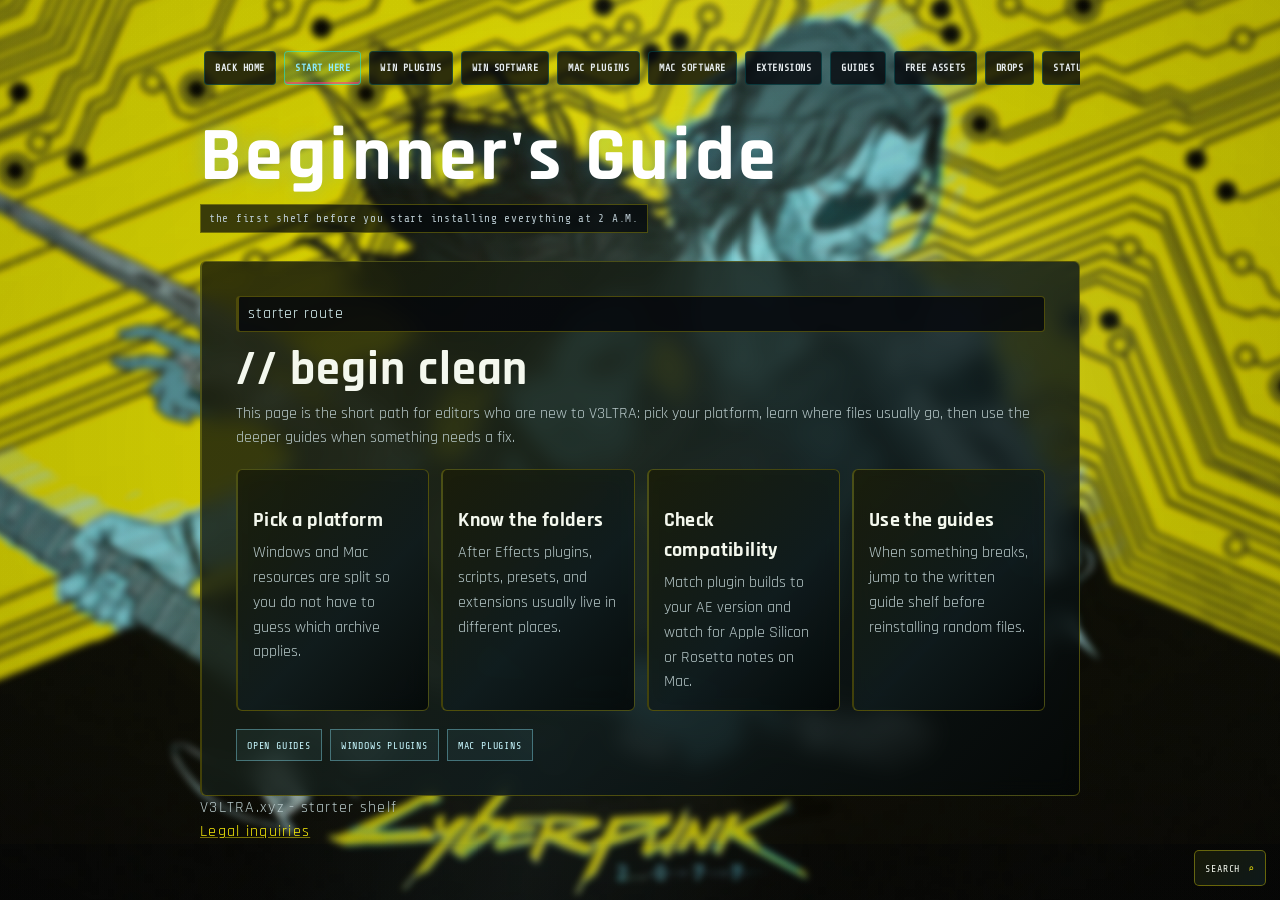
==== beginners-guide.html @ 79dad738 "Polish V3LTRA homepage" ====
<!DOCTYPE html>
<html lang="en">
<head>
<meta charset="UTF-8">
<meta name="viewport" content="width=device-width, initial-scale=1.0">
<meta name="theme-color" content="#302b2a">
<meta name="description" content="V3LTRA.xyz beginner guide for editor setup, install habits, platform choices, and common After Effects resource basics.">
<title>V3LTRA.xyz - Beginner's Guide</title>
<link rel="preload" href="bg.webp" as="image" type="image/webp">
<link href="https://fonts.googleapis.com/css2?family=Rajdhani:wght@300;400;600;700&family=Share+Tech+Mono&display=swap" rel="stylesheet">
<link rel="stylesheet" href="curated.css">
</head>
<body>
<img id="bg-image" src="bg.webp" alt="" decoding="async" fetchpriority="high">
<div class="scanlines"></div>
<div class="vignette"></div>
<main class="page building-page">
  <nav class="nav" aria-label="Main navigation">
    <a href="index.html" aria-label="V3LTRA.xyz home">BACK HOME</a>
    <a class="active" href="beginners-guide.html">START HERE</a>
    <a href="plugins.html">WIN PLUGINS</a>
    <a href="software.html">WIN SOFTWARE</a>
    <a href="plugins-mac.html">MAC PLUGINS</a>
    <a href="software-mac.html">MAC SOFTWARE</a>
    <a href="extensions.html">EXTENSIONS</a>
    <a href="guides.html">GUIDES</a>
  </nav>
  <header class="phead">
    <h1 data-text="Beginner's Guide">Beginner's Guide</h1>
    <div class="sub">the first shelf before you start installing everything at 2 A.M.</div>
  </header>
  <section class="building-panel">
    <div class="section-label">starter route</div>
    <h2>// begin clean</h2>
    <p>This page is the short path for editors who are new to V3LTRA: pick your platform, learn where files usually go, then use the deeper guides when something needs a fix.</p>
    <div class="building-grid">
      <article class="building-card"><h3>Pick a platform</h3><p>Windows and Mac resources are split so you do not have to guess which archive applies.</p></article>
      <article class="building-card"><h3>Know the folders</h3><p>After Effects plugins, scripts, presets, and extensions usually live in different places.</p></article>
      <article class="building-card"><h3>Check compatibility</h3><p>Match plugin builds to your AE version and watch for Apple Silicon or Rosetta notes on Mac.</p></article>
      <article class="building-card"><h3>Use the guides</h3><p>When something breaks, jump to the written guide shelf before reinstalling random files.</p></article>
    </div>
    <div class="tile-actions starter-actions" aria-label="Beginner guide shortcuts">
      <a href="guides.html">Open Guides</a>
      <a href="plugins.html">Windows Plugins</a>
      <a href="plugins-mac.html">Mac Plugins</a>
    </div>
  </section>
  <footer class="footer"><div>V3LTRA.xyz - starter shelf</div><div><a href="mailto:vltralegal@gmail.com">Legal inquiries</a></div></footer>
</main>
<script src="v3ltra.js" defer></script>
</body>
</html>
---- curated.css ----
:root {
  --card-bg: rgba(7, 10, 17, 0.88);
}

 
#bg-image {
  filter: blur(2px) brightness(0.48) saturate(0.82) !important;
  transform: scale(1.02);
}

#glow-canvas { opacity: 0.2 !important; }
#particle-canvas { opacity: 0.11 !important; }
#markers-canvas { opacity: 0.08 !important; }
.scanlines { opacity: 0.16; }
.vignette {
  background:
    linear-gradient(rgba(3, 5, 10, 0.28), rgba(3, 5, 10, 0.56)),
    radial-gradient(ellipse at center, transparent 30%, rgba(0, 0, 0, 0.76) 100%) !important;
}
.glitch-strip { display: none !important; }

html,
body {
  color: #e8edf2;
  line-height: 1.5;
}

.page { padding-top: 46px; }

.nav {
  gap: 7px !important;
  margin-bottom: 36px !important;
}

.nav a,
.type-tab,
.folder-cta,
.section-label,
.card-title,
.vendor-name,
.vendor-tag,
.tutorial-chooser > summary,
.tutorial-prompt,
.tutorial-plugin,
.dl-btn,
.tool-link,
.yt-btn,
.satvrn-dl {
  letter-spacing: 0.055em !important;
}

.nav a {
  background: rgba(5, 8, 13, 0.78) !important;
  border-color: rgba(0, 245, 255, 0.16) !important;
  text-shadow: none !important;
  transition: color 160ms ease, border-color 160ms ease, background 160ms ease !important;
}

.nav a:hover,
.nav a.active {
  color: var(--cyan) !important;
  border-color: rgba(0, 245, 255, 0.48) !important;
  background: rgba(0, 245, 255, 0.055) !important;
  box-shadow: none !important;
}

.phead {
  margin-bottom: 28px !important;
}

.phead h1,
.name {
  text-shadow: 0 0 12px rgba(0, 245, 255, 0.22) !important;
}

.phead h1 {
  letter-spacing: 0.045em !important;
  text-transform: none !important;
}

.phead .sub,
.tagline,
.domain-status {
  letter-spacing: 0.065em !important;
  color: #bac6ce !important;
  background: rgba(4, 7, 12, 0.72) !important;
  text-shadow: none !important;
}

.name::before,
.name::after {
  animation: none !important;
  display: none !important;
}

.avatar-ring svg,
.domain-status::before,
.lounge-banner::before,
.pulse-bar::after,
.satvrn,
.satvrn > summary::before,
.folder-cta::before,
.link-card::before,
.dl-btn::before,
.yt-btn::before,
.tutorial-chooser > summary::before,
.tool-link::before,
.master-folder::before,
.locked-files-banner::before {
  animation: none !important;
}

.link-card,
.vendor,
.tool-card,
.stat,
.notice,
.search-wrap input,
.type-tab,
.folder-cta,
.master-folder,
.locked-files-banner {
  background: rgba(7, 10, 17, 0.88) !important;
  border-color: rgba(0, 245, 255, 0.16) !important;
  box-shadow: none !important;
  backdrop-filter: blur(8px);
}

.links { gap: 14px !important; }

.link-card {
  padding: 18px 20px !important;
  border-radius: 4px;
  overflow: hidden;
  transition: border-color 160ms ease, background 160ms ease !important;
}

.link-card:hover,
.vendor:hover,
.tool-card:hover {
  border-color: rgba(0, 245, 255, 0.46) !important;
  background: rgba(9, 14, 22, 0.94) !important;
  box-shadow: none !important;
  transform: none !important;
}

.link-card::before,
.link-card::after,
.card-corner-bl,
.vendor-corner-bl,
.tutorial-card::before {
  display: none !important;
}

.card-icon {
  filter: none !important;
  opacity: 0.9;
}

.card-title {
  color: #f4f7f9 !important;
  font-size: 17px !important;
  text-transform: none !important;
  text-shadow: none !important;
}

.card-sub,
.vendor-desc,
.tutorial-note,
.tutorial-mini {
  color: #9caab3 !important;
  letter-spacing: 0.025em !important;
  text-shadow: none !important;
}

.card-arrow {
  opacity: 0.55 !important;
  transform: none !important;
  text-shadow: none !important;
}

.lounge-banner {
  background: rgba(7, 10, 17, 0.8) !important;
  border-color: rgba(0, 245, 255, 0.14) !important;
  box-shadow: none !important;
  text-align: left !important;
}

.lounge-banner::before { display: none !important; }
.lounge-banner .card-title { color: #e8edf2 !important; }
.lounge-banner .card-sub { color: #8fa1ab !important; }

.pulse-bar {
  opacity: 0.38;
  background: linear-gradient(90deg, transparent, var(--cyan), transparent) !important;
}

.notice {
  padding: 16px 18px !important;
  color: #c8d1d7 !important;
  border-left: 2px solid rgba(0, 245, 255, 0.5) !important;
}

.stats {
  gap: 10px !important;
  margin-bottom: 24px !important;
}

.stat { padding: 12px 14px !important; }

.search-wrap {
  margin-bottom: 28px !important;
}

.search-wrap input {
  min-height: 46px;
  color: #f2f5f7 !important;
  border-color: rgba(0, 245, 255, 0.22) !important;
  transition: border-color 160ms ease, background 160ms ease !important;
}

.search-wrap input:focus {
  border-color: rgba(0, 245, 255, 0.62) !important;
  background: rgba(7, 12, 19, 0.96) !important;
  box-shadow: 0 0 0 3px rgba(0, 245, 255, 0.07) !important;
}

.vendors { gap: 13px !important; }

.vendor,
.tool-card {
  border-radius: 4px;
  overflow: hidden;
  transition: border-color 160ms ease, background 160ms ease !important;
}

.vendor-head { padding: 17px 18px !important; }

.vendor-name {
  color: #eef3f6 !important;
  text-transform: none !important;
  text-shadow: none !important;
}

.vendor-tag,
.type-badge {
  color: #84dce0 !important;
  background: rgba(0, 245, 255, 0.045) !important;
  border-color: rgba(0, 245, 255, 0.24) !important;
  text-shadow: none !important;
}

.item-list {
  color: #c2cbd1;
  line-height: 1.65 !important;
}

.dl-btn,
.tool-link,
.yt-btn,
.yt-link,
.tutorial-link,
.folder-cta,
.locked-files-action {
  box-shadow: none !important;
  text-shadow: none !important;
  transition: color 160ms ease, border-color 160ms ease, background 160ms ease !important;
}

.dl-btn,
.tool-link:not(.yt),
.tutorial-link:not(.yt) {
  color: #92e8ec !important;
  border-color: rgba(0, 245, 255, 0.32) !important;
  background: rgba(0, 245, 255, 0.045) !important;
}

.dl-btn:hover,
.tool-link:hover,
.tutorial-link:hover,
.folder-cta:hover,
.locked-files-action:hover {
  box-shadow: none !important;
  transform: none !important;
}

.yt-btn,
.yt-link,
.tool-link.yt,
.tutorial-link.yt {
  color: #e8edf2 !important;
  border-color: rgba(255, 45, 149, 0.3) !important;
  background: rgba(255, 45, 149, 0.04) !important;
}

.yt-btn:hover,
.yt-link:hover,
.tool-link.yt:hover,
.tutorial-link.yt:hover {
  border-color: rgba(255, 45, 149, 0.58) !important;
  background: rgba(255, 45, 149, 0.075) !important;
  box-shadow: none !important;
}

 
.tutorial-chooser {
  margin-top: -5px !important;
  background: rgba(8, 11, 18, 0.76) !important;
  border-color: rgba(0, 245, 255, 0.14) !important;
  box-shadow: none !important;
}

.tutorial-chooser[open] {
  border-color: rgba(0, 245, 255, 0.3) !important;
  box-shadow: none !important;
}

.tutorial-chooser > summary {
  justify-content: flex-start !important;
  color: #d8e1e6 !important;
  text-transform: none !important;
  text-shadow: none !important;
}

.tutorial-chooser > summary::before { display: none !important; }
.tutorial-content { background: rgba(2, 5, 9, 0.28) !important; }
.tutorial-card {
  background: rgba(6, 9, 15, 0.7) !important;
  border-color: rgba(0, 245, 255, 0.11) !important;
}
.tutorial-plugin {
  color: #e6ecef !important;
  text-transform: none !important;
}
.tutorial-prompt {
  color: #8ad9dd !important;
  text-shadow: none !important;
}

 
.satvrn {
  margin: -4px 0 28px !important;
  border: 1px solid rgba(0, 245, 255, 0.18) !important;
  border-left: 2px solid rgba(0, 245, 255, 0.54) !important;
  background: rgba(7, 10, 17, 0.84) !important;
  box-shadow: none !important;
}

.satvrn > summary {
  color: #dce5e9 !important;
  text-shadow: none !important;
}

.satvrn > summary::before { display: none !important; }

.satvrn > summary .s-dot {
  width: 7px !important;
  height: 7px !important;
  background: var(--cyan) !important;
  box-shadow: none !important;
}

.satvrn > summary .s-chev { color: #84dce0 !important; }

.satvrn-body {
  color: #b8c3ca !important;
  border-color: rgba(0, 245, 255, 0.1) !important;
}

.satvrn-dl {
  color: #a6e8eb !important;
  border-color: rgba(0, 245, 255, 0.28) !important;
  background: rgba(0, 245, 255, 0.04) !important;
  text-shadow: none !important;
}

.satvrn-dl:hover {
  background: rgba(0, 245, 255, 0.075) !important;
  box-shadow: none !important;
}

.satvrn-list li {
  color: #aebac1 !important;
  border-color: rgba(255, 255, 255, 0.055) !important;
}

.satvrn-list li::before { color: var(--cyan) !important; }

.type-tabs { gap: 8px !important; }

.type-tab {
  text-shadow: none !important;
  transition: border-color 160ms ease, background 160ms ease !important;
}

.type-tab:hover,
.type-tab.active {
  border-color: rgba(0, 245, 255, 0.48) !important;
  background: rgba(0, 245, 255, 0.055) !important;
  box-shadow: none !important;
}

.locked-files-banner,
.master-folder {
  border-left: 2px solid rgba(0, 245, 255, 0.5) !important;
  color: #dce4e8 !important;
}

.footer {
  color: rgba(180, 205, 211, 0.48) !important;
  letter-spacing: 0.08em !important;
}

@media (max-width: 600px) {
  .page {
    padding: 32px 16px 58px !important;
  }

  .nav a {
    padding: 8px 10px !important;
    font-size: 10px !important;
  }

  .link-card {
    padding: 16px !important;
  }

  .card-header {
    gap: 11px !important;
  }

  .card-title {
    font-size: 16px !important;
  }

  .vendor-head {
    padding: 15px !important;
  }

  .stats {
    display: grid !important;
    grid-template-columns: repeat(2, minmax(0, 1fr));
  }
}

@media (prefers-reduced-motion: reduce) {
  *,
  *::before,
  *::after {
    scroll-behavior: auto !important;
  }
}


.archive-help {
  margin-top: 12px;
  padding-top: 12px;
  border-top: 1px solid rgba(0, 245, 255, 0.12);
  color: #b8c3ca;
  line-height: 1.6;
}

.archive-help a {
  color: #92e8ec;
  text-decoration: underline;
  text-decoration-color: rgba(0, 245, 255, 0.38);
  text-underline-offset: 3px;
}

.archive-help a:hover {
  color: #d9fbfd;
  text-decoration-color: var(--cyan);
}


:root {
  --ui-red: #f04455;
  --ui-red-deep: #8f2230;
  --ui-red-wash: rgba(240, 68, 85, 0.08);
  --ui-panel: rgba(6, 8, 11, 0.9);
}

.phead h1 {
  display: inline-block;
  color: #08090b !important;
  background: var(--ui-red);
  padding: 6px 14px 5px;
  text-shadow: none !important;
  clip-path: polygon(0 0, 100% 0, 100% calc(100% - 7px), calc(100% - 7px) 100%, 0 100%);
}

.section-label {
  color: #f6dce0 !important;
  background: var(--ui-panel) !important;
  border: 1px solid rgba(240, 68, 85, 0.64);
  border-left: 3px solid var(--ui-red);
  padding: 5px 9px !important;
  text-shadow: none !important;
  clip-path: polygon(0 0, 100% 0, 100% calc(100% - 5px), calc(100% - 5px) 100%, 0 100%);
}

.nav a:hover,
.nav a.active,
.type-tab:hover,
.type-tab.active {
  color: #fff !important;
  border-color: rgba(240, 68, 85, 0.66) !important;
  background: var(--ui-red-wash) !important;
  box-shadow: inset 3px 0 0 var(--ui-red) !important;
}

.link-card,
.vendor,
.tool-card,
.stat,
.notice,
.master-folder,
.locked-files-banner {
  border-color: rgba(240, 68, 85, 0.2) !important;
  border-left: 2px solid rgba(240, 68, 85, 0.68) !important;
}

.link-card:hover,
.vendor:hover,
.tool-card:hover {
  border-color: rgba(240, 68, 85, 0.55) !important;
  background: rgba(15, 9, 13, 0.94) !important;
}

.card-icon,
.card-arrow,
.s-icon,
.vendor-chevron,
.tutorial-chevron {
  color: var(--ui-red) !important;
}

.pulse-bar {
  background: linear-gradient(90deg, transparent, var(--ui-red), transparent) !important;
}

.search-wrap input:focus {
  border-color: rgba(240, 68, 85, 0.7) !important;
  box-shadow: 0 0 0 3px rgba(240, 68, 85, 0.08) !important;
}

.satvrn,
.tutorial-chooser {
  border-color: rgba(240, 68, 85, 0.24) !important;
  border-left-color: var(--ui-red) !important;
}

.satvrn > summary .s-dot {
  background: var(--ui-red) !important;
}

.satvrn > summary .s-chev,
.tutorial-chooser > summary,
.tutorial-prompt {
  color: #e9a8b0 !important;
}

.type-badge.extension,
.yt-btn,
.yt-link,
.tool-link.yt,
.tutorial-link.yt {
  border-color: rgba(240, 68, 85, 0.42) !important;
  background: rgba(240, 68, 85, 0.055) !important;
}

.locked-files-banner,
.master-folder,
.notice {
  border-left-color: var(--ui-red) !important;
}

.help-card {
  border-color: rgba(240, 68, 85, 0.48) !important;
  background: linear-gradient(110deg, rgba(240, 68, 85, 0.1), rgba(7, 10, 17, 0.92) 58%) !important;
}

.help-card .card-title {
  color: #fff !important;
}

.help-card .card-sub {
  color: #d9a0a7 !important;
}

/* Final polish pass: restore the V3LTRA cyan/pink identity and clean up the repo pages. */
:root {
  --v3-bg: #05030a;
  --v3-panel: rgba(6, 9, 15, 0.9);
  --v3-panel-strong: rgba(9, 13, 21, 0.96);
  --v3-cyan: #00f5ff;
  --v3-pink: #ff2d95;
  --v3-gold: #fff0a0;
  --v3-green: #75ffb0;
  --v3-text: #eef6f8;
  --v3-muted: #9fb0ba;
  --v3-border: rgba(0, 245, 255, 0.18);
  --v3-hot-border: rgba(255, 45, 149, 0.28);
  --v3-radius: 6px;
  --v3-fast: 170ms ease;
}

html {
  scroll-behavior: smooth;
  scroll-padding-top: 88px;
}

body {
  min-height: 100%;
  font-family: "Rajdhani", sans-serif;
  color: var(--v3-text) !important;
  background:
    radial-gradient(circle at 15% 6%, rgba(0, 245, 255, 0.08), transparent 28%),
    radial-gradient(circle at 82% 18%, rgba(255, 45, 149, 0.08), transparent 30%),
    var(--v3-bg) !important;
}

#bg-image {
  filter: blur(1.2px) brightness(0.42) saturate(0.95) !important;
  transform: scale(1.012);
}

#glow-canvas { opacity: 0.16 !important; }
#particle-canvas { opacity: 0.1 !important; }
#markers-canvas { opacity: 0.08 !important; }

:focus-visible {
  outline: 2px solid var(--v3-cyan) !important;
  outline-offset: 3px;
}

.page {
  width: min(100% - 24px, 900px);
  max-width: 900px !important;
}

.home-groups {
  width: 100%;
  display: grid;
  gap: 22px;
  margin-bottom: 32px;
}

.home-group {
  min-width: 0;
}

.home-group .links {
  margin-bottom: 0 !important;
}

.compact-links {
  gap: 10px !important;
}

.legacy-home-label,
.legacy-home-links {
  display: none !important;
}

.nav {
  position: sticky;
  top: 8px;
  z-index: 30;
  display: flex !important;
  align-items: center;
  gap: 8px !important;
  overflow-x: auto;
  padding: 5px 4px 7px;
  margin: 0 -4px 30px !important;
  scrollbar-width: thin;
  -webkit-overflow-scrolling: touch;
}

.nav a {
  flex: 0 0 auto;
  min-height: 34px;
  display: inline-flex;
  align-items: center;
  border-radius: 4px;
  white-space: nowrap;
  color: #e7edf0 !important;
  background: rgba(5, 8, 13, 0.8) !important;
  border-color: rgba(0, 245, 255, 0.16) !important;
  box-shadow: none !important;
}

.nav a:hover,
.nav a.active {
  color: var(--v3-cyan) !important;
  border-color: rgba(0, 245, 255, 0.48) !important;
  background: rgba(0, 245, 255, 0.07) !important;
  box-shadow: inset 0 -2px 0 rgba(255, 45, 149, 0.55) !important;
}

.phead h1 {
  color: var(--v3-text) !important;
  background: none !important;
  padding: 0 !important;
  clip-path: none !important;
  text-shadow: 0 0 18px rgba(0, 245, 255, 0.22), 0 0 30px rgba(255, 45, 149, 0.14) !important;
}

.phead .sub,
.tagline,
.domain-status {
  border: 1px solid rgba(0, 245, 255, 0.12);
  color: #b8c8cf !important;
}

.section-label {
  color: #dff9fb !important;
  background: rgba(5, 8, 13, 0.84) !important;
  border: 1px solid rgba(0, 245, 255, 0.18) !important;
  border-left: 3px solid var(--v3-pink) !important;
  border-radius: 4px;
  clip-path: none !important;
}

.link-card,
.vendor,
.tool-card,
.stat,
.notice,
.master-folder,
.locked-files-banner,
.folder-cta,
.guide-panel,
.jump-card,
.guide-link,
.fix-panel,
.building-panel,
.building-card {
  border: 1px solid var(--v3-border) !important;
  border-left: 2px solid rgba(255, 45, 149, 0.52) !important;
  border-radius: var(--v3-radius) !important;
  background:
    linear-gradient(135deg, rgba(255, 45, 149, 0.035), rgba(0, 245, 255, 0.03)),
    var(--v3-panel) !important;
  box-shadow: none !important;
  backdrop-filter: blur(10px);
}

.link-card:hover,
.vendor:hover,
.tool-card:hover,
.guide-link:hover,
.jump-card:hover,
.building-cta:hover {
  border-color: rgba(0, 245, 255, 0.46) !important;
  background:
    linear-gradient(135deg, rgba(0, 245, 255, 0.055), rgba(255, 45, 149, 0.055)),
    var(--v3-panel-strong) !important;
  transform: translateY(-1px) !important;
}

.card-icon,
.card-arrow,
.s-icon,
.vendor-chevron,
.tutorial-chevron {
  color: var(--v3-cyan) !important;
}

.card-title,
.vendor-name,
.guide-panel h2,
.building-panel h2,
.building-card h3 {
  color: var(--v3-text) !important;
  letter-spacing: 0.02em !important;
}

.card-sub,
.vendor-desc,
.tutorial-note,
.tutorial-mini,
.guide-panel p,
.building-panel p,
.building-card p {
  color: var(--v3-muted) !important;
}

.help-card {
  border-color: rgba(255, 45, 149, 0.4) !important;
  border-left-color: var(--v3-pink) !important;
  background:
    linear-gradient(110deg, rgba(255, 45, 149, 0.1), rgba(0, 245, 255, 0.045)),
    rgba(7, 10, 17, 0.92) !important;
}

.notice,
.master-folder,
.locked-files-banner {
  border-left-color: var(--v3-cyan) !important;
}

.vendor-tag,
.type-badge,
.compat-badge {
  color: #9beff2 !important;
  border-color: rgba(0, 245, 255, 0.24) !important;
  background: rgba(0, 245, 255, 0.05) !important;
}

.yt-btn,
.yt-link,
.tool-link.yt,
.tutorial-link.yt {
  border-color: rgba(255, 45, 149, 0.36) !important;
  background: rgba(255, 45, 149, 0.055) !important;
}

.search-wrap input {
  border-radius: 5px;
}

.search-wrap input:focus {
  border-color: rgba(0, 245, 255, 0.68) !important;
  box-shadow: 0 0 0 3px rgba(0, 245, 255, 0.08) !important;
}

.no-results {
  padding: 24px 18px !important;
  border: 1px solid rgba(255, 45, 149, 0.22);
  border-left: 2px solid rgba(255, 45, 149, 0.6);
  border-radius: 6px;
  background: rgba(255, 45, 149, 0.045);
  color: var(--v3-muted) !important;
  text-align: left !important;
}

.no-results strong,
.no-results span {
  display: block;
}

.no-results strong {
  color: var(--v3-text);
  margin-bottom: 4px;
}

.building-page {
  max-width: 880px !important;
}

.building-panel {
  width: 100%;
  padding: clamp(18px, 5vw, 34px);
  margin-top: 18px;
  overflow: hidden;
  position: relative;
}

.building-panel::after {
  content: "";
  position: absolute;
  inset: 0;
  background: linear-gradient(90deg, transparent, rgba(0, 245, 255, 0.11), transparent);
  transform: translateX(-110%);
  animation: building-sweep 5s ease-in-out infinite;
  pointer-events: none;
}

@keyframes building-sweep {
  0%, 48% { transform: translateX(-110%); }
  80%, 100% { transform: translateX(110%); }
}

.building-panel h2 {
  margin: 16px 0 8px;
  font-size: clamp(28px, 7vw, 48px);
  line-height: 0.95;
}

.building-grid {
  display: grid;
  grid-template-columns: repeat(auto-fit, minmax(190px, 1fr));
  gap: 12px;
  margin-top: 18px;
}

.building-card {
  padding: 15px;
}

.building-card h3 {
  margin-bottom: 6px;
  font-size: 20px;
}

.building-cta {
  display: inline-flex;
  align-items: center;
  justify-content: center;
  min-height: 38px;
  margin-top: 18px;
  padding: 9px 13px;
  border: 1px solid rgba(0, 245, 255, 0.32);
  border-radius: 5px;
  background: rgba(0, 245, 255, 0.055);
  color: var(--v3-cyan);
  text-decoration: none;
  font: 10px "Share Tech Mono", monospace;
  letter-spacing: 0.1em;
  text-transform: uppercase;
  transition: border-color var(--v3-fast), background var(--v3-fast), transform var(--v3-fast);
}

.pw {
  cursor: pointer;
  border-radius: 3px;
}

.pw:hover {
  border-color: rgba(117, 255, 176, 0.5) !important;
  color: #c7ffe0 !important;
}

.toast-hub {
  position: fixed;
  right: 14px;
  bottom: 14px;
  z-index: 90;
  display: grid;
  gap: 8px;
  pointer-events: none;
}

.toast {
  opacity: 0;
  transform: translateY(8px);
  padding: 10px 12px;
  border: 1px solid rgba(117, 255, 176, 0.36);
  border-radius: 5px;
  background: rgba(5, 12, 16, 0.94);
  color: #c7ffe0;
  font: 10px "Share Tech Mono", monospace;
  letter-spacing: 0.08em;
  text-transform: uppercase;
  transition: opacity 180ms ease, transform 180ms ease;
}

.toast.show {
  opacity: 1;
  transform: translateY(0);
}

.cmd-trigger {
  position: fixed;
  right: 14px;
  bottom: 14px;
  z-index: 70;
  display: inline-flex;
  align-items: center;
  gap: 8px;
  min-height: 36px;
  padding: 8px 10px;
  border: 1px solid rgba(0, 245, 255, 0.28);
  border-radius: 5px;
  background: rgba(5, 8, 13, 0.92);
  color: var(--v3-text);
  font: 10px "Share Tech Mono", monospace;
  letter-spacing: 0.08em;
  text-transform: uppercase;
  cursor: pointer;
}

.cmd-trigger kbd {
  padding: 2px 5px;
  border: 1px solid rgba(255, 255, 255, 0.14);
  border-radius: 3px;
  color: var(--v3-cyan);
  font: inherit;
}

.command-shell {
  position: fixed;
  inset: 0;
  z-index: 100;
  display: none;
}

.command-shell[aria-hidden="false"] {
  display: block;
}

.cmd-backdrop {
  position: absolute;
  inset: 0;
  background: rgba(1, 2, 6, 0.72);
  backdrop-filter: blur(8px);
}

.cmd-box {
  position: relative;
  width: min(720px, calc(100vw - 22px));
  max-height: min(720px, calc(100vh - 28px));
  margin: 14px auto;
  overflow: hidden;
  border: 1px solid rgba(0, 245, 255, 0.24);
  border-radius: 8px;
  background: rgba(5, 8, 14, 0.97);
}

.cmd-line {
  display: grid;
  grid-template-columns: auto 1fr auto;
  gap: 10px;
  align-items: center;
  padding: 12px;
  border-bottom: 1px solid rgba(0, 245, 255, 0.14);
}

.cmd-line span {
  color: var(--v3-pink);
  font: 700 12px "Share Tech Mono", monospace;
}

.cmd-line input {
  min-width: 0;
  border: 0;
  outline: 0;
  background: transparent;
  color: var(--v3-text);
  font: 600 16px "Rajdhani", sans-serif;
}

.cmd-line button {
  width: 32px;
  height: 32px;
  border: 1px solid rgba(0, 245, 255, 0.18);
  border-radius: 4px;
  background: rgba(0, 245, 255, 0.045);
  color: var(--v3-text);
}

.cmd-results {
  max-height: min(610px, calc(100vh - 112px));
  overflow: auto;
  padding: 8px;
}

.cmd-group {
  padding: 12px 8px 6px;
  color: var(--v3-cyan);
  font: 10px "Share Tech Mono", monospace;
  letter-spacing: 0.16em;
  text-transform: uppercase;
}

.cmd-result {
  width: 100%;
  display: grid;
  grid-template-columns: minmax(0, 1fr) auto;
  gap: 12px;
  align-items: center;
  padding: 11px 10px;
  border: 1px solid transparent;
  border-radius: 4px;
  background: transparent;
  color: var(--v3-text);
  text-align: left;
  cursor: pointer;
}

.cmd-result strong,
.cmd-result small {
  display: block;
}

.cmd-result small {
  margin-top: 3px;
  color: var(--v3-muted);
  font-size: 12px;
}

.cmd-result em {
  color: #667981;
  font: 10px "Share Tech Mono", monospace;
  font-style: normal;
  text-transform: uppercase;
}

.cmd-result.active,
.cmd-result:hover {
  border-color: rgba(0, 245, 255, 0.32);
  background: rgba(0, 245, 255, 0.06);
}

.cmd-empty {
  padding: 28px 12px;
  color: var(--v3-muted);
  font: 12px "Share Tech Mono", monospace;
}

.reveal {
  opacity: 0;
  transform: translateY(10px);
  transition: opacity 220ms ease, transform 220ms ease, border-color var(--v3-fast), background var(--v3-fast);
}

.reveal.visible {
  opacity: 1;
  transform: translateY(0);
}

@media (min-width: 760px) {
  .home-groups {
    grid-template-columns: repeat(2, minmax(0, 1fr));
    align-items: start;
  }

  .cmd-box {
    margin-top: 7vh;
  }
}

@media (max-width: 600px) {
  .page {
    width: min(100% - 22px, 900px);
    padding-top: 30px !important;
  }

  .nav {
    margin-bottom: 24px !important;
  }

  .cmd-trigger {
    right: 10px;
    bottom: 10px;
    padding: 8px;
  }

  .cmd-trigger span {
    display: none;
  }

  .cmd-result {
    grid-template-columns: minmax(0, 1fr);
  }
}

@media (prefers-reduced-motion: reduce) {
  .reveal,
  .toast,
  .building-panel::after {
    opacity: 1 !important;
    transform: none !important;
    animation: none !important;
    transition: none !important;
  }
}

/* Shared page safety rails for the newer static shells. */
*,
*::before,
*::after {
  box-sizing: border-box;
}

html,
body {
  width: 100%;
  margin: 0;
  overflow-x: hidden;
}

#bg-image {
  position: fixed !important;
  inset: 0 !important;
  width: 100vw !important;
  height: 100vh !important;
  object-fit: cover !important;
  z-index: 0 !important;
  pointer-events: none;
}

.scanlines,
.vignette {
  position: fixed;
  inset: 0;
  pointer-events: none;
}

.scanlines {
  z-index: 4;
}

.vignette {
  z-index: 5;
}

.page {
  position: relative;
  z-index: 10;
  margin-left: auto;
  margin-right: auto;
}

.nav {
  width: 100%;
  max-width: 100%;
  margin-left: 0 !important;
  margin-right: 0 !important;
  overscroll-behavior-x: contain;
  scrollbar-width: none;
}

.nav::-webkit-scrollbar {
  display: none;
}

.nav a {
  padding: 9px 10px;
  border: 1px solid rgba(0, 245, 255, 0.18);
  text-decoration: none !important;
  font: 700 10px "Share Tech Mono", monospace;
  line-height: 1;
}

.phead {
  width: 100%;
}

.phead h1 {
  margin: 0 0 12px;
  color: #fff !important;
  font-family: "Rajdhani", sans-serif !important;
  font-size: clamp(42px, 10vw, 76px);
  font-weight: 700;
  line-height: 0.92;
}

.phead .sub {
  display: inline-flex;
  max-width: 100%;
  padding: 5px 8px;
  background: rgba(5, 8, 13, 0.72);
  font-family: "Share Tech Mono", monospace;
  font-size: 11px;
  line-height: 1.55;
}

.building-panel h2,
.building-card h3 {
  font-family: "Rajdhani", sans-serif;
  font-weight: 700;
}

.building-panel p,
.building-card p {
  margin: 0;
  font-family: "Rajdhani", sans-serif;
  font-size: 16px;
  line-height: 1.55;
}

.building-page .reveal {
  opacity: 1;
  transform: none;
}

/* Bright cyberpunk landing pass. */
:root {
  --v3-bg: #302b2a;
  --v3-panel: rgba(57, 49, 49, 0.82);
  --v3-panel-strong: rgba(72, 58, 62, 0.92);
  --v3-line: rgba(255, 154, 195, 0.22);
  --v3-line-cyan: rgba(0, 245, 255, 0.2);
}

body {
  background:
    radial-gradient(circle at 16% 0%, rgba(255, 154, 195, 0.16), transparent 28%),
    radial-gradient(circle at 82% 14%, rgba(0, 245, 255, 0.11), transparent 31%),
    linear-gradient(135deg, #352f2e, #241f20 58%, #30272d) !important;
}

#bg-image {
  opacity: 0.58;
  filter: blur(10px) brightness(0.72) saturate(0.78) !important;
  transform: scale(1.08) !important;
}

.vignette {
  background:
    linear-gradient(180deg, rgba(48, 43, 42, 0.18), rgba(20, 17, 19, 0.48)),
    radial-gradient(ellipse at center, transparent 38%, rgba(17, 14, 16, 0.62) 100%) !important;
}

.home-page {
  width: min(100% - 48px, 1120px);
  max-width: 1120px !important;
  align-items: stretch !important;
  padding: 26px 24px 86px !important;
}

.home-page .header {
  width: min(780px, 100%);
  margin: 0 0 24px !important;
  text-align: left;
}

.home-page .avatar-ring {
  display: none;
}

.home-page .name {
  font-size: clamp(58px, 10vw, 126px) !important;
  font-weight: 700 !important;
  letter-spacing: 0 !important;
  line-height: 0.84 !important;
  text-transform: none !important;
  text-shadow: 0 0 26px rgba(255, 154, 195, 0.22), 0 0 36px rgba(0, 245, 255, 0.12) !important;
}

.home-page .name .core {
  background: linear-gradient(96deg, #ff9fc8 0%, #ffd6e7 48%, #d8fbff 100%) !important;
  -webkit-background-clip: text !important;
  background-clip: text !important;
  color: transparent !important;
  filter: drop-shadow(0 0 15px rgba(255, 154, 195, 0.2)) !important;
}

.home-page .name .ext {
  color: #9df6ff !important;
  font-weight: 300 !important;
  letter-spacing: 0 !important;
  text-shadow: 0 0 18px rgba(0, 245, 255, 0.52) !important;
}

.home-page .tagline {
  display: block !important;
  max-width: 760px;
  margin-top: 16px !important;
  padding: 0 !important;
  border: 0 !important;
  background: transparent !important;
  color: #decfd0 !important;
  font: 500 clamp(18px, 2vw, 22px) "Rajdhani", sans-serif !important;
  letter-spacing: 0 !important;
  line-height: 1.35;
  text-shadow: none !important;
}

.home-page .domain-status {
  justify-content: flex-start !important;
  margin: 12px 0 0 !important;
  color: #f4a9c6 !important;
  font-size: 10px !important;
  letter-spacing: 0.08em !important;
  text-shadow: none !important;
}

.home-page > .divider,
.home-page > .home-groups {
  display: none !important;
}

.home-control-panel {
  width: min(780px, 100%);
  margin: 0 0 34px;
}

.home-search {
  width: 100%;
  min-height: 64px;
  display: grid;
  grid-template-columns: auto minmax(0, 1fr) auto;
  align-items: center;
  gap: 14px;
  padding: 14px 18px;
  border: 1px solid rgba(255, 154, 195, 0.34);
  border-radius: 0;
  background: rgba(58, 50, 50, 0.72);
  color: #f8eff1;
  text-align: left;
  cursor: pointer;
  box-shadow: inset 0 1px 0 rgba(255, 255, 255, 0.05);
  transition: border-color 180ms ease, background 180ms ease, transform 180ms ease;
}

.home-search:hover,
.home-search:focus-visible {
  border-color: rgba(0, 245, 255, 0.54);
  background: rgba(67, 55, 59, 0.86);
  transform: translateY(-1px);
}

.home-search-icon {
  width: 20px;
  color: #f4a9c6;
  font-size: 22px;
  line-height: 1;
}

.home-search-copy strong,
.home-search-copy small {
  display: block;
}

.home-search-copy strong {
  color: #fff7f9;
  font-size: 18px;
  line-height: 1.1;
}

.home-search-copy small {
  margin-top: 3px;
  color: #bfaeb0;
  font: 12px "Share Tech Mono", monospace;
  letter-spacing: 0.03em;
}

.home-search-open {
  min-width: 54px;
  padding: 7px 10px;
  border: 1px solid rgba(255, 154, 195, 0.28);
  color: #ffd5e5;
  font: 10px "Share Tech Mono", monospace;
  letter-spacing: 0.08em;
  text-align: center;
  text-transform: uppercase;
}

.platform-tabs {
  display: inline-flex;
  margin-top: 8px;
  border: 1px solid rgba(255, 154, 195, 0.22);
  background: rgba(50, 43, 43, 0.68);
}

.platform-tab {
  min-height: 38px;
  display: inline-flex;
  align-items: center;
  gap: 8px;
  padding: 0 18px;
  border: 0;
  border-right: 1px solid rgba(255, 154, 195, 0.18);
  background: transparent;
  color: #cabbbd;
  font: 700 15px "Rajdhani", sans-serif;
  cursor: pointer;
}

.platform-tab:last-child {
  border-right: 0;
}

.platform-tab.active {
  background: #ff9fc8;
  color: #171113;
}

.platform-tab em {
  display: none;
  padding: 2px 7px;
  border: 1px solid rgba(23, 17, 19, 0.18);
  font: 9px "Share Tech Mono", monospace;
  font-style: normal;
  letter-spacing: 0.08em;
  text-transform: uppercase;
}

.platform-tab.active em:not(:empty) {
  display: inline-flex;
}

.home-browse {
  width: 100%;
}

.home-section-label {
  margin-bottom: 16px;
  color: #f4a9c6;
  font: 700 12px "Share Tech Mono", monospace;
  letter-spacing: 0.16em;
  text-transform: uppercase;
}

.home-browse-grid {
  display: grid;
  grid-template-columns: repeat(3, minmax(0, 1fr));
  border-top: 1px solid var(--v3-line);
  border-left: 1px solid var(--v3-line);
  background: rgba(48, 40, 41, 0.52);
}

.browse-tile {
  min-height: 174px;
  position: relative;
  display: flex;
  flex-direction: column;
  gap: 16px;
  padding: 32px;
  border-right: 1px solid var(--v3-line);
  border-bottom: 1px solid var(--v3-line);
  background: rgba(47, 41, 40, 0.64);
  color: #f7f0ee;
  text-decoration: none;
  overflow: hidden;
  transition: background 190ms ease, transform 190ms ease, border-color 190ms ease;
}

.browse-tile::before {
  content: "";
  position: absolute;
  inset: 0;
  background: linear-gradient(125deg, rgba(255, 154, 195, 0.16), rgba(0, 245, 255, 0.06));
  opacity: 0;
  transition: opacity 190ms ease;
  pointer-events: none;
}

.browse-tile:hover,
.browse-tile:focus-visible,
.browse-tile.is-active-platform {
  background: rgba(73, 57, 62, 0.84);
}

.browse-tile:hover::before,
.browse-tile:focus-visible::before,
.browse-tile.is-active-platform::before {
  opacity: 1;
}

.browse-tile.is-active-platform {
  border-top: 3px solid #ff9fc8;
  padding-top: 30px;
}

.tile-top {
  position: relative;
  z-index: 1;
  display: flex;
  align-items: center;
  gap: 10px;
  justify-content: space-between;
}

.browse-tile h2 {
  position: relative;
  z-index: 1;
  margin: 0;
  color: #fff7f6;
  font: 700 21px "Rajdhani", sans-serif;
  line-height: 1.1;
}

.tile-copy {
  position: relative;
  z-index: 1;
  max-width: 30ch;
  margin: 0;
  color: #cbbdc0;
  font-size: 16px;
  line-height: 1.45;
}

.tile-arrow {
  position: absolute;
  top: 34px;
  right: 32px;
  z-index: 1;
  color: #ffb3d0;
  transition: transform 180ms ease, color 180ms ease;
}

.browse-tile:hover .tile-arrow,
.browse-tile:focus-visible .tile-arrow {
  color: #9df6ff;
  transform: translateX(4px);
}

.tile-badge {
  position: relative;
  z-index: 1;
  display: inline-flex;
  min-height: 22px;
  align-items: center;
  padding: 2px 8px;
  border: 1px solid rgba(255, 154, 195, 0.42);
  color: #ffb3d0;
  font: 10px "Share Tech Mono", monospace;
  letter-spacing: 0.08em;
  text-transform: uppercase;
}

.is-active-platform .tile-badge {
  background: rgba(255, 154, 195, 0.14);
  color: #ffe5ef;
}

.tile-actions {
  position: relative;
  z-index: 1;
  display: flex;
  flex-wrap: wrap;
  gap: 8px;
  margin-top: auto;
}

.tile-actions a {
  min-height: 32px;
  display: inline-flex;
  align-items: center;
  padding: 7px 10px;
  border: 1px solid rgba(0, 245, 255, 0.24);
  color: #bffaff;
  background: rgba(0, 245, 255, 0.055);
  font: 10px "Share Tech Mono", monospace;
  letter-spacing: 0.08em;
  text-decoration: none;
  text-transform: uppercase;
}

.tile-actions a:hover,
.tile-actions a:focus-visible {
  border-color: rgba(0, 245, 255, 0.58);
  color: #fff;
}

.starter-actions {
  margin-top: 18px;
}

.tile-live-dot {
  position: absolute;
  top: 39px;
  left: 32px;
  z-index: 1;
  width: 7px;
  height: 7px;
  border-radius: 50%;
  background: #ff9fc8;
  box-shadow: 0 0 16px rgba(255, 154, 195, 0.72);
}

.browse-tile-live h2 {
  padding-left: 13px;
}

.cmd-trigger kbd {
  display: none;
}

@media (min-width: 1000px) {
  .browse-tile-live {
    grid-column: span 3;
    min-height: 132px;
  }
}

@media (max-width: 780px) {
  .home-page {
    width: min(100% - 22px, 720px);
    padding: 24px 11px 72px !important;
  }

  .home-page .header {
    width: 100%;
  }

  .home-page .name {
    font-size: clamp(52px, 16vw, 74px) !important;
  }

  .home-control-panel {
    margin-bottom: 26px;
  }

  .home-search {
    min-height: 58px;
    grid-template-columns: auto minmax(0, 1fr);
  }

  .home-search-open {
    display: none;
  }

  .platform-tabs {
    width: 100%;
    display: grid;
    grid-template-columns: repeat(2, minmax(0, 1fr));
  }

  .platform-tab {
    justify-content: center;
    padding: 0 10px;
  }

  .home-browse-grid {
    grid-template-columns: minmax(0, 1fr);
  }

  .browse-tile,
  .browse-tile.is-active-platform {
    min-height: 150px;
    padding: 24px;
  }

  .tile-arrow {
    top: 26px;
    right: 24px;
  }

  .tile-live-dot {
    top: 31px;
    left: 24px;
  }
}

/* City-neon palette from the V3LTRA cyberpunk background. */
:root {
  --v3-bg: #07110f;
  --v3-panel: rgba(5, 15, 17, 0.76);
  --v3-panel-strong: rgba(8, 28, 28, 0.9);
  --v3-line: rgba(252, 238, 9, 0.25);
  --v3-hot-border: rgba(252, 238, 9, 0.3);
  --v3-pink: #fcee09;
  --v3-gold: #fcee09;
  --v3-green: #31ff98;
  --magenta: #fcee09;
  --amber: #ff9f1c;
  --gold: #fcee09;
}

body {
  background:
    radial-gradient(circle at 14% 10%, rgba(252, 238, 9, 0.18), transparent 25%),
    radial-gradient(circle at 82% 10%, rgba(0, 245, 255, 0.16), transparent 34%),
    radial-gradient(circle at 78% 80%, rgba(49, 255, 152, 0.13), transparent 28%),
    linear-gradient(135deg, #07110f, #10100a 48%, #031817) !important;
}

#bg-image {
  opacity: 0.7;
  object-position: center center;
  filter: blur(8px) brightness(0.56) saturate(1.22) contrast(1.08) !important;
  transform: scale(1.06) !important;
}

.vignette {
  background:
    linear-gradient(90deg, rgba(4, 9, 8, 0.46), rgba(4, 13, 13, 0.3) 52%, rgba(2, 18, 16, 0.58)),
    radial-gradient(ellipse at center, transparent 36%, rgba(1, 5, 5, 0.72) 100%) !important;
}

.home-page .name {
  text-shadow: 0 0 28px rgba(0, 245, 255, 0.22), 0 0 36px rgba(252, 238, 9, 0.13) !important;
}

.home-page .name .core {
  background: linear-gradient(92deg, #fcee09 0%, #fff7a8 28%, #a8fff4 56%, #00f5ff 100%) !important;
  -webkit-background-clip: text !important;
  background-clip: text !important;
  color: transparent !important;
  filter: drop-shadow(0 0 14px rgba(252, 238, 9, 0.18)) !important;
}

.home-page .name .ext {
  color: #38f8ff !important;
  text-shadow: 0 0 18px rgba(0, 245, 255, 0.7), 0 0 32px rgba(49, 255, 152, 0.24) !important;
}

.home-page .tagline {
  color: #defbf1 !important;
}

.home-page .domain-status {
  color: #fcee09 !important;
}

.home-page .domain-status::before {
  background: #31ff98 !important;
  box-shadow: 0 0 12px rgba(49, 255, 152, 0.85) !important;
}

.home-search {
  border-color: rgba(252, 238, 9, 0.38) !important;
  background:
    linear-gradient(110deg, rgba(252, 238, 9, 0.08), rgba(0, 245, 255, 0.08) 56%, rgba(49, 255, 152, 0.05)),
    rgba(3, 15, 17, 0.74) !important;
}

.home-search:hover,
.home-search:focus-visible {
  border-color: rgba(0, 245, 255, 0.66) !important;
  background:
    linear-gradient(110deg, rgba(252, 238, 9, 0.12), rgba(0, 245, 255, 0.12) 56%, rgba(49, 255, 152, 0.08)),
    rgba(4, 24, 25, 0.88) !important;
}

.home-search-icon,
.home-search-open,
.home-section-label,
.tile-arrow,
.tile-badge {
  color: #fcee09 !important;
}

.home-search-open,
.platform-tabs,
.tile-badge {
  border-color: rgba(252, 238, 9, 0.36) !important;
}

.home-search-copy strong {
  color: #f8fff2 !important;
}

.home-search-copy small,
.tile-copy {
  color: #b9d7cf !important;
}

.platform-tabs {
  background: rgba(4, 17, 18, 0.74) !important;
}

.platform-tab {
  color: #cae7dd !important;
  border-right-color: rgba(252, 238, 9, 0.2) !important;
}

.platform-tab.active {
  background: linear-gradient(100deg, #fcee09, #c8ff3d 48%, #31ff98 100%) !important;
  color: #07110f !important;
}

.home-browse-grid {
  border-top-color: rgba(252, 238, 9, 0.42) !important;
  border-left-color: rgba(252, 238, 9, 0.24) !important;
  background: rgba(3, 14, 14, 0.5) !important;
}

.browse-tile {
  border-right-color: rgba(252, 238, 9, 0.2) !important;
  border-bottom-color: rgba(252, 238, 9, 0.18) !important;
  background:
    linear-gradient(135deg, rgba(4, 20, 22, 0.82), rgba(20, 17, 9, 0.72)),
    rgba(5, 12, 14, 0.78) !important;
}

.browse-tile::before {
  background: linear-gradient(125deg, rgba(252, 238, 9, 0.16), rgba(0, 245, 255, 0.12), rgba(49, 255, 152, 0.08)) !important;
}

.browse-tile:hover,
.browse-tile:focus-visible,
.browse-tile.is-active-platform {
  background:
    linear-gradient(135deg, rgba(21, 29, 12, 0.9), rgba(3, 31, 34, 0.86)),
    rgba(7, 28, 28, 0.9) !important;
}

.browse-tile.is-active-platform {
  border-top-color: #fcee09 !important;
}

.browse-tile h2 {
  color: #f8fff2 !important;
}

.is-active-platform .tile-badge {
  background: rgba(252, 238, 9, 0.14) !important;
  color: #fcee09 !important;
}

.tile-actions a {
  border-color: rgba(0, 245, 255, 0.38) !important;
  background: rgba(0, 245, 255, 0.07) !important;
  color: #bffaff !important;
}

.tile-actions a:hover,
.tile-actions a:focus-visible {
  border-color: rgba(252, 238, 9, 0.7) !important;
  color: #fcee09 !important;
}

.tile-live-dot {
  background: #31ff98 !important;
  box-shadow: 0 0 16px rgba(49, 255, 152, 0.78) !important;
}

.link-card,
.vendor,
.tool-card,
.stat,
.notice,
.master-folder,
.locked-files-banner,
.folder-cta,
.guide-panel,
.jump-card,
.guide-link,
.fix-panel,
.building-panel,
.building-card {
  border-color: rgba(252, 238, 9, 0.18) !important;
  border-left-color: rgba(0, 245, 255, 0.56) !important;
  background:
    linear-gradient(135deg, rgba(252, 238, 9, 0.035), rgba(0, 245, 255, 0.055), rgba(49, 255, 152, 0.025)),
    rgba(5, 15, 17, 0.78) !important;
}

.section-label,
.phead .sub,
.tagline,
.domain-status {
  border-color: rgba(252, 238, 9, 0.2) !important;
}

.cmd-line span,
.cmd-group,
.cmd-trigger span:last-child {
  color: #fcee09 !important;
}

/* Brighter key-art pass: keep the blur, let the yellow background breathe. */
body {
  background:
    radial-gradient(circle at 17% 5%, rgba(252, 238, 9, 0.28), transparent 30%),
    radial-gradient(circle at 68% 14%, rgba(140, 236, 255, 0.18), transparent 34%),
    linear-gradient(180deg, rgba(252, 238, 9, 0.14), rgba(140, 236, 255, 0.04) 46%, rgba(5, 6, 4, 0.18)),
    #171805 !important;
}

#bg-image {
  opacity: 0.94;
  filter: blur(4px) brightness(0.92) saturate(1.08) contrast(1.02) !important;
  transform: scale(1.035) !important;
}

.vignette {
  background:
    linear-gradient(180deg, rgba(5, 6, 4, 0.1), rgba(5, 6, 4, 0.16) 70%, rgba(5, 6, 4, 0.3)),
    linear-gradient(90deg, rgba(5, 6, 4, 0.18), rgba(5, 6, 4, 0.04) 48%, rgba(5, 6, 4, 0.22)),
    radial-gradient(ellipse at center, transparent 48%, rgba(5, 6, 4, 0.34) 100%) !important;
}

.cmd-box,
.cmd-trigger {
  border-color: rgba(252, 238, 9, 0.3) !important;
  background:
    linear-gradient(135deg, rgba(252, 238, 9, 0.06), rgba(0, 245, 255, 0.06)),
    rgba(3, 15, 17, 0.96) !important;
}

.cmd-result.active,
.cmd-result:hover {
  border-color: rgba(0, 245, 255, 0.46) !important;
  background: rgba(0, 245, 255, 0.08) !important;
}

/* Yellow key-art palette from the Cyberpunk 2077 background. */
:root {
  --v3-bg: #050604;
  --v3-panel: rgba(4, 8, 8, 0.78);
  --v3-panel-strong: rgba(6, 14, 15, 0.92);
  --v3-line: rgba(252, 238, 9, 0.28);
  --v3-hot-border: rgba(140, 236, 255, 0.34);
  --v3-cyan: #8cecff;
  --v3-pink: #fcee09;
  --v3-gold: #fcee09;
  --v3-green: #8cecff;
  --v3-text: #f4f8ee;
  --v3-muted: #b7c8c9;
  --cyan: #8cecff;
  --magenta: #fcee09;
  --amber: #ffb000;
  --gold: #fcee09;
}

html {
  background: #050604 !important;
}

html,
body {
  min-height: 100%;
}

body {
  background:
    radial-gradient(circle at 17% 5%, rgba(252, 238, 9, 0.2), transparent 27%),
    radial-gradient(circle at 68% 14%, rgba(140, 236, 255, 0.15), transparent 32%),
    linear-gradient(180deg, rgba(252, 238, 9, 0.1), transparent 32%),
    linear-gradient(135deg, #0b0c05 0%, #061012 45%, #040606 100%) fixed !important;
}

#bg-image {
  opacity: 0.66;
  object-position: center center;
  filter: blur(5px) brightness(0.5) saturate(1.1) contrast(1.12) !important;
  transform: scale(1.045) !important;
}

.vignette {
  background:
    linear-gradient(180deg, rgba(5, 6, 4, 0.32), rgba(5, 6, 4, 0.48) 68%, rgba(5, 6, 4, 0.86)),
    linear-gradient(90deg, rgba(5, 6, 4, 0.4), rgba(5, 6, 4, 0.16) 48%, rgba(5, 6, 4, 0.54)),
    radial-gradient(ellipse at center, transparent 34%, rgba(5, 6, 4, 0.68) 100%) !important;
}

.home-page .name {
  text-shadow: 0 0 24px rgba(140, 236, 255, 0.24), 0 0 34px rgba(252, 238, 9, 0.14) !important;
}

.home-page .name .core {
  background: linear-gradient(94deg, #fcee09 0%, #fff9a6 34%, #d5fbff 62%, #8cecff 100%) !important;
  -webkit-background-clip: text !important;
  background-clip: text !important;
  color: transparent !important;
}

.home-page .name .ext {
  color: #8cecff !important;
  text-shadow: 0 0 18px rgba(140, 236, 255, 0.7), 0 0 28px rgba(252, 238, 9, 0.18) !important;
}

.home-page .tagline {
  color: #edf8f3 !important;
}

.home-page .domain-status,
.home-section-label {
  color: #fcee09 !important;
}

.home-page .domain-status::before {
  background: #8cecff !important;
  box-shadow: 0 0 14px rgba(140, 236, 255, 0.9) !important;
}

.home-search,
.browse-tile,
.link-card,
.vendor,
.tool-card,
.notice,
.stat,
.guide-panel,
.jump-card,
.guide-link,
.fix-panel,
.building-panel,
.building-card,
.lounge-banner {
  border-color: rgba(252, 238, 9, 0.24) !important;
  background:
    linear-gradient(135deg, rgba(252, 238, 9, 0.08), rgba(140, 236, 255, 0.075) 58%, rgba(0, 0, 0, 0.08)),
    rgba(4, 8, 8, 0.82) !important;
}

.home-search:hover,
.home-search:focus-visible,
.browse-tile:hover,
.browse-tile:focus-visible,
.browse-tile.is-active-platform {
  border-color: rgba(140, 236, 255, 0.52) !important;
  background:
    linear-gradient(135deg, rgba(252, 238, 9, 0.13), rgba(140, 236, 255, 0.11) 58%, rgba(0, 0, 0, 0.04)),
    rgba(6, 14, 15, 0.92) !important;
}

.home-search-open,
.platform-tabs,
.tile-badge,
.section-label,
.phead .sub,
.tagline,
.domain-status {
  border-color: rgba(252, 238, 9, 0.28) !important;
}

.home-search-icon,
.home-search-open,
.tile-arrow,
.tile-badge,
.card-arrow {
  color: #fcee09 !important;
}

.home-search-copy strong,
.browse-tile h2,
.card-title,
.lounge-banner .card-title {
  color: #f7fbef !important;
}

.home-search-copy small,
.tile-copy,
.card-sub,
.lounge-banner .card-sub,
.footer {
  color: #b7c8c9 !important;
}

.platform-tabs {
  background: rgba(4, 8, 8, 0.78) !important;
}

.platform-tab {
  color: #d5edf0 !important;
  border-right-color: rgba(252, 238, 9, 0.24) !important;
}

.platform-tab.active {
  background: linear-gradient(100deg, #fcee09 0%, #f8ff4b 46%, #8cecff 100%) !important;
  color: #050604 !important;
}

.home-browse-grid {
  border-top-color: rgba(252, 238, 9, 0.46) !important;
  border-left-color: rgba(252, 238, 9, 0.24) !important;
  background:
    linear-gradient(180deg, rgba(252, 238, 9, 0.04), rgba(140, 236, 255, 0.035)),
    rgba(4, 8, 8, 0.5) !important;
}

.browse-tile {
  border-right-color: rgba(252, 238, 9, 0.22) !important;
  border-bottom-color: rgba(252, 238, 9, 0.2) !important;
}

.browse-tile::before {
  background: linear-gradient(125deg, rgba(252, 238, 9, 0.14), rgba(140, 236, 255, 0.14), transparent) !important;
}

.browse-tile.is-active-platform {
  border-top-color: #fcee09 !important;
}

.is-active-platform .tile-badge {
  color: #050604 !important;
  background: linear-gradient(100deg, #fcee09, #8cecff) !important;
}

.tile-actions a {
  border-color: rgba(140, 236, 255, 0.38) !important;
  background: rgba(140, 236, 255, 0.06) !important;
  color: #c8f8ff !important;
}

.tile-actions a:hover,
.tile-actions a:focus-visible {
  border-color: rgba(252, 238, 9, 0.72) !important;
  color: #fcee09 !important;
}

.tile-live-dot {
  background: #fcee09 !important;
  box-shadow: 0 0 16px rgba(252, 238, 9, 0.78) !important;
}

.lounge-banner {
  margin-top: 28px !important;
  box-shadow: 0 0 24px rgba(252, 238, 9, 0.1), inset 0 0 18px rgba(140, 236, 255, 0.08) !important;
}

.lounge-banner .card-title {
  text-shadow: 0 0 14px rgba(252, 238, 9, 0.32), 0 0 22px rgba(140, 236, 255, 0.18) !important;
}

.lounge-banner .card-sub {
  text-shadow: none !important;
}

.pulse-bar {
  background: linear-gradient(90deg, transparent, #fcee09, #8cecff, transparent) !important;
}

.footer a {
  color: #fcee09 !important;
  text-decoration-color: rgba(252, 238, 9, 0.46) !important;
}

.footer a:hover {
  color: #8cecff !important;
  text-decoration-color: rgba(140, 236, 255, 0.72) !important;
}

.cmd-box,
.cmd-trigger {
  border-color: rgba(252, 238, 9, 0.36) !important;
  background:
    linear-gradient(135deg, rgba(252, 238, 9, 0.08), rgba(140, 236, 255, 0.08)),
    rgba(4, 8, 8, 0.96) !important;
}

.cmd-line span,
.cmd-group,
.cmd-trigger span:last-child {
  color: #fcee09 !important;
}

/* Final brightness/performance override. Keep this at the end so the key art stays bright and static. */
body {
  background:
    radial-gradient(circle at 18% 8%, rgba(252, 238, 9, 0.34), transparent 32%),
    radial-gradient(circle at 67% 20%, rgba(140, 236, 255, 0.22), transparent 34%),
    linear-gradient(180deg, rgba(252, 238, 9, 0.2), rgba(140, 236, 255, 0.06) 50%, rgba(5, 6, 4, 0.12)),
    #fcee09 !important;
}

body::before {
  content: "";
  position: fixed;
  inset: -8%;
  z-index: 2;
  pointer-events: none;
  background:
    radial-gradient(ellipse at 62% 42%, rgba(140, 236, 255, 0.18), transparent 30%),
    radial-gradient(ellipse at 38% 58%, rgba(252, 238, 9, 0.16), transparent 28%),
    linear-gradient(105deg, transparent 34%, rgba(140, 236, 255, 0.08) 50%, transparent 66%);
  mix-blend-mode: screen;
}

#bg-image {
  opacity: 0.98 !important;
  object-position: center center;
  filter: blur(3.5px) brightness(1.03) saturate(1.08) contrast(0.98) !important;
  transform: scale(1.03) !important;
  will-change: auto;
}

#glow-canvas,
#particle-canvas,
#markers-canvas,
.scanlines,
.glitch-strip {
  display: none !important;
  animation: none !important;
}

.vignette {
  background:
    linear-gradient(180deg, rgba(5, 6, 4, 0.04), rgba(5, 6, 4, 0.08) 68%, rgba(5, 6, 4, 0.2)),
    linear-gradient(90deg, rgba(5, 6, 4, 0.08), transparent 48%, rgba(5, 6, 4, 0.12)),
    radial-gradient(ellipse at center, rgba(252, 238, 9, 0.04), rgba(5, 6, 4, 0.18) 100%) !important;
}

/* Homepage intelligence panel: real archive highlights, detected OS, empty guide shelf. */
#bg-image {
  object-position: 72% top !important;
}

.platform-control-row {
  display: flex;
  flex-wrap: wrap;
  align-items: center;
  gap: 10px;
  margin-top: 10px;
}

.platform-label,
.os-detect-chip {
  font: 10px "Share Tech Mono", monospace;
  letter-spacing: 0.08em;
  text-transform: uppercase;
}

.platform-label {
  color: rgba(244, 248, 238, 0.72);
}

.os-detect-chip {
  min-height: 38px;
  display: inline-flex;
  align-items: center;
  padding: 0 14px;
  border: 1px solid rgba(252, 238, 9, 0.46);
  background: rgba(252, 238, 9, 0.08);
  color: #fcee09;
  box-shadow: inset 0 0 18px rgba(252, 238, 9, 0.07);
}

.platform-control-row .platform-tabs {
  margin-top: 0 !important;
}

.home-intel-grid {
  width: 100%;
  display: grid;
  grid-template-columns: minmax(0, 1.08fr) minmax(320px, 0.92fr);
  gap: 16px;
  margin: 28px 0 34px;
}

.home-panel {
  min-width: 0;
  border: 1px solid rgba(252, 238, 9, 0.28);
  background:
    linear-gradient(135deg, rgba(252, 238, 9, 0.055), rgba(140, 236, 255, 0.06)),
    rgba(4, 8, 8, 0.82);
  box-shadow: 0 0 22px rgba(252, 238, 9, 0.08), inset 0 0 22px rgba(140, 236, 255, 0.05);
  padding: 18px;
}

.home-panel-head {
  display: flex;
  align-items: center;
  justify-content: space-between;
  gap: 14px;
  padding-bottom: 12px;
  border-bottom: 1px solid rgba(252, 238, 9, 0.16);
}

.home-panel-head span,
.home-panel-head a {
  font: 10px "Share Tech Mono", monospace;
  letter-spacing: 0.1em;
  text-transform: uppercase;
}

.home-panel-head span {
  color: #fcee09;
}

.home-panel-head a {
  color: #fcee09;
  text-decoration: none;
}

.home-panel h2 {
  margin: 16px 0 8px;
  color: #f7fbef;
  font-size: clamp(24px, 3vw, 32px);
  line-height: 1;
}

.popular-list {
  display: grid;
}

.popular-row {
  display: grid;
  grid-template-columns: 52px minmax(0, 1fr) auto;
  align-items: center;
  gap: 14px;
  padding: 13px 0;
  border-top: 1px solid rgba(252, 238, 9, 0.12);
}

.popular-row:first-child {
  border-top: 0;
}

.tool-mark {
  width: 46px;
  height: 46px;
  display: grid;
  place-items: center;
  border: 1px solid rgba(140, 236, 255, 0.34);
  background:
    radial-gradient(circle at 30% 20%, rgba(252, 238, 9, 0.18), transparent 55%),
    rgba(8, 14, 15, 0.82);
  color: #8cecff;
  font: 700 12px "Share Tech Mono", monospace;
  letter-spacing: 0.02em;
  box-shadow: inset 0 0 16px rgba(140, 236, 255, 0.08);
}

.tool-mark-ae {
  color: #d7d0ff;
  border-color: rgba(160, 145, 255, 0.42);
  background:
    radial-gradient(circle at 30% 20%, rgba(160, 145, 255, 0.18), transparent 55%),
    rgba(22, 14, 42, 0.82);
}

.popular-copy {
  min-width: 0;
}

.popular-copy h3 {
  margin: 0 0 3px;
  color: #f7fbef;
  font-size: 18px;
  line-height: 1.15;
}

.popular-copy p {
  margin: 0;
  color: #b7c8c9;
  font-size: 14px;
  line-height: 1.35;
}

.platform-pills {
  display: flex;
  flex-wrap: wrap;
  justify-content: flex-end;
  gap: 6px;
}

.platform-pills a {
  min-height: 26px;
  display: inline-flex;
  align-items: center;
  justify-content: center;
  padding: 0 9px;
  border: 1px solid rgba(140, 236, 255, 0.28);
  background: rgba(140, 236, 255, 0.055);
  color: #c8f8ff;
  font: 10px "Share Tech Mono", monospace;
  letter-spacing: 0.08em;
  text-decoration: none;
  text-transform: uppercase;
}

.platform-pills a:hover,
.platform-pills a:focus-visible,
.home-panel-head a:hover,
.home-panel-head a:focus-visible {
  border-color: rgba(252, 238, 9, 0.68);
  color: #fcee09;
}

.guide-empty-state {
  min-height: 304px;
  display: grid;
  align-content: center;
  justify-items: start;
  gap: 10px;
  border-top: 1px solid rgba(252, 238, 9, 0.12);
  color: #b7c8c9;
}

.guide-empty-icon {
  color: #fcee09;
  font: 700 42px "Share Tech Mono", monospace;
  line-height: 0.9;
  text-shadow: 0 0 18px rgba(252, 238, 9, 0.26);
}

.guide-empty-state h3 {
  margin: 0;
  color: #f7fbef;
  font-size: 22px;
}

.guide-empty-state p {
  max-width: 34ch;
  margin: 0;
  color: #b7c8c9;
  font-size: 15px;
  line-height: 1.45;
}

@media (max-width: 860px) {
  .home-intel-grid {
    grid-template-columns: 1fr;
  }

  .guide-empty-state {
    min-height: 190px;
  }
}

@media (max-width: 560px) {
  #bg-image {
    object-position: 64% top !important;
  }

  .platform-control-row {
    align-items: stretch;
  }

  .platform-label {
    width: 100%;
  }

  .os-detect-chip,
  .platform-control-row .platform-tabs {
    width: 100%;
  }

  .platform-control-row .platform-tabs {
    display: grid;
    grid-template-columns: 1fr 1fr;
  }

  .platform-tab {
    justify-content: center;
  }

  .home-panel {
    padding: 16px;
  }

  .popular-row {
    grid-template-columns: 46px minmax(0, 1fr);
  }

  .tool-mark {
    width: 42px;
    height: 42px;
    font-size: 10px;
  }

  .platform-pills {
    grid-column: 2;
    justify-content: flex-start;
  }
}
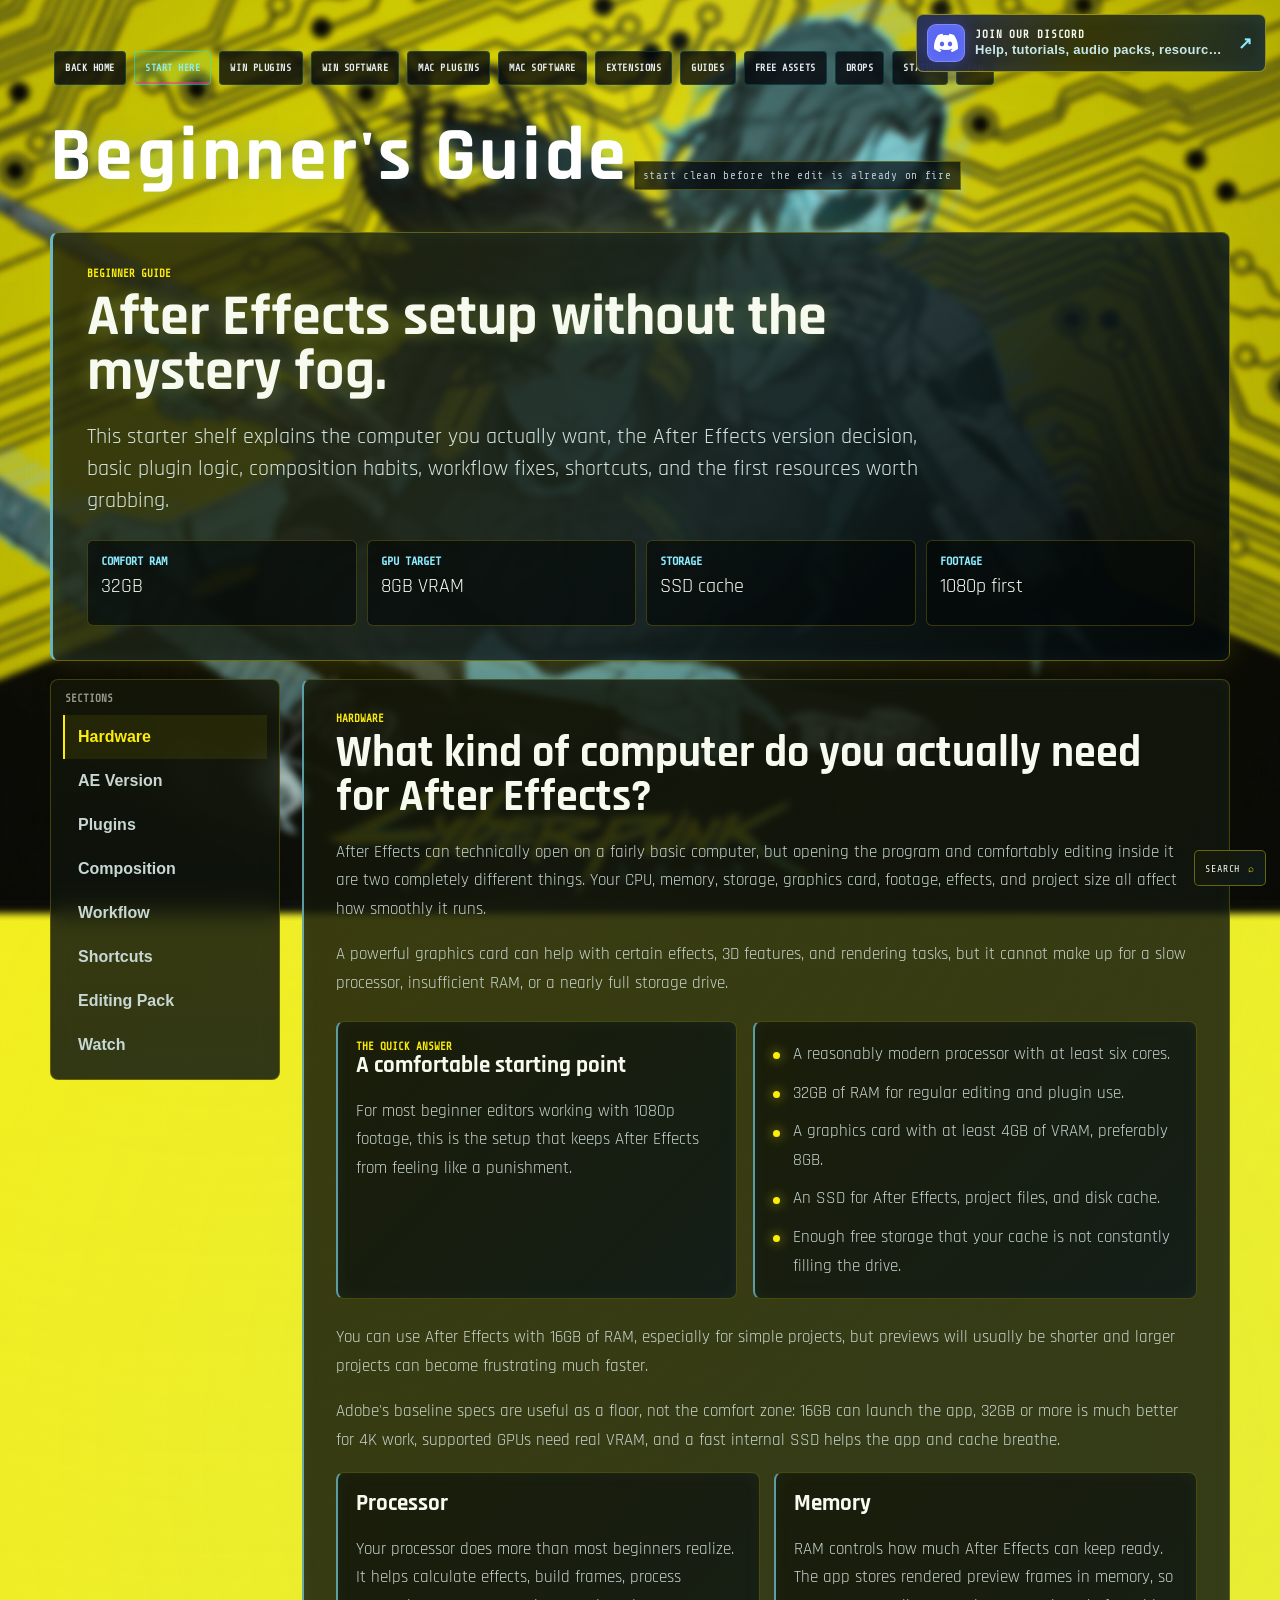
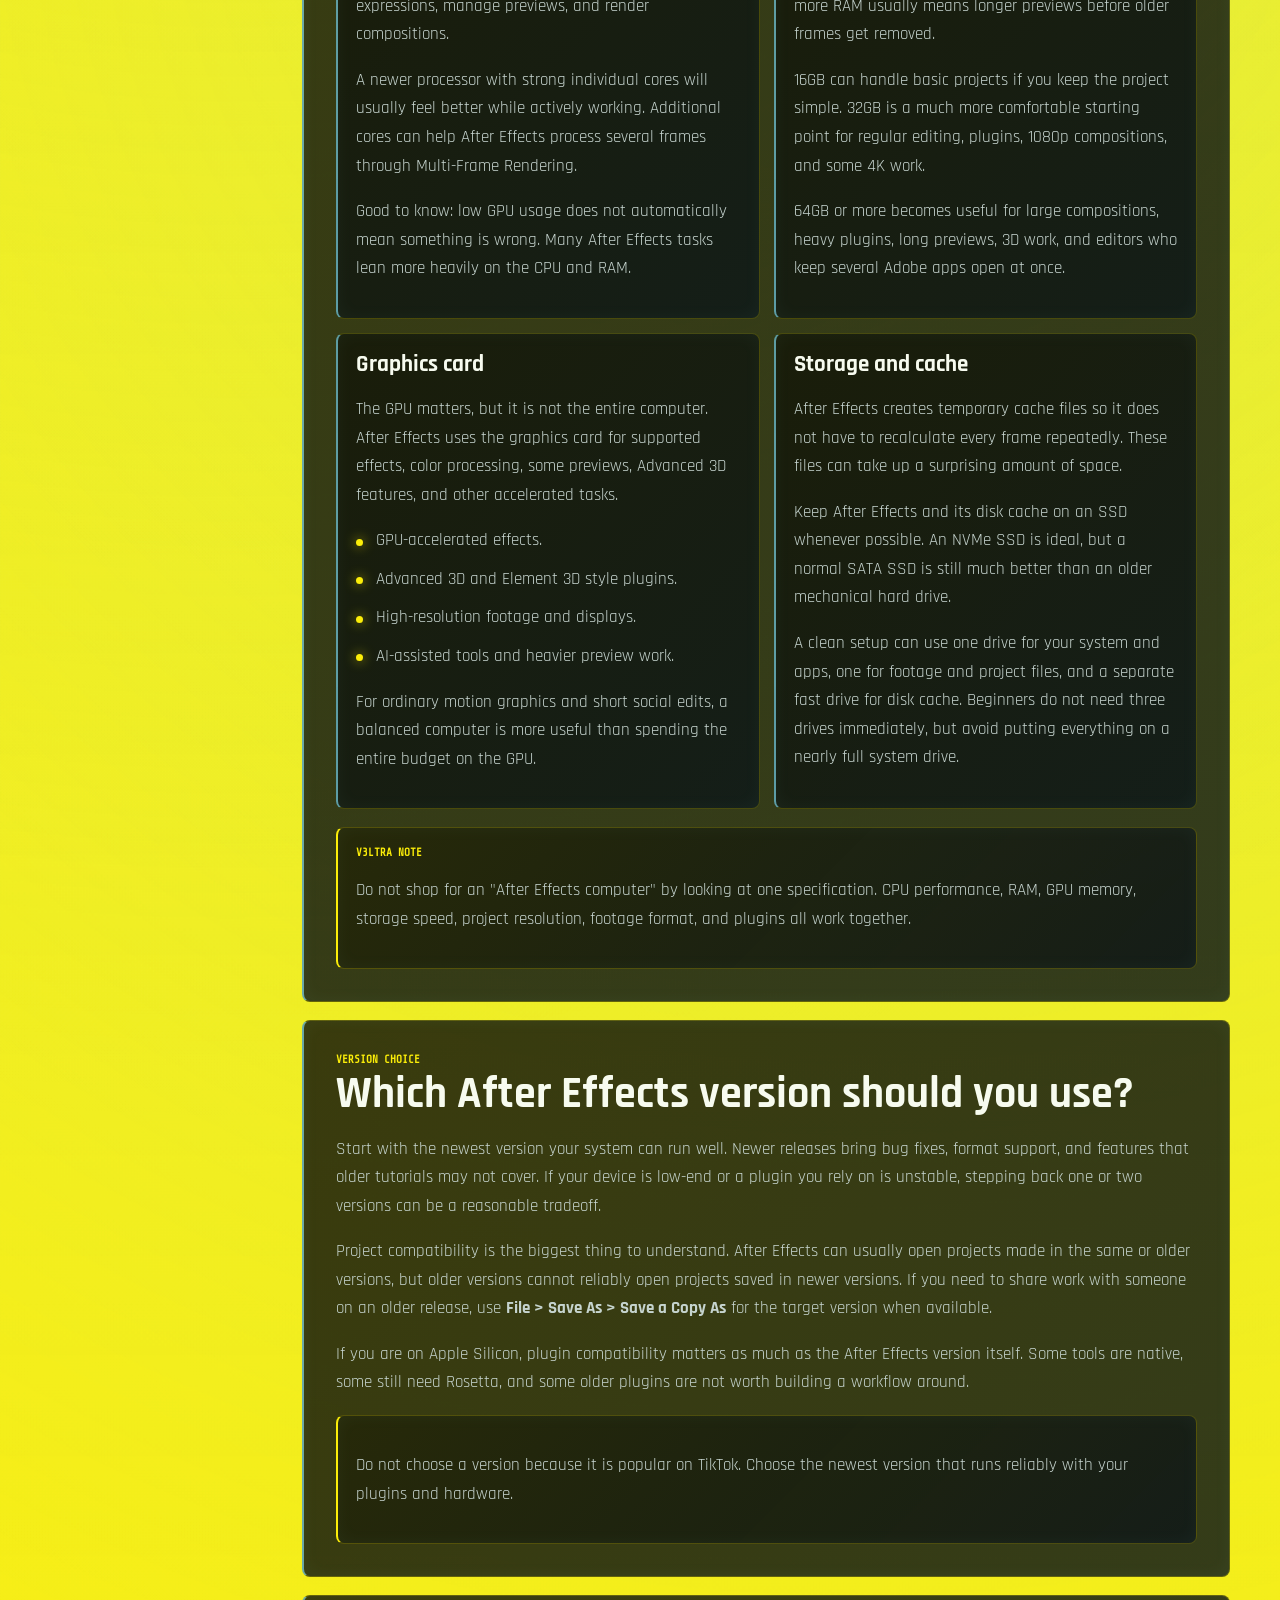
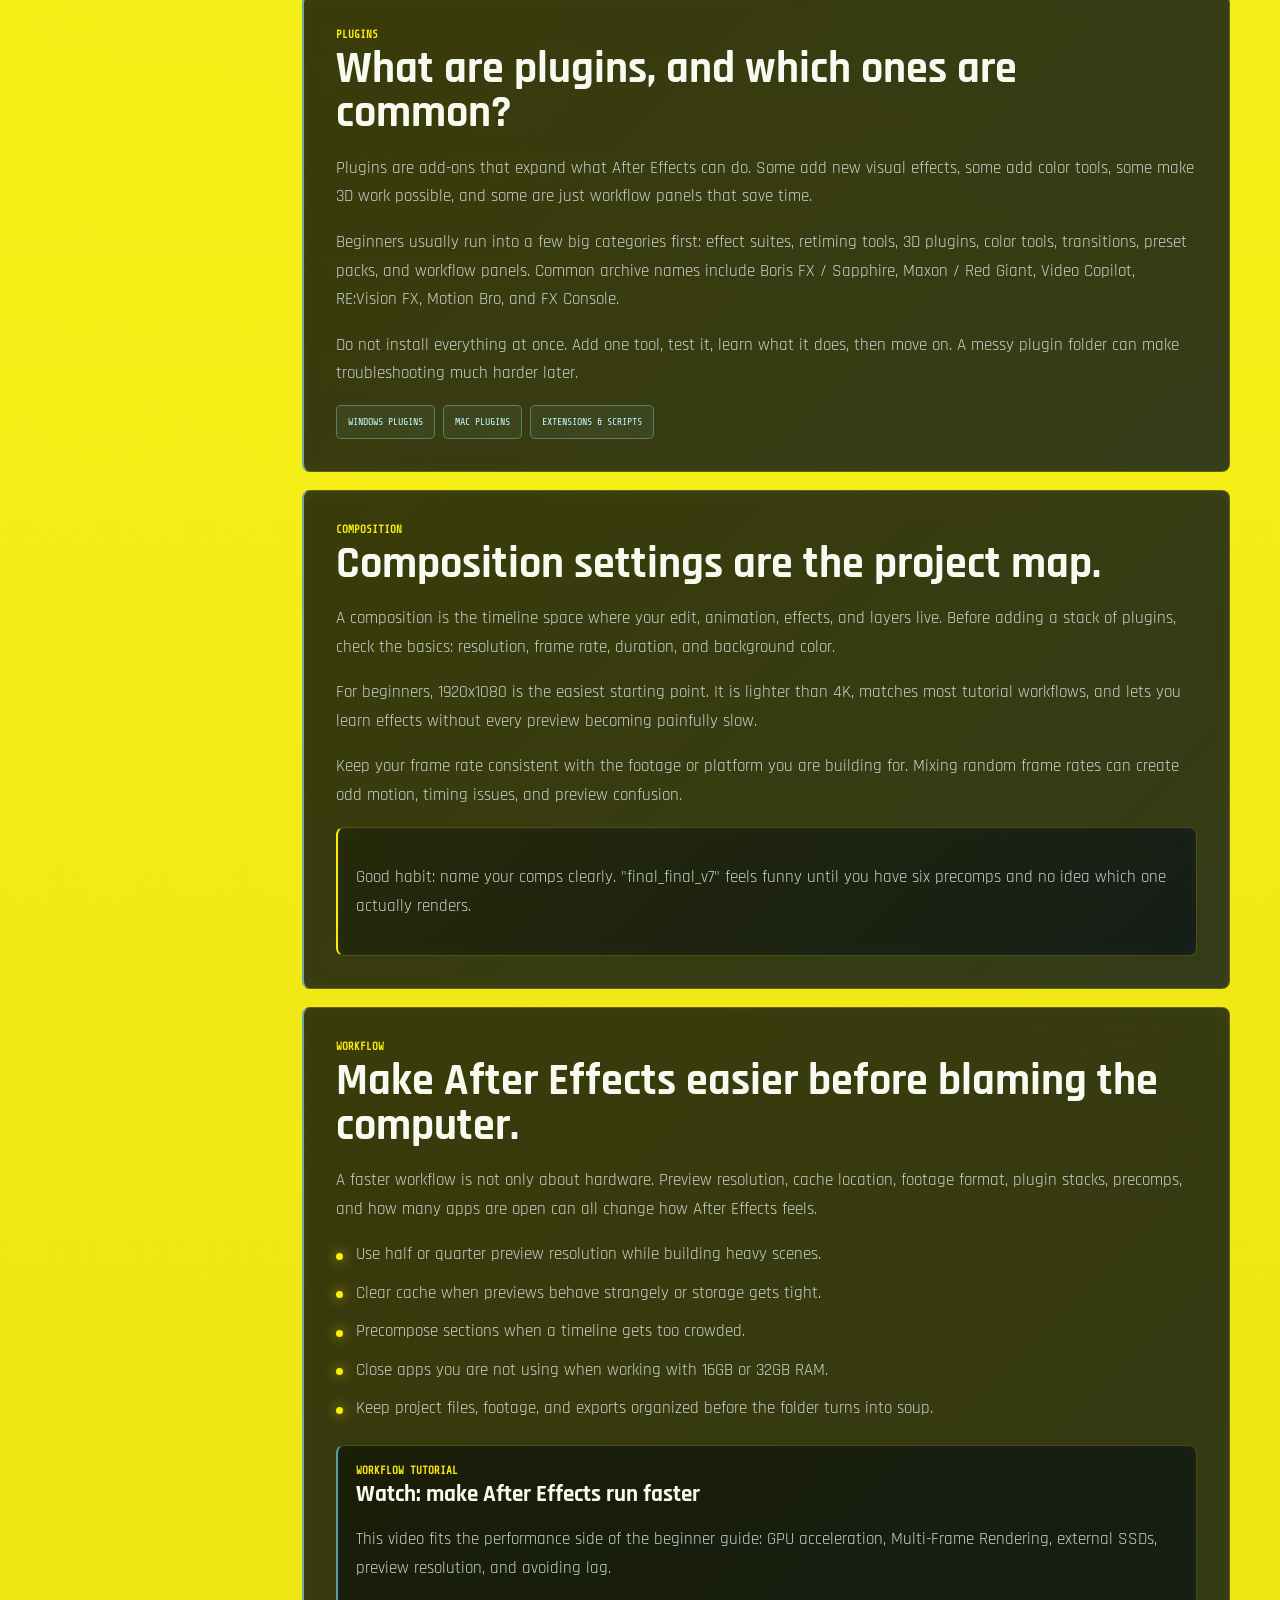
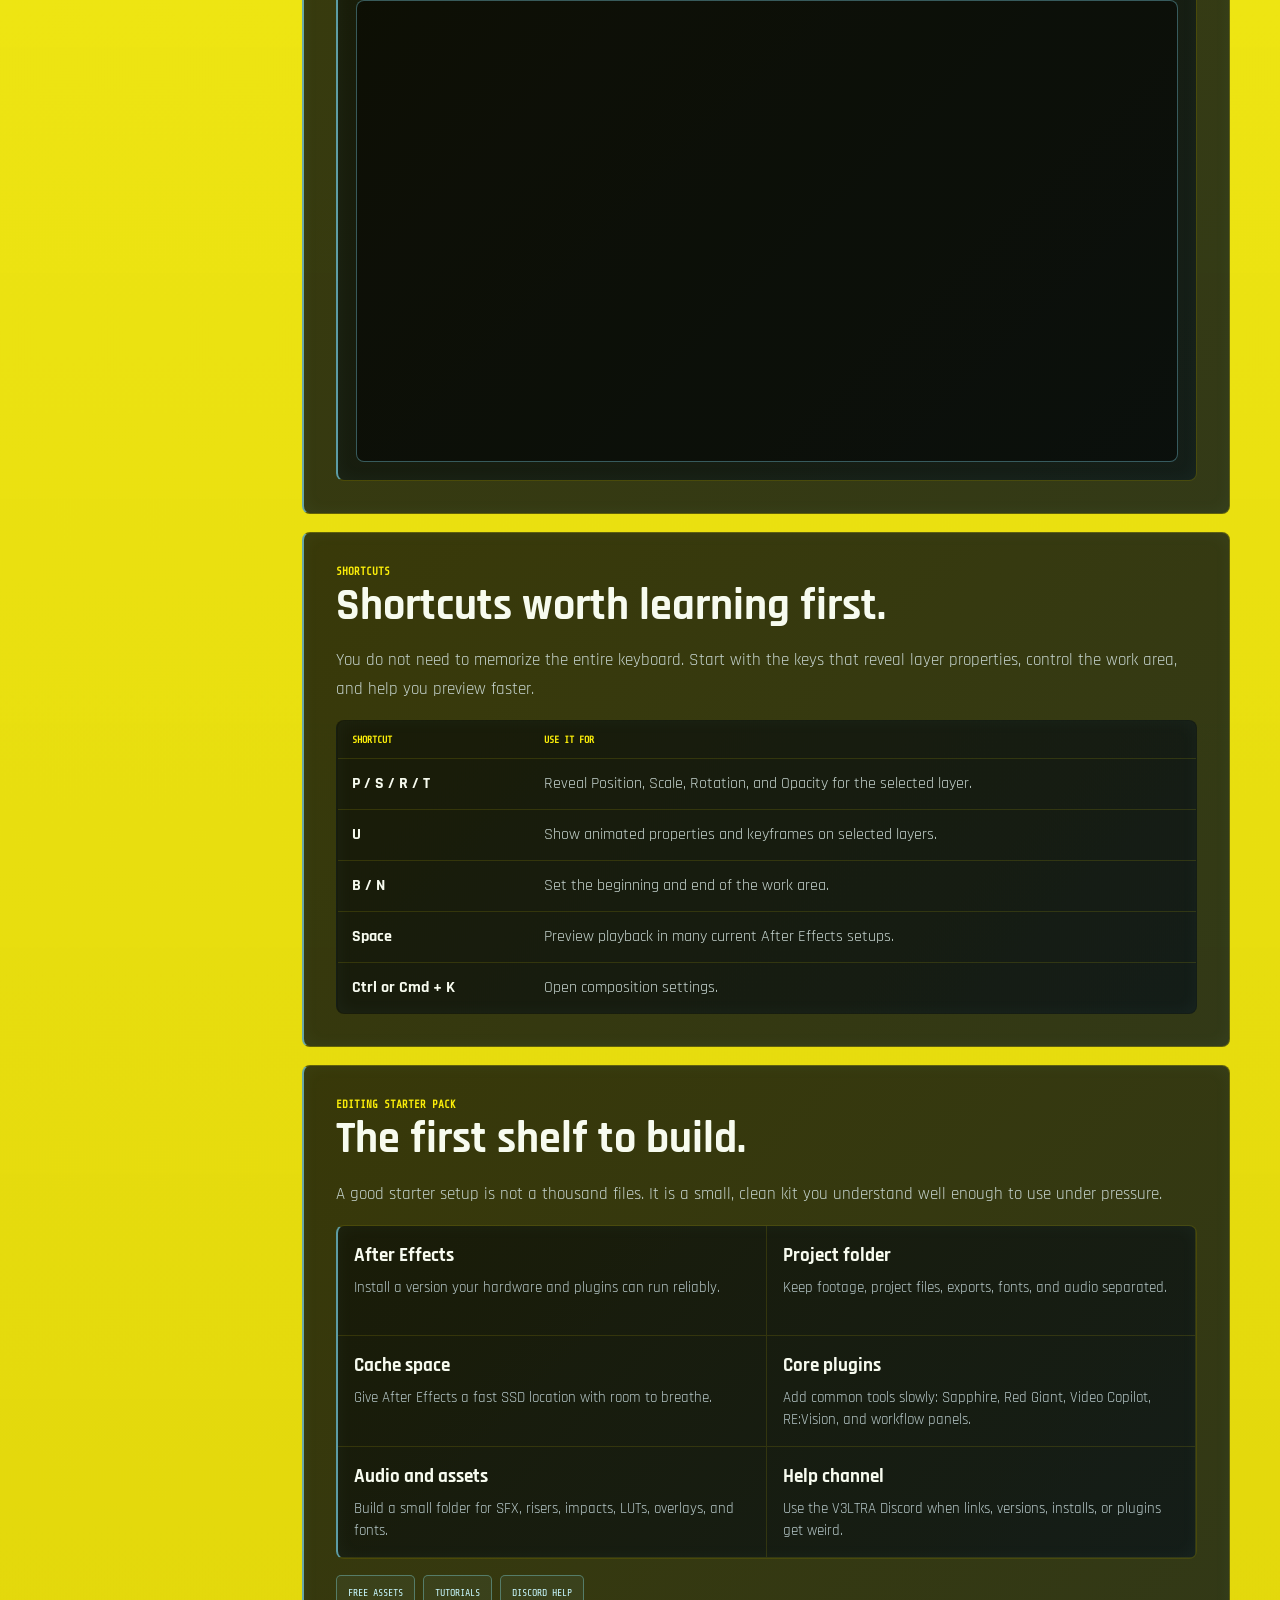
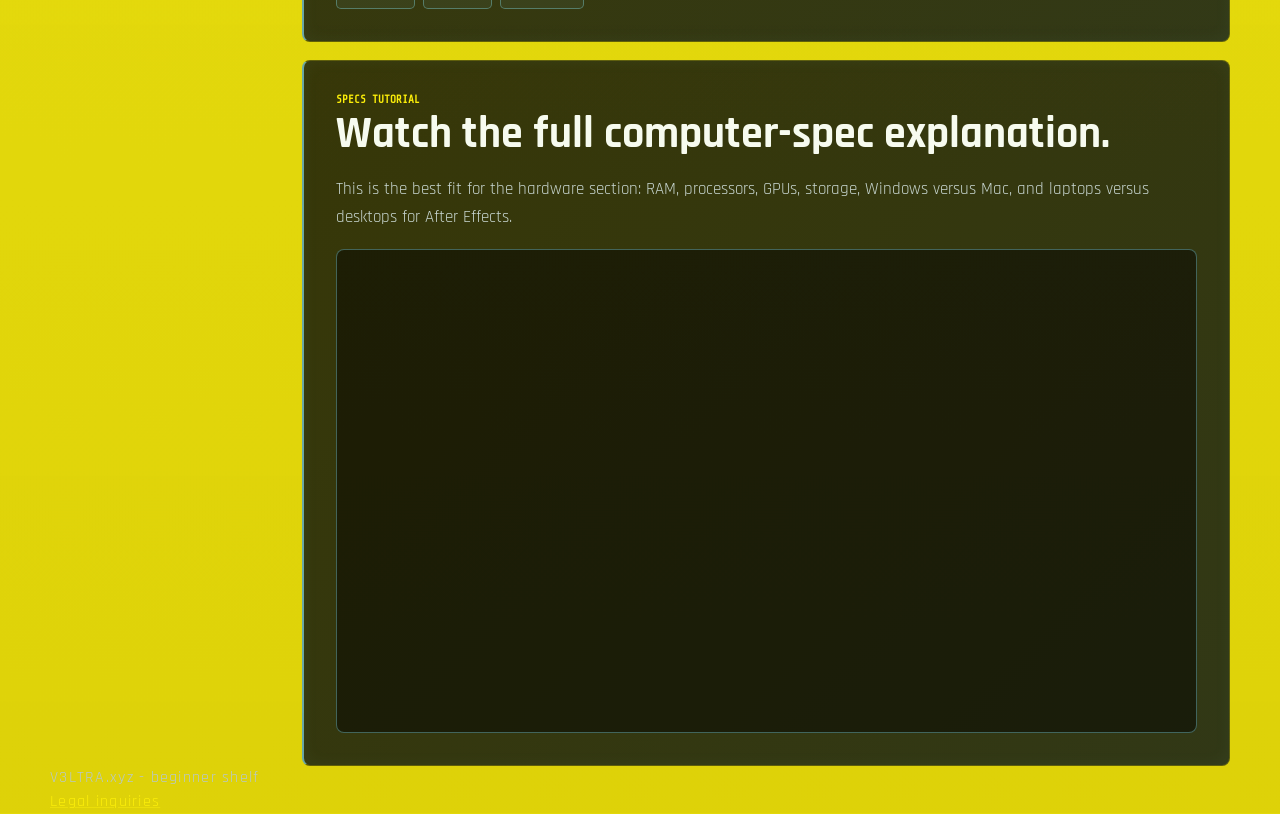
==== commit 5b909a7d: "Build beginner guide hardware page" ====
--- a/beginners-guide.html
+++ b/beginners-guide.html
@@ -3,18 +3,436 @@
 <head>
 <meta charset="UTF-8">
 <meta name="viewport" content="width=device-width, initial-scale=1.0">
-<meta name="theme-color" content="#302b2a">
-<meta name="description" content="V3LTRA.xyz beginner guide for editor setup, install habits, platform choices, and common After Effects resource basics.">
+<meta name="theme-color" content="#050604">
+<meta name="description" content="V3LTRA.xyz beginner guide for After Effects hardware, version choice, plugins, composition basics, workflow, shortcuts, and starter resources.">
 <title>V3LTRA.xyz - Beginner's Guide</title>
 <link rel="preload" href="bg.webp" as="image" type="image/webp">
 <link href="https://fonts.googleapis.com/css2?family=Rajdhani:wght@300;400;600;700&family=Share+Tech+Mono&display=swap" rel="stylesheet">
 <link rel="stylesheet" href="curated.css">
+<style>
+  .beginner-guide-page {
+    width: min(100% - 24px, 1180px);
+    max-width: 1180px !important;
+  }
+
+  .guide-hero {
+    width: 100%;
+    margin-bottom: 18px;
+    padding: clamp(20px, 4vw, 34px);
+    border: 1px solid rgba(252, 238, 9, 0.32);
+    border-left: 3px solid rgba(140, 236, 255, 0.74);
+    border-radius: 8px;
+    background:
+      linear-gradient(135deg, rgba(252, 238, 9, 0.12), rgba(140, 236, 255, 0.09) 58%, rgba(4, 8, 8, 0.72)),
+      rgba(4, 8, 8, 0.84);
+    box-shadow: 0 0 28px rgba(252, 238, 9, 0.12), inset 0 0 22px rgba(140, 236, 255, 0.06);
+  }
+
+  .guide-kicker,
+  .guide-eyebrow,
+  .rail-label,
+  .mini-label,
+  .video-label {
+    color: #fcee09;
+    font: 700 11px "Share Tech Mono", monospace;
+    text-transform: uppercase;
+  }
+
+  .guide-hero h2 {
+    max-width: 820px;
+    margin: 10px 0 12px;
+    color: #f7fbef;
+    font-size: clamp(34px, 5vw, 58px);
+    line-height: 0.95;
+    text-shadow: 0 0 18px rgba(252, 238, 9, 0.2), 0 0 24px rgba(140, 236, 255, 0.15);
+  }
+
+  .guide-hero p {
+    max-width: 850px;
+    color: #d4e4de;
+    font-size: clamp(18px, 2vw, 22px);
+    line-height: 1.45;
+  }
+
+  .guide-stats {
+    display: grid;
+    grid-template-columns: repeat(4, minmax(0, 1fr));
+    gap: 10px;
+    margin-top: 22px;
+  }
+
+  .guide-stat {
+    min-height: 86px;
+    padding: 13px;
+    border: 1px solid rgba(252, 238, 9, 0.2);
+    border-radius: 6px;
+    background: rgba(4, 8, 8, 0.66);
+  }
+
+  .guide-stat strong,
+  .guide-stat span {
+    display: block;
+  }
+
+  .guide-stat strong {
+    color: #8cecff;
+    font: 700 12px "Share Tech Mono", monospace;
+    text-transform: uppercase;
+  }
+
+  .guide-stat span {
+    margin-top: 7px;
+    color: #f7fbef;
+    font-size: 20px;
+    line-height: 1.1;
+  }
+
+  .beginner-layout {
+    width: 100%;
+    display: grid;
+    grid-template-columns: 230px minmax(0, 1fr);
+    align-items: start;
+    gap: 22px;
+  }
+
+  .guide-rail {
+    position: sticky;
+    top: 88px;
+    z-index: 9;
+    padding: 12px;
+    border: 1px solid rgba(252, 238, 9, 0.22);
+    border-radius: 8px;
+    background:
+      linear-gradient(180deg, rgba(252, 238, 9, 0.055), rgba(140, 236, 255, 0.035)),
+      rgba(4, 8, 8, 0.82);
+    backdrop-filter: blur(12px);
+  }
+
+  .rail-label {
+    display: block;
+    margin: 0 0 10px 2px;
+    color: rgba(247, 251, 239, 0.58);
+  }
+
+  .guide-rail a {
+    min-height: 43px;
+    display: flex;
+    align-items: center;
+    padding: 10px 13px;
+    border-left: 2px solid transparent;
+    color: #c8d7d3;
+    text-decoration: none;
+    font-size: 16px;
+    font-weight: 600;
+    transition: color 170ms ease, background 170ms ease, border-color 170ms ease;
+  }
+
+  .guide-rail a:hover,
+  .guide-rail a:focus-visible,
+  .guide-rail a.is-active {
+    border-left-color: #fcee09;
+    color: #fcee09;
+    background: rgba(252, 238, 9, 0.08);
+  }
+
+  .guide-content {
+    min-width: 0;
+    display: grid;
+    gap: 18px;
+  }
+
+  .guide-section,
+  .guide-card,
+  .guide-note,
+  .video-card,
+  .shortcut-table,
+  .starter-list {
+    border: 1px solid rgba(252, 238, 9, 0.22);
+    border-left: 2px solid rgba(140, 236, 255, 0.62);
+    border-radius: 8px;
+    background:
+      linear-gradient(135deg, rgba(252, 238, 9, 0.055), rgba(140, 236, 255, 0.06)),
+      rgba(4, 8, 8, 0.82);
+    box-shadow: inset 0 0 18px rgba(140, 236, 255, 0.045);
+  }
+
+  .guide-section {
+    scroll-margin-top: 96px;
+    padding: clamp(20px, 4vw, 32px);
+  }
+
+  .guide-section:target {
+    border-color: rgba(140, 236, 255, 0.58);
+    box-shadow: 0 0 26px rgba(252, 238, 9, 0.12), inset 0 0 18px rgba(140, 236, 255, 0.06);
+  }
+
+  .guide-section h2 {
+    margin: 7px 0 16px;
+    color: #f7fbef;
+    font-size: clamp(27px, 3.4vw, 44px);
+    line-height: 1.02;
+  }
+
+  .guide-section h3 {
+    margin: 0 0 8px;
+    color: #f7fbef;
+    font-size: 23px;
+    line-height: 1.15;
+  }
+
+  .guide-section p,
+  .guide-section li {
+    color: #c6d4cf;
+    font-size: 17px;
+    line-height: 1.68;
+  }
+
+  .guide-section p + p {
+    margin-top: 14px;
+  }
+
+  .quick-answer {
+    display: grid;
+    grid-template-columns: minmax(0, 0.95fr) minmax(260px, 1.05fr);
+    gap: 16px;
+    margin: 24px 0;
+  }
+
+  .guide-card {
+    padding: 18px;
+  }
+
+  .spec-list,
+  .clean-list {
+    display: grid;
+    gap: 10px;
+    margin: 0;
+    padding: 0;
+    list-style: none;
+  }
+
+  .spec-list li,
+  .clean-list li {
+    position: relative;
+    padding-left: 20px;
+  }
+
+  .spec-list li::before,
+  .clean-list li::before {
+    content: "";
+    position: absolute;
+    left: 0;
+    top: 0.72em;
+    width: 7px;
+    height: 7px;
+    border-radius: 50%;
+    background: #fcee09;
+    box-shadow: 0 0 12px rgba(252, 238, 9, 0.72);
+  }
+
+  .hardware-grid {
+    display: grid;
+    grid-template-columns: repeat(2, minmax(0, 1fr));
+    gap: 14px;
+    margin-top: 18px;
+  }
+
+  .guide-note {
+    margin-top: 18px;
+    padding: 18px;
+    border-left-color: #fcee09;
+    background:
+      linear-gradient(135deg, rgba(252, 238, 9, 0.11), rgba(140, 236, 255, 0.055)),
+      rgba(8, 12, 10, 0.88);
+  }
+
+  .video-card {
+    margin-top: 22px;
+    padding: 18px;
+  }
+
+  .video-card h3 {
+    margin-top: 5px;
+  }
+
+  .guide-video {
+    position: relative;
+    width: 100%;
+    aspect-ratio: 16 / 9;
+    margin-top: 14px;
+    overflow: hidden;
+    border: 1px solid rgba(140, 236, 255, 0.34);
+    border-radius: 8px;
+    background: rgba(0, 0, 0, 0.46);
+  }
+
+  .guide-video iframe {
+    position: absolute;
+    inset: 0;
+    width: 100%;
+    height: 100%;
+    border: 0;
+  }
+
+  .inline-links {
+    display: flex;
+    flex-wrap: wrap;
+    gap: 8px;
+    margin-top: 16px;
+  }
+
+  .inline-links a {
+    min-height: 34px;
+    display: inline-flex;
+    align-items: center;
+    padding: 8px 11px;
+    border: 1px solid rgba(140, 236, 255, 0.34);
+    border-radius: 5px;
+    background: rgba(140, 236, 255, 0.055);
+    color: #c8f8ff;
+    font: 10px "Share Tech Mono", monospace;
+    text-decoration: none;
+    text-transform: uppercase;
+  }
+
+  .inline-links a:hover,
+  .inline-links a:focus-visible {
+    border-color: rgba(252, 238, 9, 0.68);
+    color: #fcee09;
+  }
+
+  .shortcut-table {
+    width: 100%;
+    margin-top: 14px;
+    overflow: hidden;
+    border-collapse: collapse;
+  }
+
+  .shortcut-table th,
+  .shortcut-table td {
+    padding: 13px 14px;
+    border-bottom: 1px solid rgba(252, 238, 9, 0.12);
+    color: #c6d4cf;
+    text-align: left;
+    vertical-align: top;
+  }
+
+  .shortcut-table th {
+    color: #fcee09;
+    font: 700 10px "Share Tech Mono", monospace;
+    text-transform: uppercase;
+  }
+
+  .shortcut-table td:first-child {
+    color: #f7fbef;
+    font-weight: 700;
+    white-space: nowrap;
+  }
+
+  .starter-list {
+    display: grid;
+    grid-template-columns: repeat(2, minmax(0, 1fr));
+    gap: 0;
+    margin-top: 16px;
+    overflow: hidden;
+  }
+
+  .starter-list div {
+    min-height: 110px;
+    padding: 16px;
+    border-right: 1px solid rgba(252, 238, 9, 0.12);
+    border-bottom: 1px solid rgba(252, 238, 9, 0.12);
+  }
+
+  .starter-list strong,
+  .starter-list span {
+    display: block;
+  }
+
+  .starter-list strong {
+    color: #f7fbef;
+    font-size: 19px;
+  }
+
+  .starter-list span {
+    margin-top: 6px;
+    color: #b7c8c9;
+    font-size: 15px;
+    line-height: 1.45;
+  }
+
+  @media (max-width: 920px) {
+    .guide-stats,
+    .hardware-grid,
+    .quick-answer,
+    .starter-list {
+      grid-template-columns: 1fr;
+    }
+
+    .beginner-layout {
+      grid-template-columns: 1fr;
+    }
+
+    .guide-rail {
+      position: relative;
+      top: auto;
+      display: flex;
+      gap: 6px;
+      overflow-x: auto;
+      padding: 10px;
+      scrollbar-width: thin;
+    }
+
+    .rail-label {
+      display: none;
+    }
+
+    .guide-rail a {
+      flex: 0 0 auto;
+      min-height: 38px;
+      border-left: 0;
+      border-bottom: 2px solid transparent;
+      white-space: nowrap;
+    }
+
+    .guide-rail a:hover,
+    .guide-rail a:focus-visible,
+    .guide-rail a.is-active {
+      border-left-color: transparent;
+      border-bottom-color: #fcee09;
+    }
+  }
+
+  @media (max-width: 560px) {
+    .beginner-guide-page {
+      width: min(100% - 18px, 100%);
+    }
+
+    .guide-hero,
+    .guide-section {
+      padding: 18px;
+    }
+
+    .guide-hero h2 {
+      font-size: 36px;
+    }
+
+    .guide-section p,
+    .guide-section li {
+      font-size: 16px;
+    }
+
+    .shortcut-table td:first-child {
+      white-space: normal;
+    }
+  }
+</style>
 </head>
 <body>
 <img id="bg-image" src="bg.webp" alt="" decoding="async" fetchpriority="high">
 <div class="scanlines"></div>
 <div class="vignette"></div>
-<main class="page building-page">
+<main class="page building-page beginner-guide-page">
   <nav class="nav" aria-label="Main navigation">
     <a href="index.html" aria-label="V3LTRA.xyz home">BACK HOME</a>
     <a class="active" href="beginners-guide.html">START HERE</a>
@@ -25,27 +443,208 @@
     <a href="extensions.html">EXTENSIONS</a>
     <a href="guides.html">GUIDES</a>
   </nav>
+
   <header class="phead">
     <h1 data-text="Beginner's Guide">Beginner's Guide</h1>
-    <div class="sub">the first shelf before you start installing everything at 2 A.M.</div>
+    <div class="sub">start clean before the edit is already on fire</div>
   </header>
-  <section class="building-panel">
-    <div class="section-label">starter route</div>
-    <h2>// begin clean</h2>
-    <p>This page is the short path for editors who are new to V3LTRA: pick your platform, learn where files usually go, then use the deeper guides when something needs a fix.</p>
-    <div class="building-grid">
-      <article class="building-card"><h3>Pick a platform</h3><p>Windows and Mac resources are split so you do not have to guess which archive applies.</p></article>
-      <article class="building-card"><h3>Know the folders</h3><p>After Effects plugins, scripts, presets, and extensions usually live in different places.</p></article>
-      <article class="building-card"><h3>Check compatibility</h3><p>Match plugin builds to your AE version and watch for Apple Silicon or Rosetta notes on Mac.</p></article>
-      <article class="building-card"><h3>Use the guides</h3><p>When something breaks, jump to the written guide shelf before reinstalling random files.</p></article>
-    </div>
-    <div class="tile-actions starter-actions" aria-label="Beginner guide shortcuts">
-      <a href="guides.html">Open Guides</a>
-      <a href="plugins.html">Windows Plugins</a>
-      <a href="plugins-mac.html">Mac Plugins</a>
+
+  <section class="guide-hero" aria-labelledby="guide-hero-title">
+    <div class="guide-kicker">Beginner guide</div>
+    <h2 id="guide-hero-title">After Effects setup without the mystery fog.</h2>
+    <p>This starter shelf explains the computer you actually want, the After Effects version decision, basic plugin logic, composition habits, workflow fixes, shortcuts, and the first resources worth grabbing.</p>
+    <div class="guide-stats" aria-label="Recommended beginner setup summary">
+      <div class="guide-stat"><strong>Comfort RAM</strong><span>32GB</span></div>
+      <div class="guide-stat"><strong>GPU target</strong><span>8GB VRAM</span></div>
+      <div class="guide-stat"><strong>Storage</strong><span>SSD cache</span></div>
+      <div class="guide-stat"><strong>Footage</strong><span>1080p first</span></div>
     </div>
   </section>
-  <footer class="footer"><div>V3LTRA.xyz - starter shelf</div><div><a href="mailto:vltralegal@gmail.com">Legal inquiries</a></div></footer>
+
+  <div class="beginner-layout">
+    <aside class="guide-rail" aria-label="Beginner guide sections">
+      <span class="rail-label">Sections</span>
+      <a class="is-active" href="#hardware">Hardware</a>
+      <a href="#ae-version">AE Version</a>
+      <a href="#plugins">Plugins</a>
+      <a href="#composition">Composition</a>
+      <a href="#workflow">Workflow</a>
+      <a href="#shortcuts">Shortcuts</a>
+      <a href="#editing-pack">Editing Pack</a>
+      <a href="#watch">Watch</a>
+    </aside>
+
+    <div class="guide-content">
+      <section class="guide-section" id="hardware">
+        <div class="guide-eyebrow">Hardware</div>
+        <h2>What kind of computer do you actually need for After Effects?</h2>
+        <p>After Effects can technically open on a fairly basic computer, but opening the program and comfortably editing inside it are two completely different things. Your CPU, memory, storage, graphics card, footage, effects, and project size all affect how smoothly it runs.</p>
+        <p>A powerful graphics card can help with certain effects, 3D features, and rendering tasks, but it cannot make up for a slow processor, insufficient RAM, or a nearly full storage drive.</p>
+
+        <div class="quick-answer" id="quick-answer">
+          <article class="guide-card">
+            <div class="mini-label">The quick answer</div>
+            <h3>A comfortable starting point</h3>
+            <p>For most beginner editors working with 1080p footage, this is the setup that keeps After Effects from feeling like a punishment.</p>
+          </article>
+          <article class="guide-card">
+            <ul class="spec-list">
+              <li>A reasonably modern processor with at least six cores.</li>
+              <li>32GB of RAM for regular editing and plugin use.</li>
+              <li>A graphics card with at least 4GB of VRAM, preferably 8GB.</li>
+              <li>An SSD for After Effects, project files, and disk cache.</li>
+              <li>Enough free storage that your cache is not constantly filling the drive.</li>
+            </ul>
+          </article>
+        </div>
+
+        <p>You can use After Effects with 16GB of RAM, especially for simple projects, but previews will usually be shorter and larger projects can become frustrating much faster.</p>
+        <p>Adobe's baseline specs are useful as a floor, not the comfort zone: 16GB can launch the app, 32GB or more is much better for 4K work, supported GPUs need real VRAM, and a fast internal SSD helps the app and cache breathe.</p>
+
+        <div class="hardware-grid">
+          <article class="guide-card">
+            <h3>Processor</h3>
+            <p>Your processor does more than most beginners realize. It helps calculate effects, build frames, process expressions, manage previews, and render compositions.</p>
+            <p>A newer processor with strong individual cores will usually feel better while actively working. Additional cores can help After Effects process several frames through Multi-Frame Rendering.</p>
+            <p>Good to know: low GPU usage does not automatically mean something is wrong. Many After Effects tasks lean more heavily on the CPU and RAM.</p>
+          </article>
+
+          <article class="guide-card">
+            <h3>Memory</h3>
+            <p>RAM controls how much After Effects can keep ready. The app stores rendered preview frames in memory, so more RAM usually means longer previews before older frames get removed.</p>
+            <p>16GB can handle basic projects if you keep the project simple. 32GB is a much more comfortable starting point for regular editing, plugins, 1080p compositions, and some 4K work.</p>
+            <p>64GB or more becomes useful for large compositions, heavy plugins, long previews, 3D work, and editors who keep several Adobe apps open at once.</p>
+          </article>
+
+          <article class="guide-card">
+            <h3>Graphics card</h3>
+            <p>The GPU matters, but it is not the entire computer. After Effects uses the graphics card for supported effects, color processing, some previews, Advanced 3D features, and other accelerated tasks.</p>
+            <ul class="clean-list">
+              <li>GPU-accelerated effects.</li>
+              <li>Advanced 3D and Element 3D style plugins.</li>
+              <li>High-resolution footage and displays.</li>
+              <li>AI-assisted tools and heavier preview work.</li>
+            </ul>
+            <p>For ordinary motion graphics and short social edits, a balanced computer is more useful than spending the entire budget on the GPU.</p>
+          </article>
+
+          <article class="guide-card">
+            <h3>Storage and cache</h3>
+            <p>After Effects creates temporary cache files so it does not have to recalculate every frame repeatedly. These files can take up a surprising amount of space.</p>
+            <p>Keep After Effects and its disk cache on an SSD whenever possible. An NVMe SSD is ideal, but a normal SATA SSD is still much better than an older mechanical hard drive.</p>
+            <p>A clean setup can use one drive for your system and apps, one for footage and project files, and a separate fast drive for disk cache. Beginners do not need three drives immediately, but avoid putting everything on a nearly full system drive.</p>
+          </article>
+        </div>
+
+        <div class="guide-note">
+          <div class="mini-label">V3LTRA note</div>
+          <p>Do not shop for an "After Effects computer" by looking at one specification. CPU performance, RAM, GPU memory, storage speed, project resolution, footage format, and plugins all work together.</p>
+        </div>
+      </section>
+
+      <section class="guide-section" id="ae-version">
+        <div class="guide-eyebrow">Version choice</div>
+        <h2>Which After Effects version should you use?</h2>
+        <p>Start with the newest version your system can run well. Newer releases bring bug fixes, format support, and features that older tutorials may not cover. If your device is low-end or a plugin you rely on is unstable, stepping back one or two versions can be a reasonable tradeoff.</p>
+        <p>Project compatibility is the biggest thing to understand. After Effects can usually open projects made in the same or older versions, but older versions cannot reliably open projects saved in newer versions. If you need to share work with someone on an older release, use <strong>File &gt; Save As &gt; Save a Copy As</strong> for the target version when available.</p>
+        <p>If you are on Apple Silicon, plugin compatibility matters as much as the After Effects version itself. Some tools are native, some still need Rosetta, and some older plugins are not worth building a workflow around.</p>
+        <div class="guide-note">
+          <p>Do not choose a version because it is popular on TikTok. Choose the newest version that runs reliably with your plugins and hardware.</p>
+        </div>
+      </section>
+
+      <section class="guide-section" id="plugins">
+        <div class="guide-eyebrow">Plugins</div>
+        <h2>What are plugins, and which ones are common?</h2>
+        <p>Plugins are add-ons that expand what After Effects can do. Some add new visual effects, some add color tools, some make 3D work possible, and some are just workflow panels that save time.</p>
+        <p>Beginners usually run into a few big categories first: effect suites, retiming tools, 3D plugins, color tools, transitions, preset packs, and workflow panels. Common archive names include Boris FX / Sapphire, Maxon / Red Giant, Video Copilot, RE:Vision FX, Motion Bro, and FX Console.</p>
+        <p>Do not install everything at once. Add one tool, test it, learn what it does, then move on. A messy plugin folder can make troubleshooting much harder later.</p>
+        <div class="inline-links" aria-label="Plugin archive links">
+          <a href="plugins.html">Windows plugins</a>
+          <a href="plugins-mac.html">Mac plugins</a>
+          <a href="extensions.html">Extensions &amp; scripts</a>
+        </div>
+      </section>
+
+      <section class="guide-section" id="composition">
+        <div class="guide-eyebrow">Composition</div>
+        <h2>Composition settings are the project map.</h2>
+        <p>A composition is the timeline space where your edit, animation, effects, and layers live. Before adding a stack of plugins, check the basics: resolution, frame rate, duration, and background color.</p>
+        <p>For beginners, 1920x1080 is the easiest starting point. It is lighter than 4K, matches most tutorial workflows, and lets you learn effects without every preview becoming painfully slow.</p>
+        <p>Keep your frame rate consistent with the footage or platform you are building for. Mixing random frame rates can create odd motion, timing issues, and preview confusion.</p>
+        <div class="guide-note">
+          <p>Good habit: name your comps clearly. "final_final_v7" feels funny until you have six precomps and no idea which one actually renders.</p>
+        </div>
+      </section>
+
+      <section class="guide-section" id="workflow">
+        <div class="guide-eyebrow">Workflow</div>
+        <h2>Make After Effects easier before blaming the computer.</h2>
+        <p>A faster workflow is not only about hardware. Preview resolution, cache location, footage format, plugin stacks, precomps, and how many apps are open can all change how After Effects feels.</p>
+        <ul class="clean-list">
+          <li>Use half or quarter preview resolution while building heavy scenes.</li>
+          <li>Clear cache when previews behave strangely or storage gets tight.</li>
+          <li>Precompose sections when a timeline gets too crowded.</li>
+          <li>Close apps you are not using when working with 16GB or 32GB RAM.</li>
+          <li>Keep project files, footage, and exports organized before the folder turns into soup.</li>
+        </ul>
+        <div class="video-card" id="watch">
+          <div class="video-label">Workflow tutorial</div>
+          <h3>Watch: make After Effects run faster</h3>
+          <p>This video fits the performance side of the beginner guide: GPU acceleration, Multi-Frame Rendering, external SSDs, preview resolution, and avoiding lag.</p>
+          <div class="guide-video">
+            <iframe src="https://www.youtube-nocookie.com/embed/_YYzftHRB54" title="How to make After Effects run faster" loading="lazy" allow="accelerometer; autoplay; clipboard-write; encrypted-media; gyroscope; picture-in-picture; web-share" allowfullscreen></iframe>
+          </div>
+        </div>
+      </section>
+
+      <section class="guide-section" id="shortcuts">
+        <div class="guide-eyebrow">Shortcuts</div>
+        <h2>Shortcuts worth learning first.</h2>
+        <p>You do not need to memorize the entire keyboard. Start with the keys that reveal layer properties, control the work area, and help you preview faster.</p>
+        <table class="shortcut-table" aria-label="After Effects beginner shortcuts">
+          <thead><tr><th>Shortcut</th><th>Use it for</th></tr></thead>
+          <tbody>
+            <tr><td>P / S / R / T</td><td>Reveal Position, Scale, Rotation, and Opacity for the selected layer.</td></tr>
+            <tr><td>U</td><td>Show animated properties and keyframes on selected layers.</td></tr>
+            <tr><td>B / N</td><td>Set the beginning and end of the work area.</td></tr>
+            <tr><td>Space</td><td>Preview playback in many current After Effects setups.</td></tr>
+            <tr><td>Ctrl or Cmd + K</td><td>Open composition settings.</td></tr>
+          </tbody>
+        </table>
+      </section>
+
+      <section class="guide-section" id="editing-pack">
+        <div class="guide-eyebrow">Editing starter pack</div>
+        <h2>The first shelf to build.</h2>
+        <p>A good starter setup is not a thousand files. It is a small, clean kit you understand well enough to use under pressure.</p>
+        <div class="starter-list">
+          <div><strong>After Effects</strong><span>Install a version your hardware and plugins can run reliably.</span></div>
+          <div><strong>Project folder</strong><span>Keep footage, project files, exports, fonts, and audio separated.</span></div>
+          <div><strong>Cache space</strong><span>Give After Effects a fast SSD location with room to breathe.</span></div>
+          <div><strong>Core plugins</strong><span>Add common tools slowly: Sapphire, Red Giant, Video Copilot, RE:Vision, and workflow panels.</span></div>
+          <div><strong>Audio and assets</strong><span>Build a small folder for SFX, risers, impacts, LUTs, overlays, and fonts.</span></div>
+          <div><strong>Help channel</strong><span>Use the V3LTRA Discord when links, versions, installs, or plugins get weird.</span></div>
+        </div>
+        <div class="inline-links" aria-label="Starter pack links">
+          <a href="free-assets.html">Free assets</a>
+          <a href="tutorials.html">Tutorials</a>
+          <a href="https://discord.com/invite/v3ltra" target="_blank" rel="noopener noreferrer">Discord help</a>
+        </div>
+      </section>
+
+      <section class="guide-section">
+        <div class="guide-eyebrow">Specs tutorial</div>
+        <h2>Watch the full computer-spec explanation.</h2>
+        <p>This is the best fit for the hardware section: RAM, processors, GPUs, storage, Windows versus Mac, and laptops versus desktops for After Effects.</p>
+        <div class="guide-video">
+          <iframe src="https://www.youtube-nocookie.com/embed/xU9tHrJH6KM" title="After Effects computer specifications explained" loading="lazy" allow="accelerometer; autoplay; clipboard-write; encrypted-media; gyroscope; picture-in-picture; web-share" allowfullscreen></iframe>
+        </div>
+      </section>
+    </div>
+  </div>
+
+  <footer class="footer"><div>V3LTRA.xyz - beginner shelf</div><div><a href="mailto:vltralegal@gmail.com">Legal inquiries</a></div></footer>
 </main>
 <script src="v3ltra.js" defer></script>
 </body>
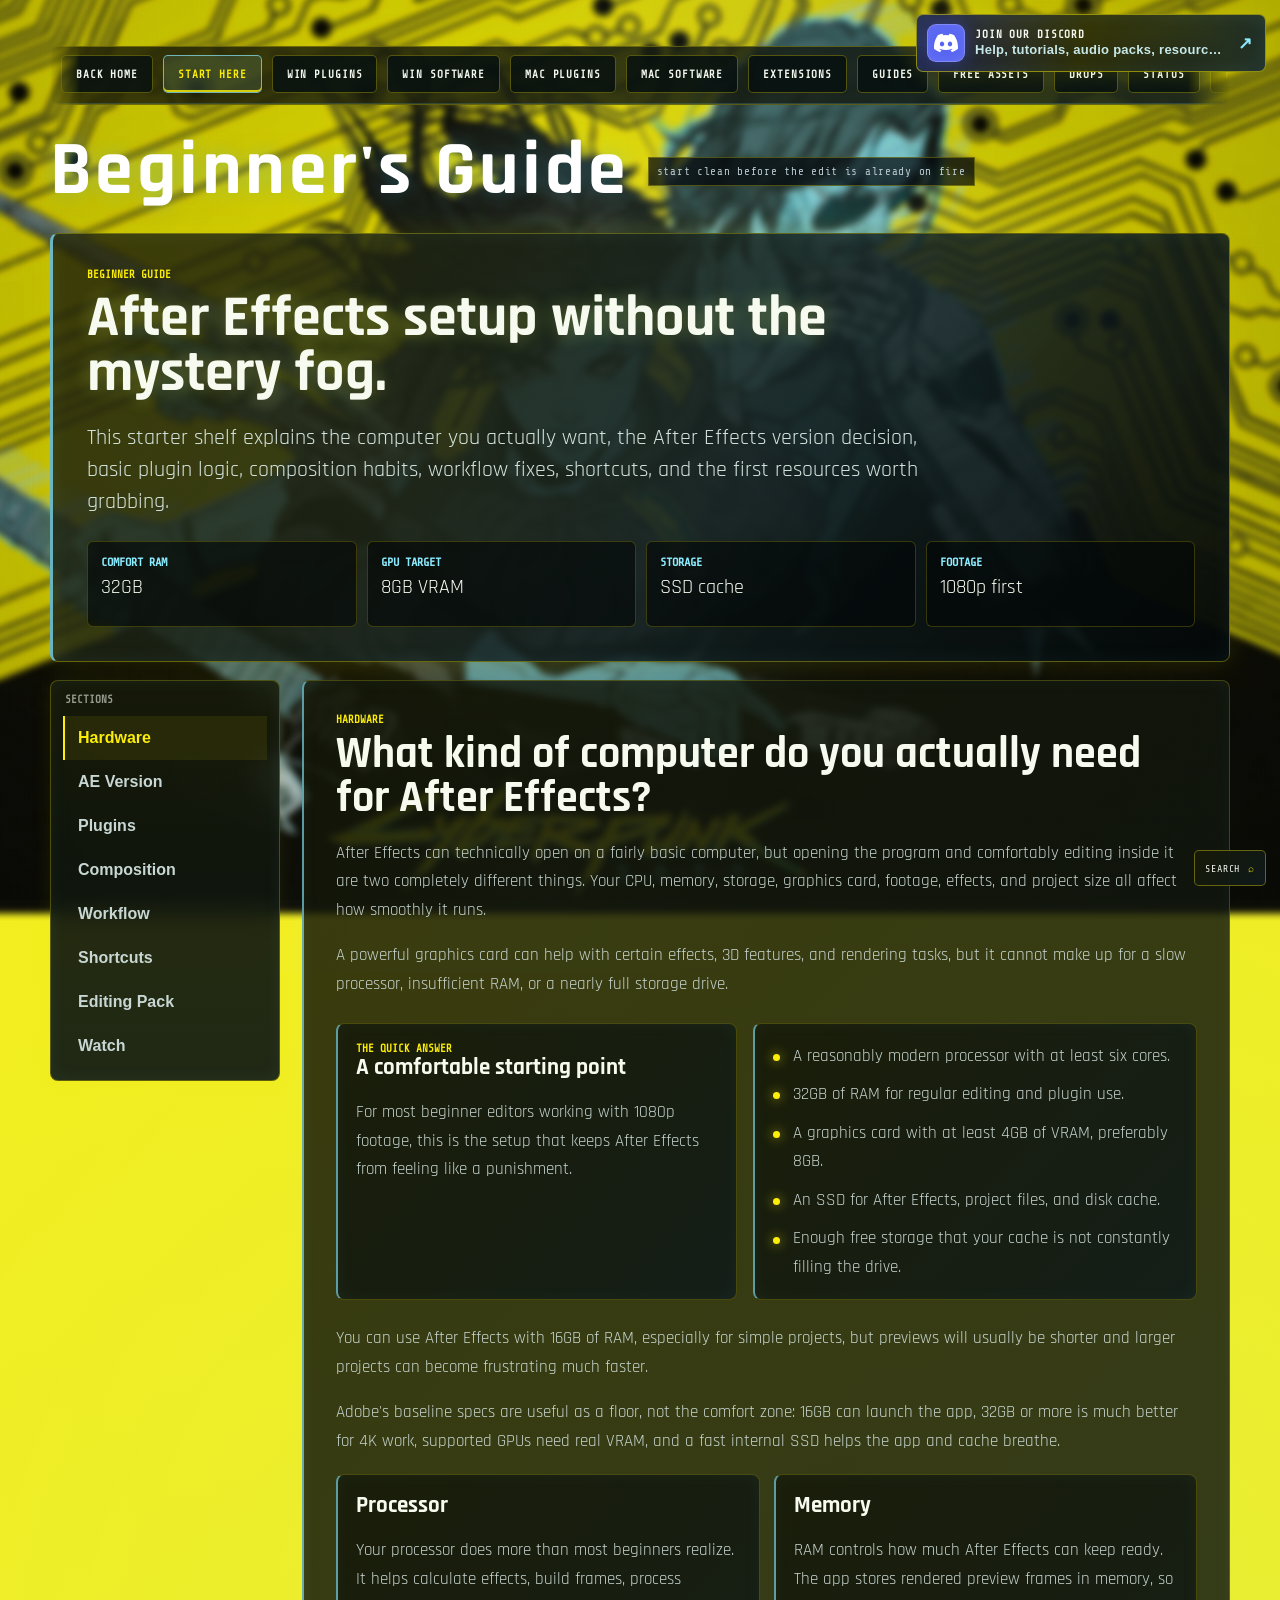
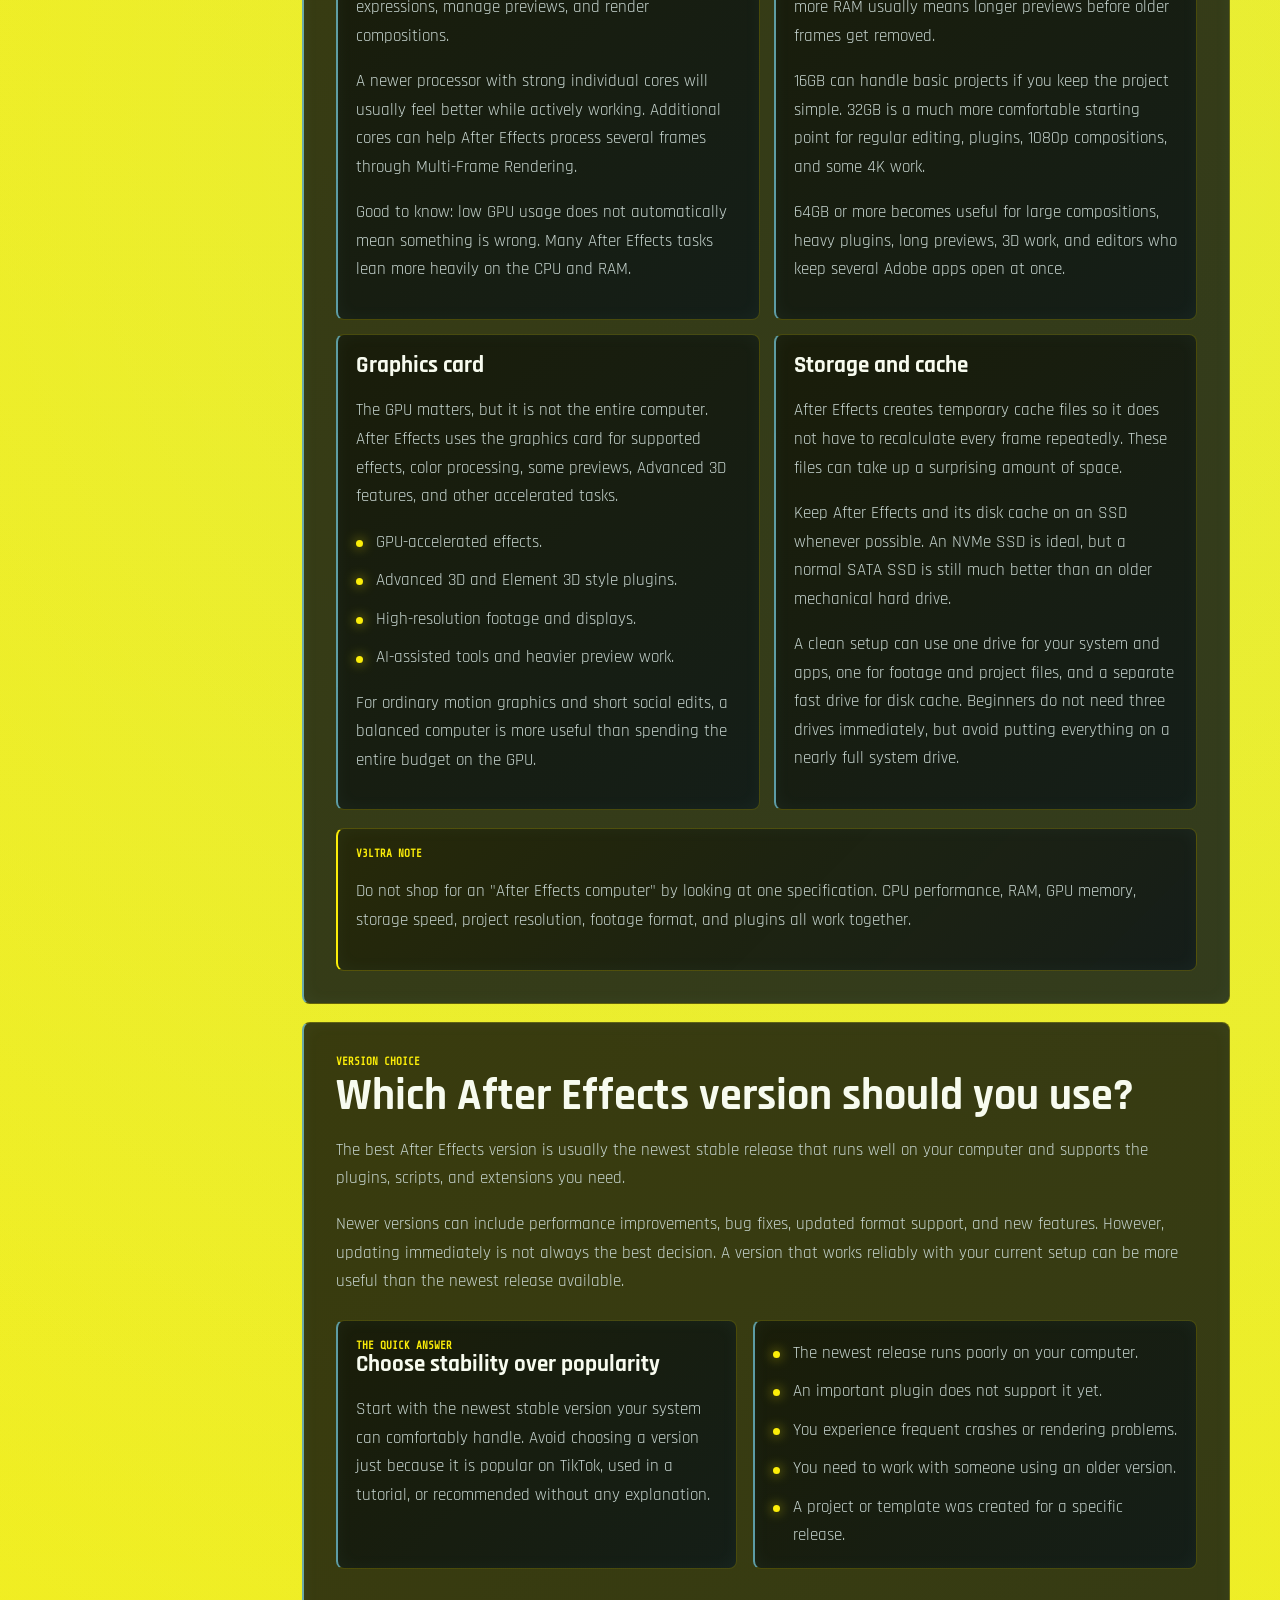
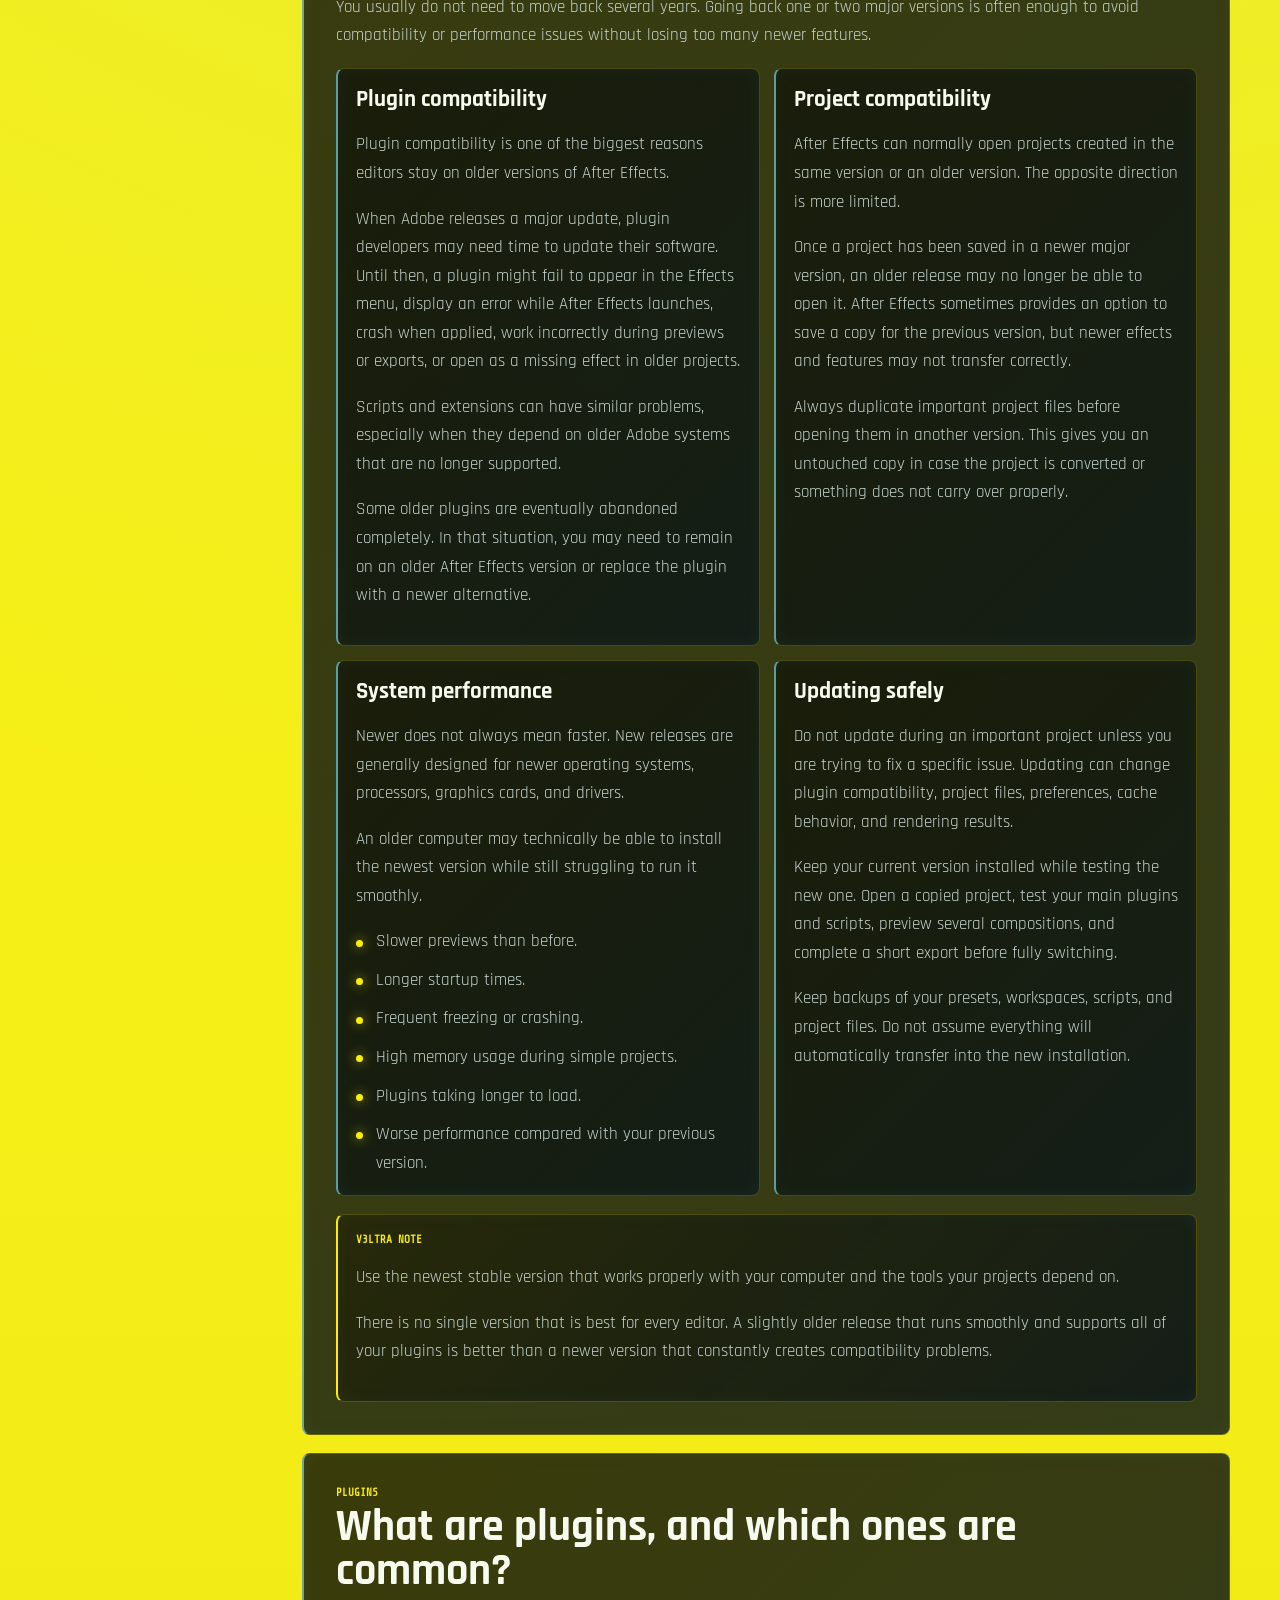
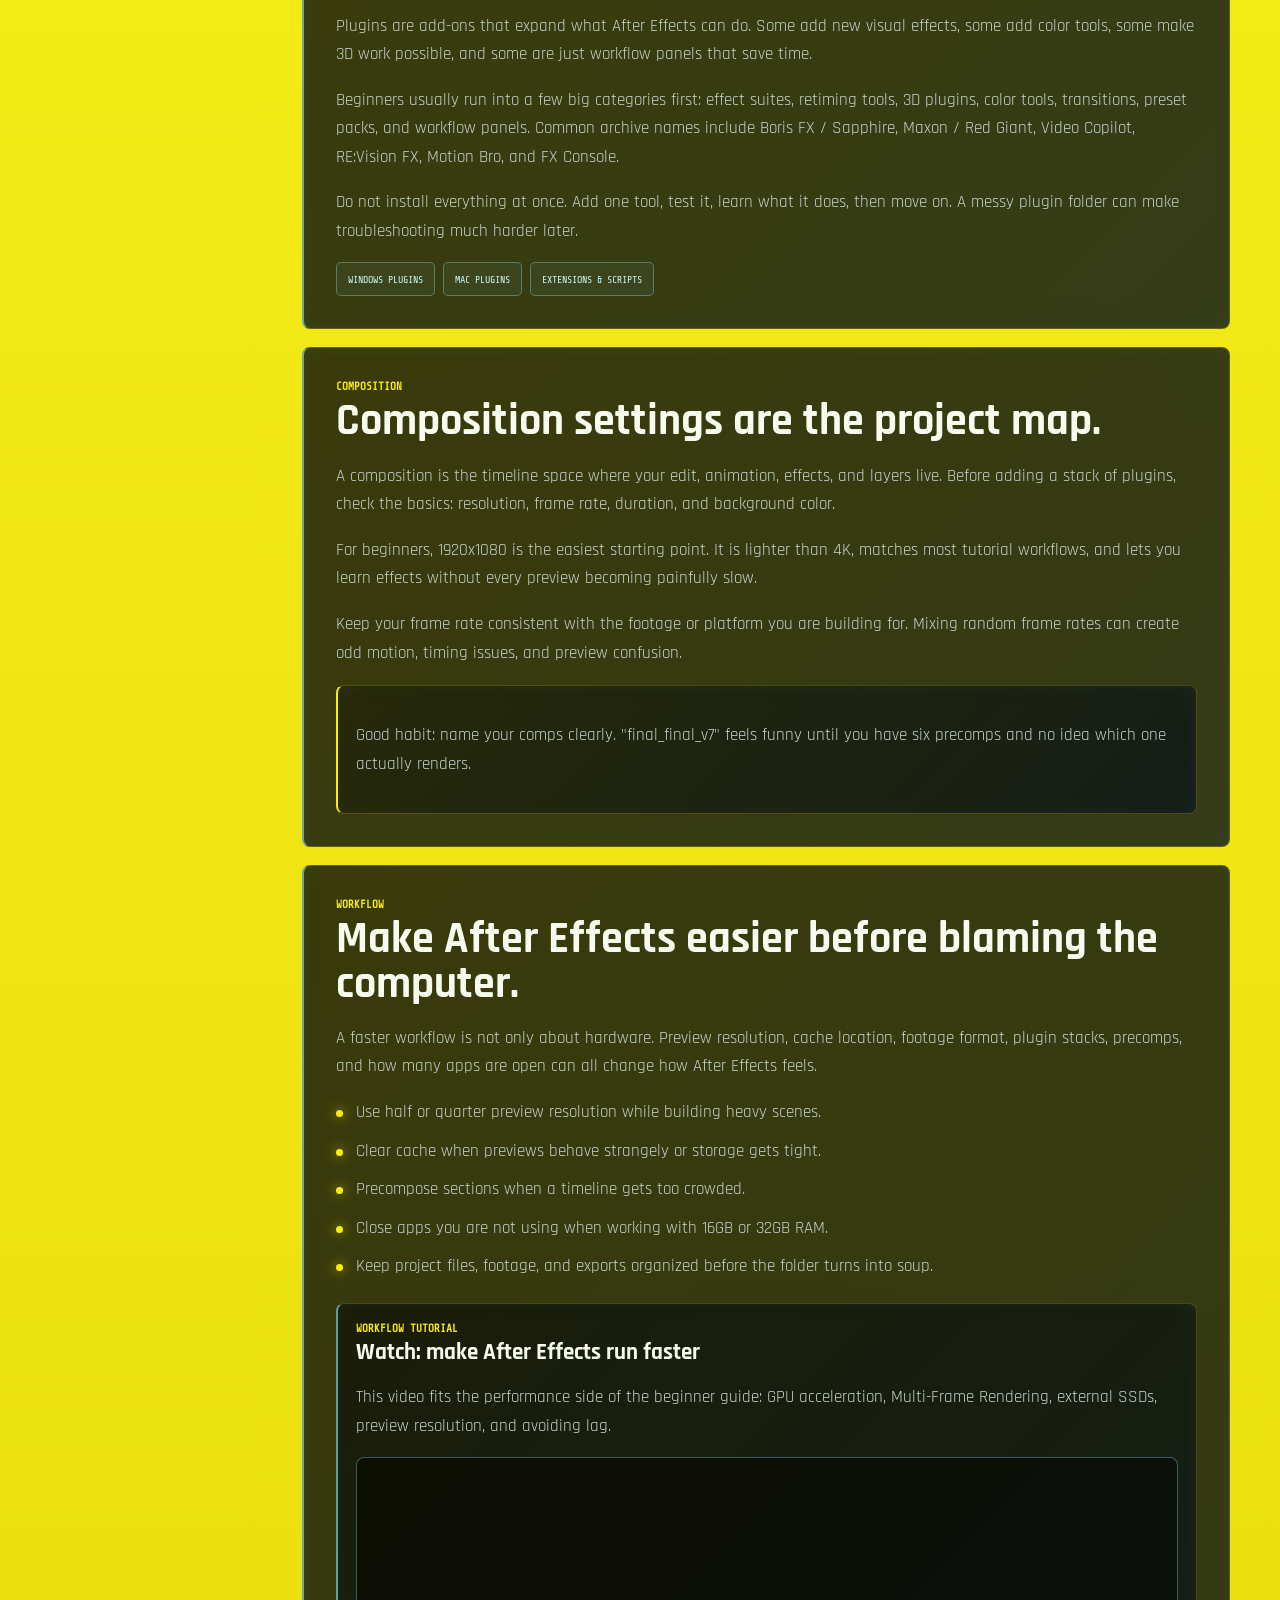
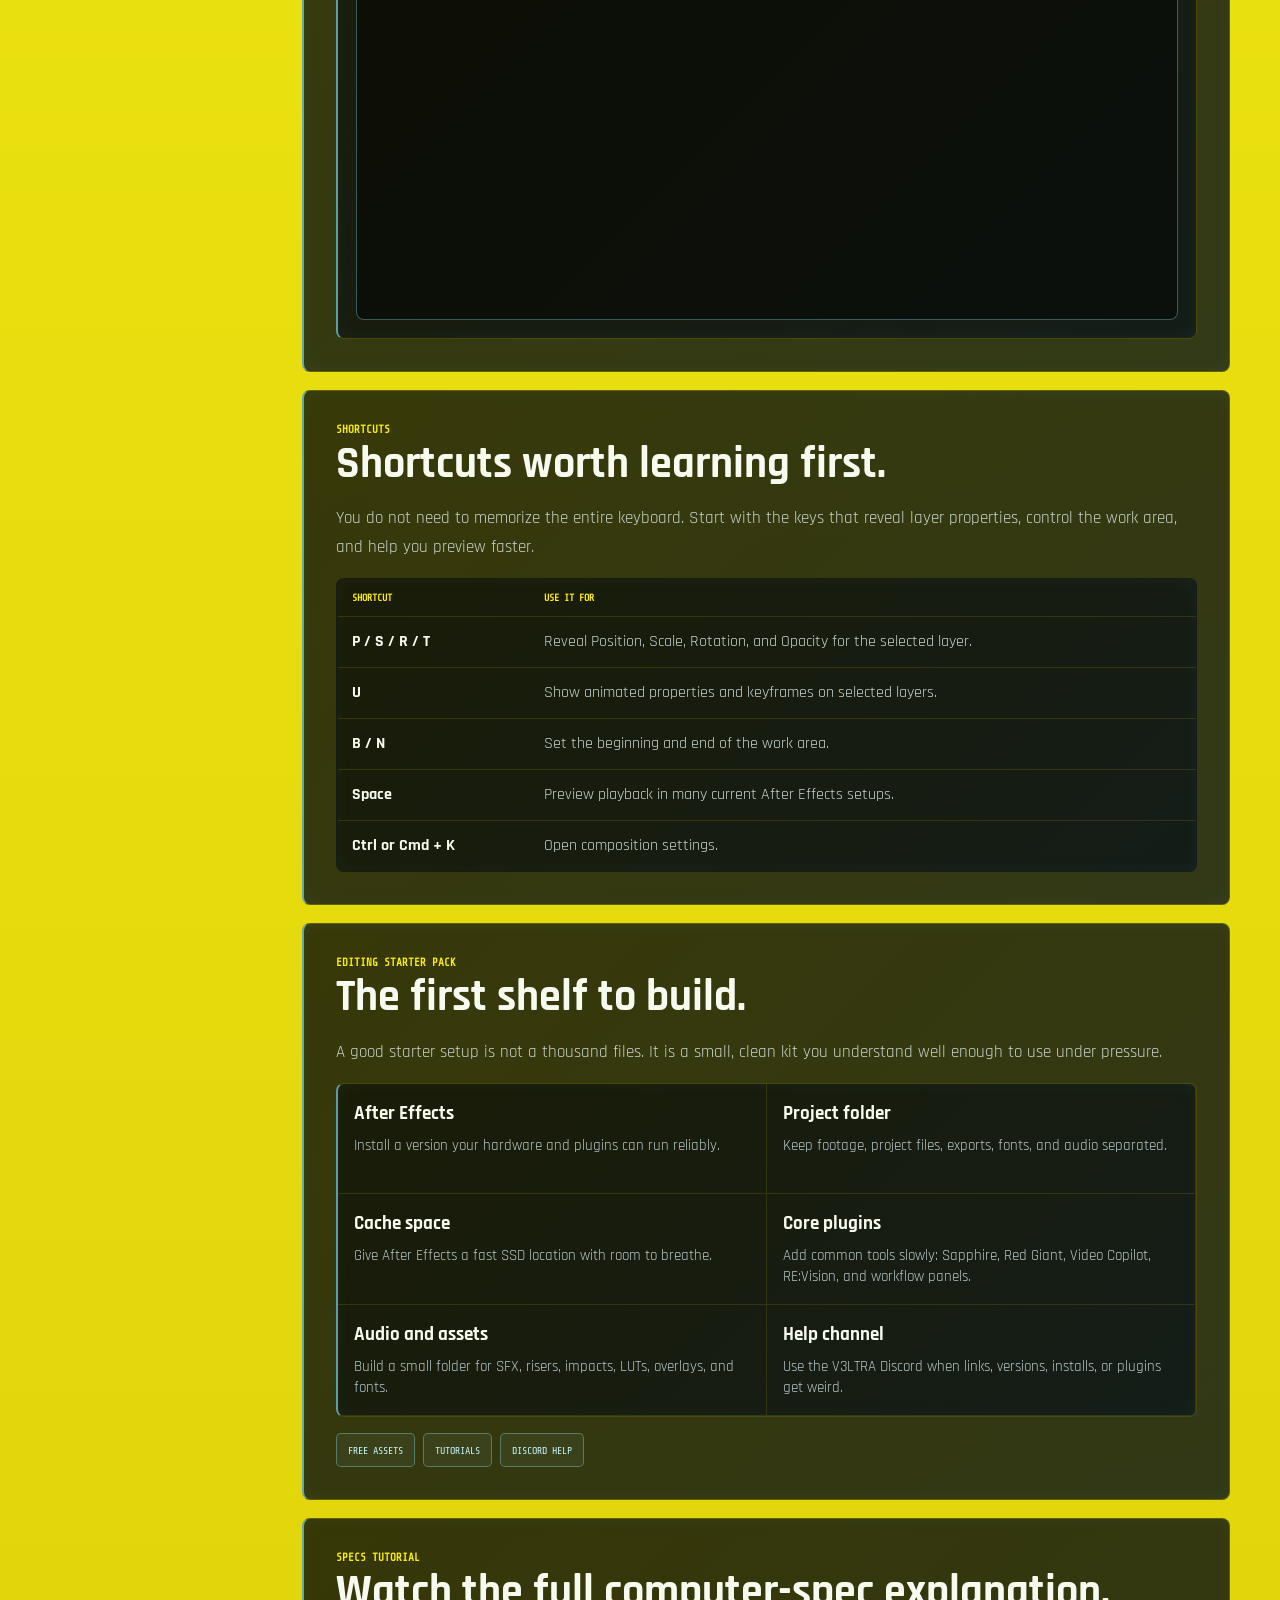
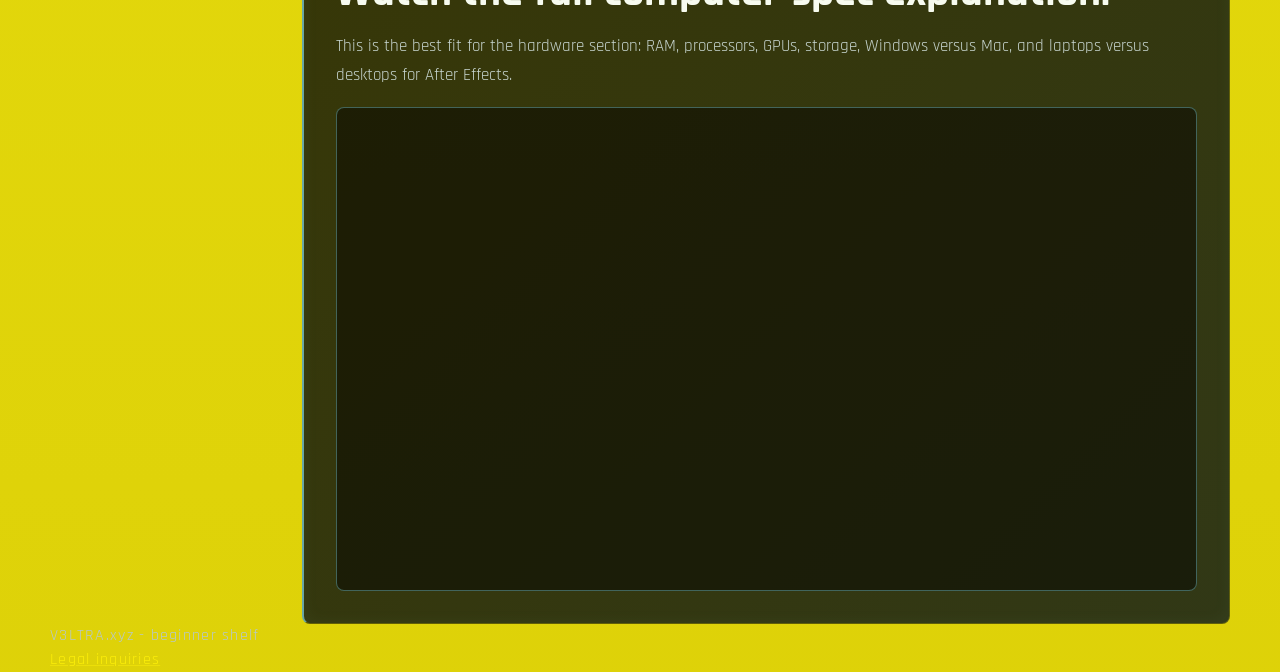
==== commit f02fcde3: "Expand AE version guide and polish navigation" ====
--- a/beginners-guide.html
+++ b/beginners-guide.html
@@ -15,6 +15,81 @@
     max-width: 1180px !important;
   }
 
+  .beginner-guide-page > .nav {
+    width: 100%;
+    min-height: 54px;
+    gap: 10px !important;
+    padding: 8px 44px 11px 10px !important;
+    margin: 0 0 30px !important;
+    border: 1px solid rgba(252, 238, 9, 0.28);
+    border-radius: 8px;
+    background:
+      linear-gradient(90deg, rgba(252, 238, 9, 0.1), rgba(140, 236, 255, 0.08)),
+      rgba(4, 8, 8, 0.84);
+    box-shadow: inset 0 -1px 0 rgba(140, 236, 255, 0.16), 0 0 20px rgba(252, 238, 9, 0.08);
+    mask-image: linear-gradient(90deg, transparent 0, #000 30px, #000 calc(100% - 42px), transparent 100%);
+    overflow-x: auto;
+    scrollbar-color: rgba(252, 238, 9, 0.62) rgba(4, 8, 8, 0.62);
+    scrollbar-width: thin;
+  }
+
+  .v3-discord-ready .beginner-guide-page > .nav {
+    padding-right: 360px !important;
+  }
+
+  .beginner-guide-page > .nav::-webkit-scrollbar {
+    height: 8px;
+  }
+
+  .beginner-guide-page > .nav::-webkit-scrollbar-track {
+    background: rgba(4, 8, 8, 0.62);
+  }
+
+  .beginner-guide-page > .nav::-webkit-scrollbar-thumb {
+    background: linear-gradient(90deg, rgba(252, 238, 9, 0.7), rgba(140, 236, 255, 0.62));
+    border-radius: 999px;
+  }
+
+  .beginner-guide-page > .nav a {
+    min-height: 38px;
+    padding: 10px 14px !important;
+    border-color: rgba(252, 238, 9, 0.3) !important;
+    border-radius: 5px;
+    background: rgba(7, 17, 17, 0.82) !important;
+    color: #f3f8ef !important;
+    font-size: 11px !important;
+    font-weight: 700;
+    letter-spacing: 0.08em !important;
+  }
+
+  .beginner-guide-page > .nav a:hover,
+  .beginner-guide-page > .nav a:focus-visible,
+  .beginner-guide-page > .nav a.active {
+    border-color: rgba(140, 236, 255, 0.68) !important;
+    background: rgba(140, 236, 255, 0.1) !important;
+    color: #fcee09 !important;
+    box-shadow: inset 0 -2px 0 rgba(252, 238, 9, 0.82) !important;
+  }
+
+  .beginner-guide-page .phead {
+    width: 100%;
+    display: flex;
+    flex-wrap: wrap;
+    align-items: center;
+    gap: 12px 18px;
+    margin-bottom: 26px !important;
+  }
+
+  .beginner-guide-page .phead h1 {
+    margin: 0;
+    line-height: 0.95;
+  }
+
+  .beginner-guide-page .phead .sub {
+    margin: 0;
+    align-self: center;
+  }
+
   .guide-hero {
     width: 100%;
     margin-bottom: 18px;
@@ -97,15 +172,20 @@
 
   .guide-rail {
     position: sticky;
-    top: 88px;
+    top: 102px;
     z-index: 9;
+    align-self: start;
+    max-height: calc(100vh - 124px);
+    overflow-y: auto;
     padding: 12px;
-    border: 1px solid rgba(252, 238, 9, 0.22);
+    border: 1px solid rgba(252, 238, 9, 0.26);
     border-radius: 8px;
     background:
-      linear-gradient(180deg, rgba(252, 238, 9, 0.055), rgba(140, 236, 255, 0.035)),
-      rgba(4, 8, 8, 0.82);
+      linear-gradient(180deg, rgba(252, 238, 9, 0.07), rgba(140, 236, 255, 0.045)),
+      rgba(4, 8, 8, 0.9);
+    box-shadow: 0 0 20px rgba(252, 238, 9, 0.08), inset 0 0 18px rgba(140, 236, 255, 0.05);
     backdrop-filter: blur(12px);
+    scrollbar-width: thin;
   }
 
   .rail-label {
@@ -157,7 +237,7 @@
   }
 
   .guide-section {
-    scroll-margin-top: 96px;
+    scroll-margin-top: 118px;
     padding: clamp(20px, 4vw, 32px);
   }
 
@@ -374,12 +454,15 @@
     }
 
     .guide-rail {
-      position: relative;
-      top: auto;
+      position: sticky;
+      top: 78px;
       display: flex;
       gap: 6px;
+      max-height: none;
       overflow-x: auto;
+      overflow-y: hidden;
       padding: 10px;
+      mask-image: linear-gradient(90deg, transparent 0, #000 24px, #000 calc(100% - 32px), transparent 100%);
       scrollbar-width: thin;
     }
 
@@ -400,6 +483,20 @@
     .guide-rail a.is-active {
       border-left-color: transparent;
       border-bottom-color: #fcee09;
+    }
+  }
+
+  @media (max-width: 760px) {
+    .v3-discord-ready .beginner-guide-page > .nav {
+      padding-right: 126px !important;
+    }
+
+    .beginner-guide-page .phead {
+      display: block;
+    }
+
+    .beginner-guide-page .phead .sub {
+      margin-top: 9px;
     }
   }
 
@@ -545,11 +642,70 @@
       <section class="guide-section" id="ae-version">
         <div class="guide-eyebrow">Version choice</div>
         <h2>Which After Effects version should you use?</h2>
-        <p>Start with the newest version your system can run well. Newer releases bring bug fixes, format support, and features that older tutorials may not cover. If your device is low-end or a plugin you rely on is unstable, stepping back one or two versions can be a reasonable tradeoff.</p>
-        <p>Project compatibility is the biggest thing to understand. After Effects can usually open projects made in the same or older versions, but older versions cannot reliably open projects saved in newer versions. If you need to share work with someone on an older release, use <strong>File &gt; Save As &gt; Save a Copy As</strong> for the target version when available.</p>
-        <p>If you are on Apple Silicon, plugin compatibility matters as much as the After Effects version itself. Some tools are native, some still need Rosetta, and some older plugins are not worth building a workflow around.</p>
+        <p>The best After Effects version is usually the newest stable release that runs well on your computer and supports the plugins, scripts, and extensions you need.</p>
+        <p>Newer versions can include performance improvements, bug fixes, updated format support, and new features. However, updating immediately is not always the best decision. A version that works reliably with your current setup can be more useful than the newest release available.</p>
+
+        <div class="quick-answer">
+          <article class="guide-card">
+            <div class="mini-label">The quick answer</div>
+            <h3>Choose stability over popularity</h3>
+            <p>Start with the newest stable version your system can comfortably handle. Avoid choosing a version just because it is popular on TikTok, used in a tutorial, or recommended without any explanation.</p>
+          </article>
+          <article class="guide-card">
+            <ul class="spec-list">
+              <li>The newest release runs poorly on your computer.</li>
+              <li>An important plugin does not support it yet.</li>
+              <li>You experience frequent crashes or rendering problems.</li>
+              <li>You need to work with someone using an older version.</li>
+              <li>A project or template was created for a specific release.</li>
+            </ul>
+          </article>
+        </div>
+
+        <p>You usually do not need to move back several years. Going back one or two major versions is often enough to avoid compatibility or performance issues without losing too many newer features.</p>
+
+        <div class="hardware-grid">
+          <article class="guide-card">
+            <h3>Plugin compatibility</h3>
+            <p>Plugin compatibility is one of the biggest reasons editors stay on older versions of After Effects.</p>
+            <p>When Adobe releases a major update, plugin developers may need time to update their software. Until then, a plugin might fail to appear in the Effects menu, display an error while After Effects launches, crash when applied, work incorrectly during previews or exports, or open as a missing effect in older projects.</p>
+            <p>Scripts and extensions can have similar problems, especially when they depend on older Adobe systems that are no longer supported.</p>
+            <p>Some older plugins are eventually abandoned completely. In that situation, you may need to remain on an older After Effects version or replace the plugin with a newer alternative.</p>
+          </article>
+
+          <article class="guide-card">
+            <h3>Project compatibility</h3>
+            <p>After Effects can normally open projects created in the same version or an older version. The opposite direction is more limited.</p>
+            <p>Once a project has been saved in a newer major version, an older release may no longer be able to open it. After Effects sometimes provides an option to save a copy for the previous version, but newer effects and features may not transfer correctly.</p>
+            <p>Always duplicate important project files before opening them in another version. This gives you an untouched copy in case the project is converted or something does not carry over properly.</p>
+          </article>
+
+          <article class="guide-card">
+            <h3>System performance</h3>
+            <p>Newer does not always mean faster. New releases are generally designed for newer operating systems, processors, graphics cards, and drivers.</p>
+            <p>An older computer may technically be able to install the newest version while still struggling to run it smoothly.</p>
+            <ul class="clean-list">
+              <li>Slower previews than before.</li>
+              <li>Longer startup times.</li>
+              <li>Frequent freezing or crashing.</li>
+              <li>High memory usage during simple projects.</li>
+              <li>Plugins taking longer to load.</li>
+              <li>Worse performance compared with your previous version.</li>
+            </ul>
+          </article>
+
+          <article class="guide-card">
+            <h3>Updating safely</h3>
+            <p>Do not update during an important project unless you are trying to fix a specific issue. Updating can change plugin compatibility, project files, preferences, cache behavior, and rendering results.</p>
+            <p>Keep your current version installed while testing the new one. Open a copied project, test your main plugins and scripts, preview several compositions, and complete a short export before fully switching.</p>
+            <p>Keep backups of your presets, workspaces, scripts, and project files. Do not assume everything will automatically transfer into the new installation.</p>
+          </article>
+        </div>
+
         <div class="guide-note">
-          <p>Do not choose a version because it is popular on TikTok. Choose the newest version that runs reliably with your plugins and hardware.</p>
+          <div class="mini-label">V3LTRA note</div>
+          <p>Use the newest stable version that works properly with your computer and the tools your projects depend on.</p>
+          <p>There is no single version that is best for every editor. A slightly older release that runs smoothly and supports all of your plugins is better than a newer version that constantly creates compatibility problems.</p>
         </div>
       </section>
 
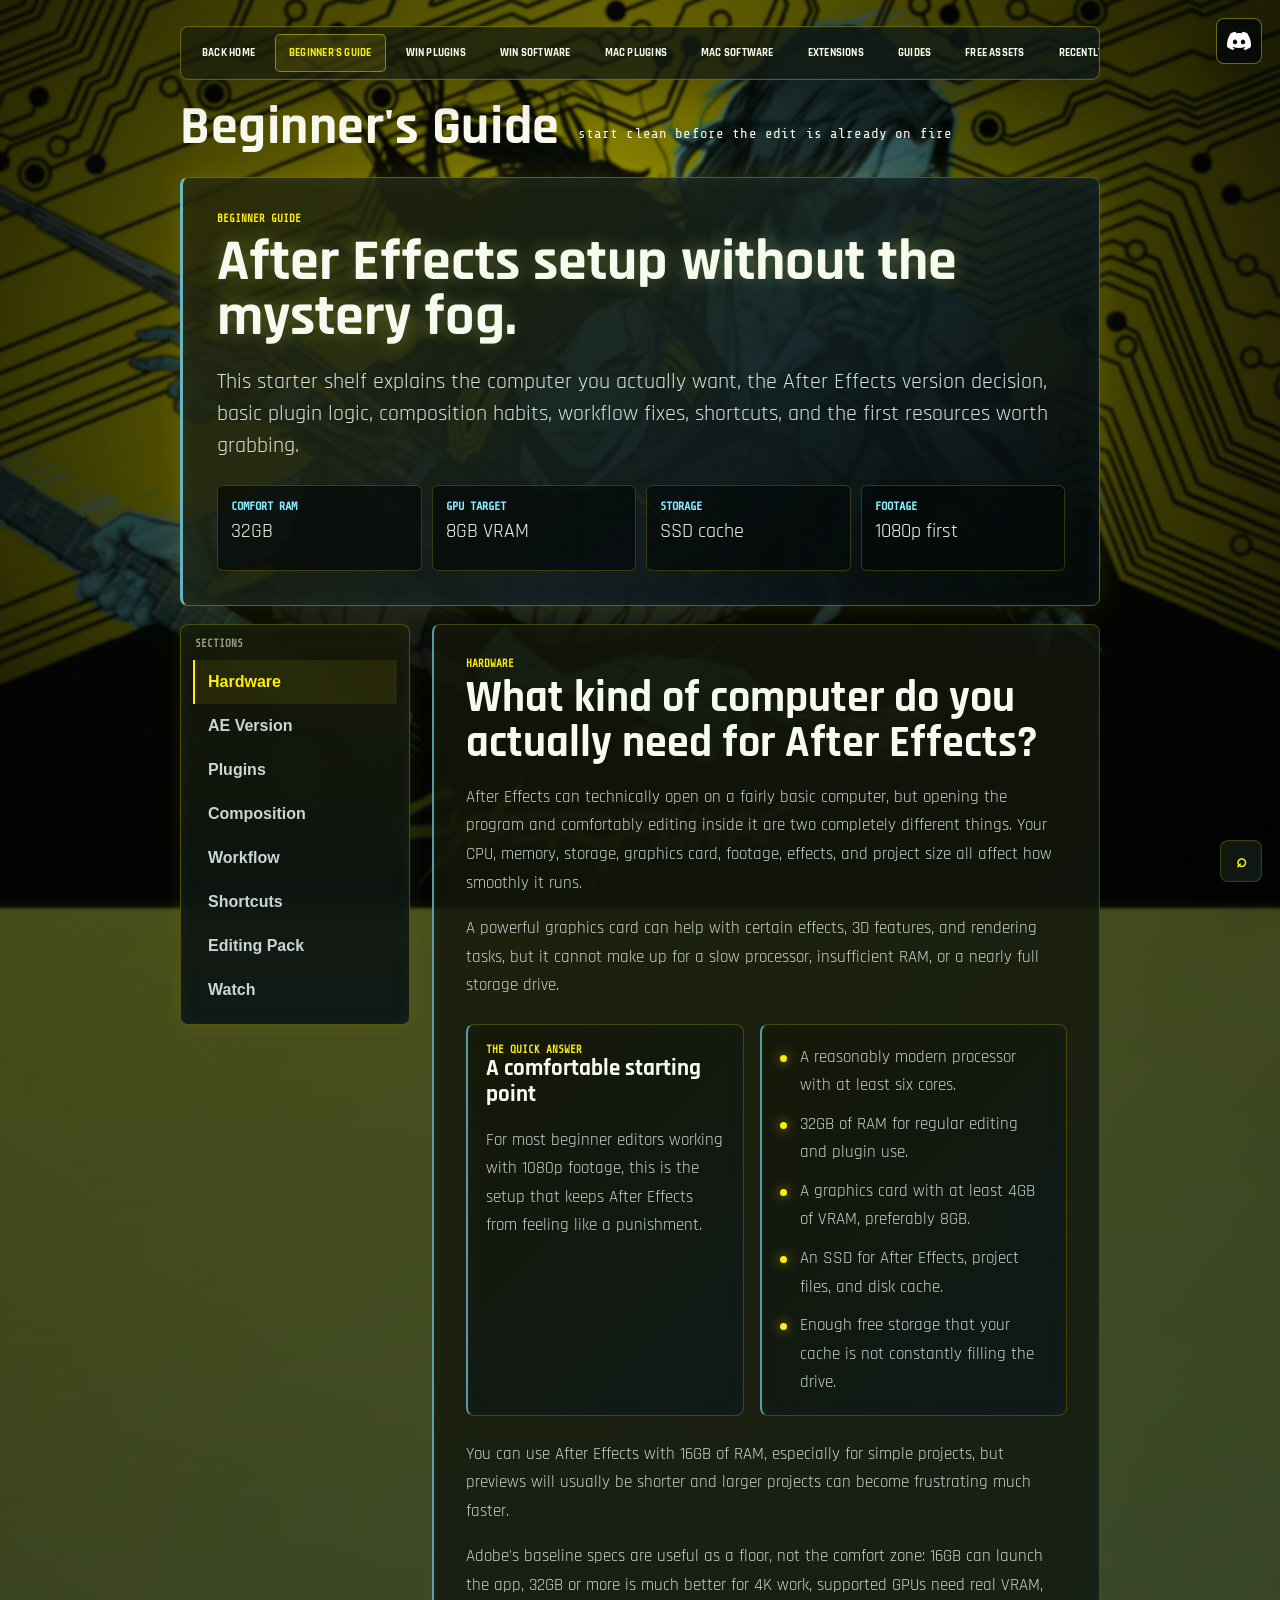
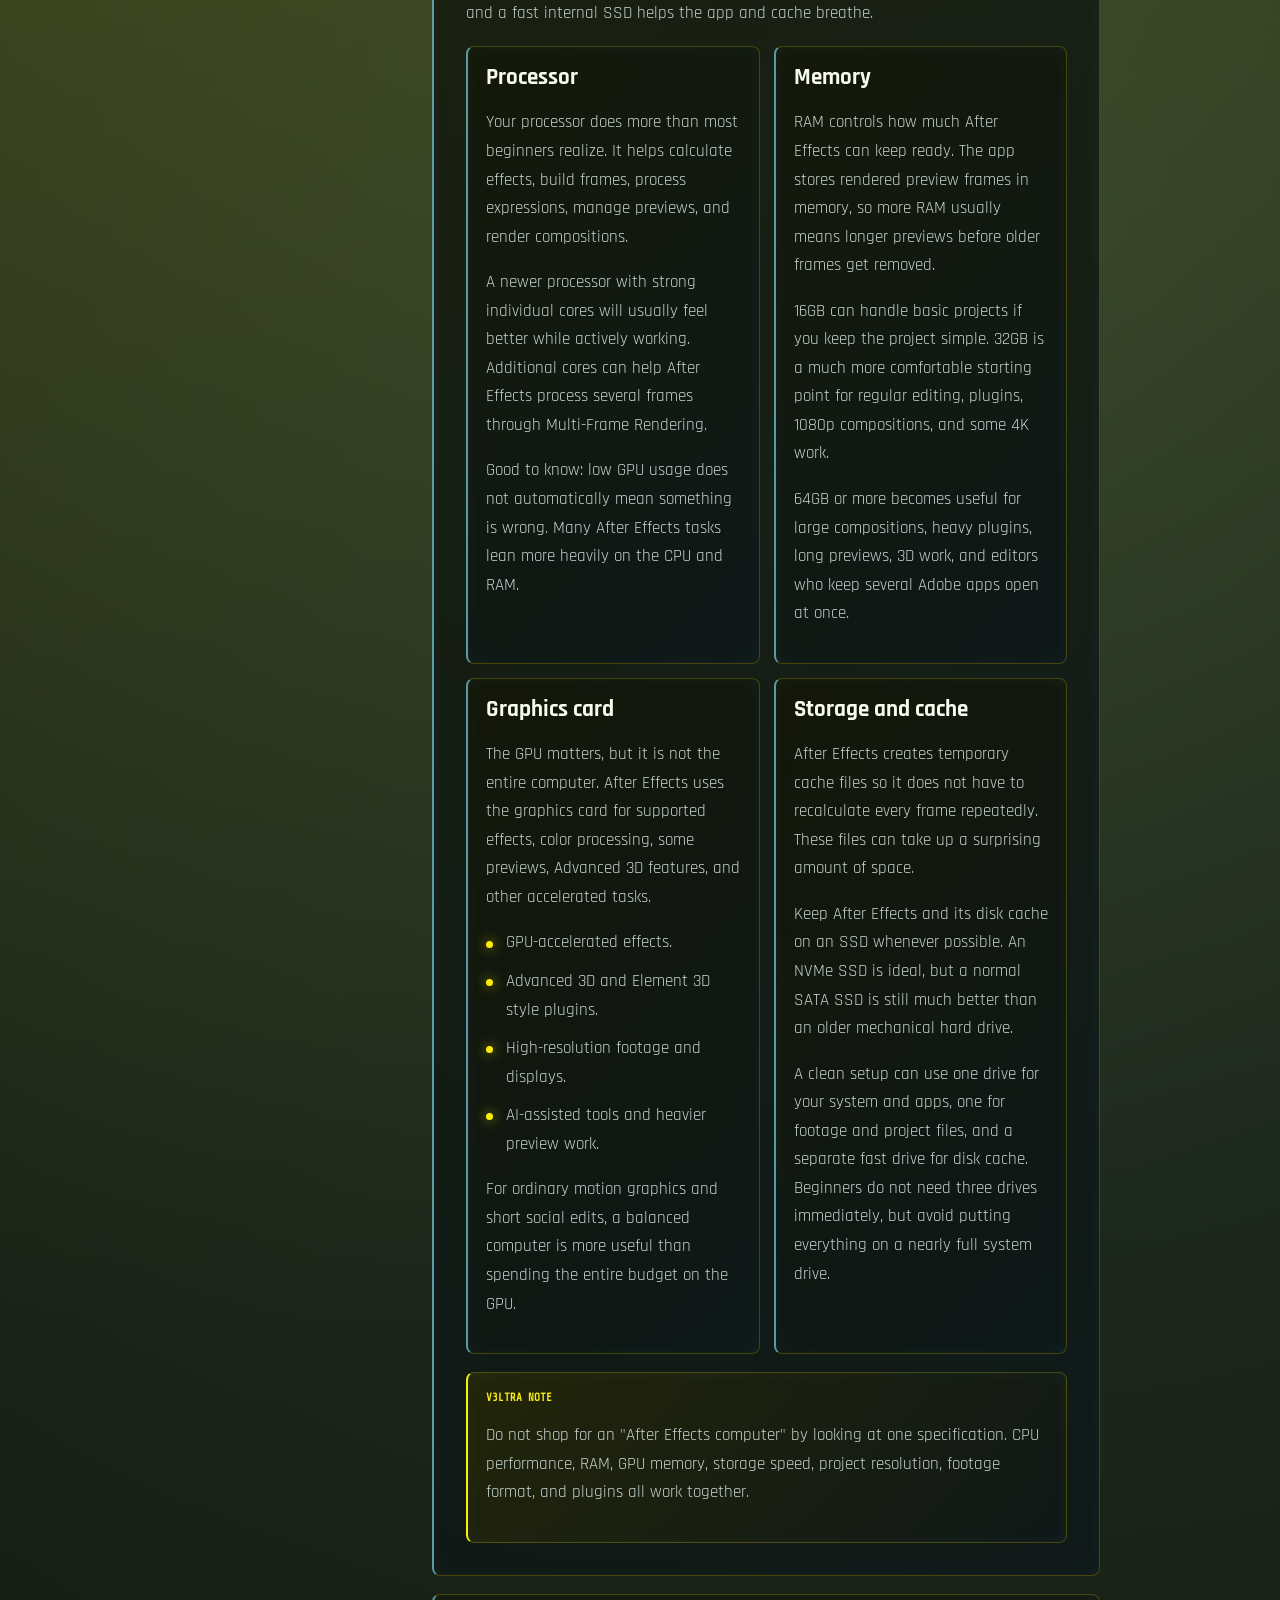
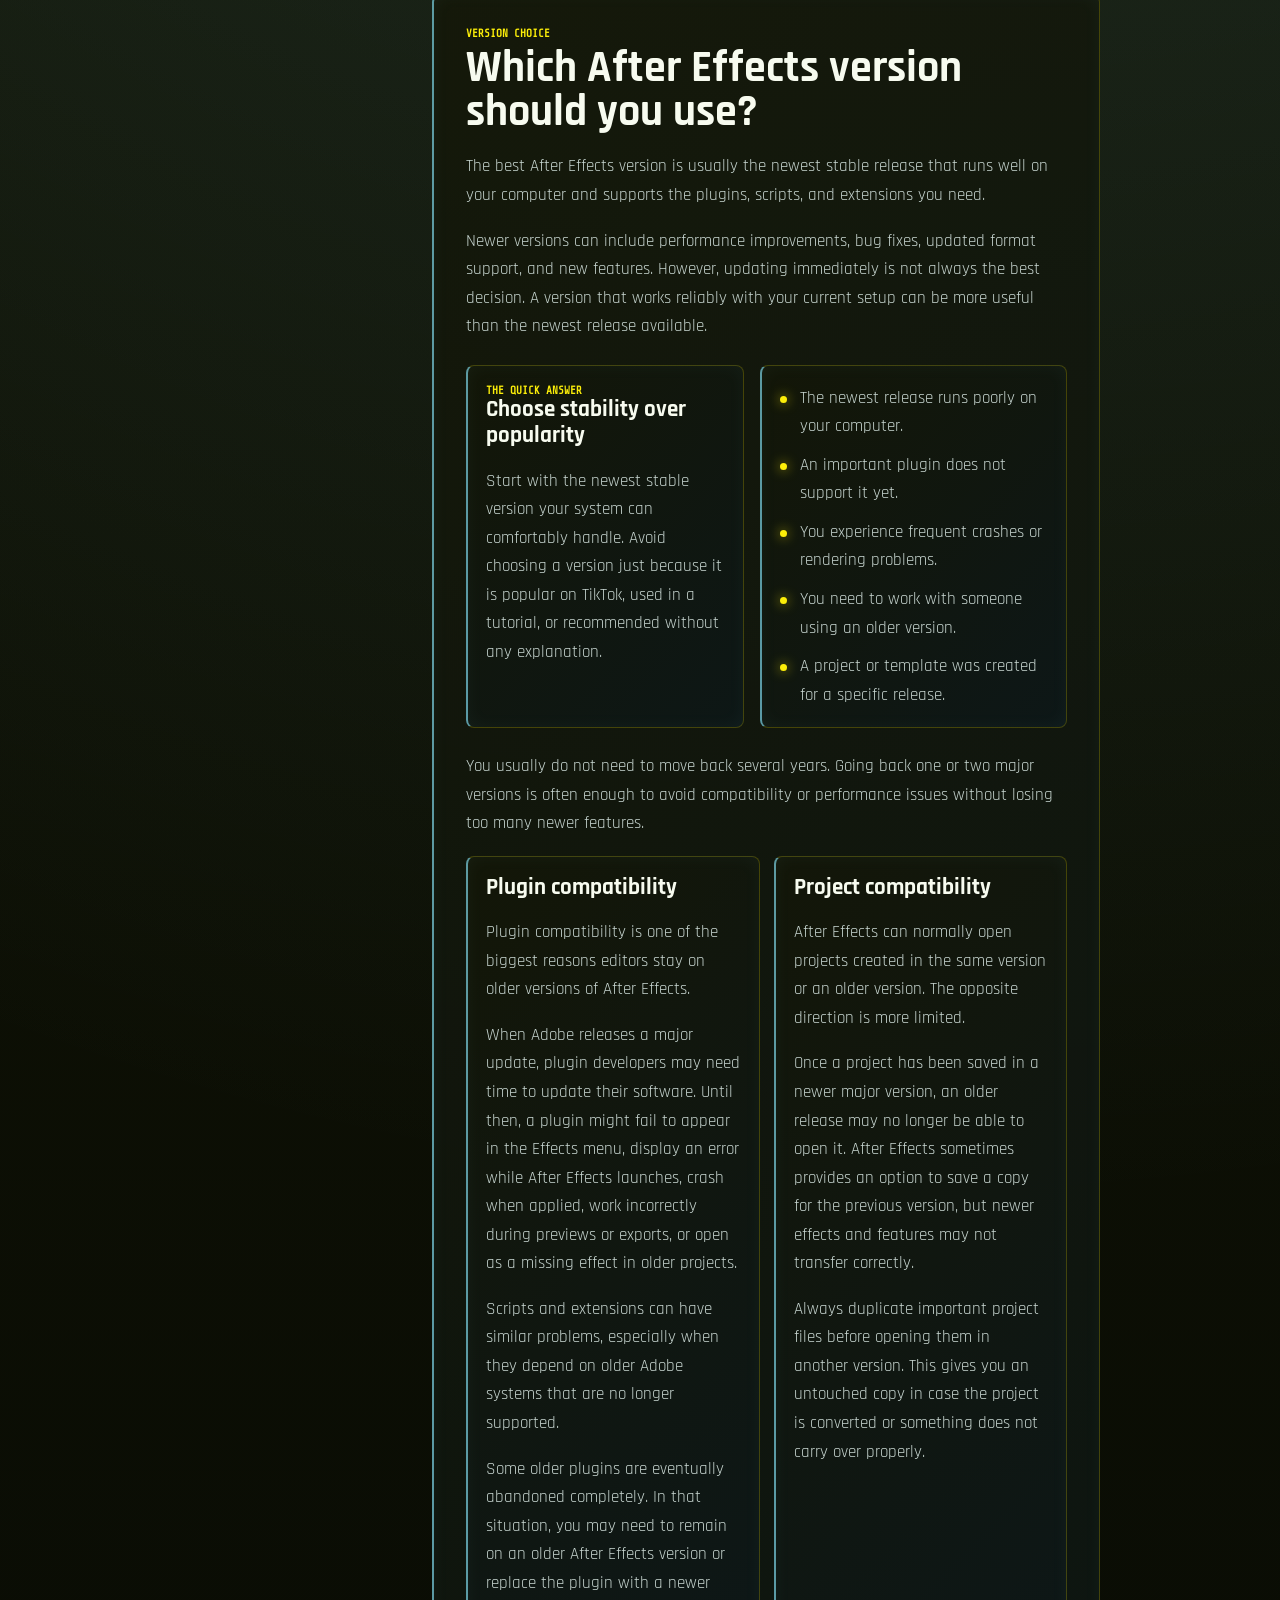
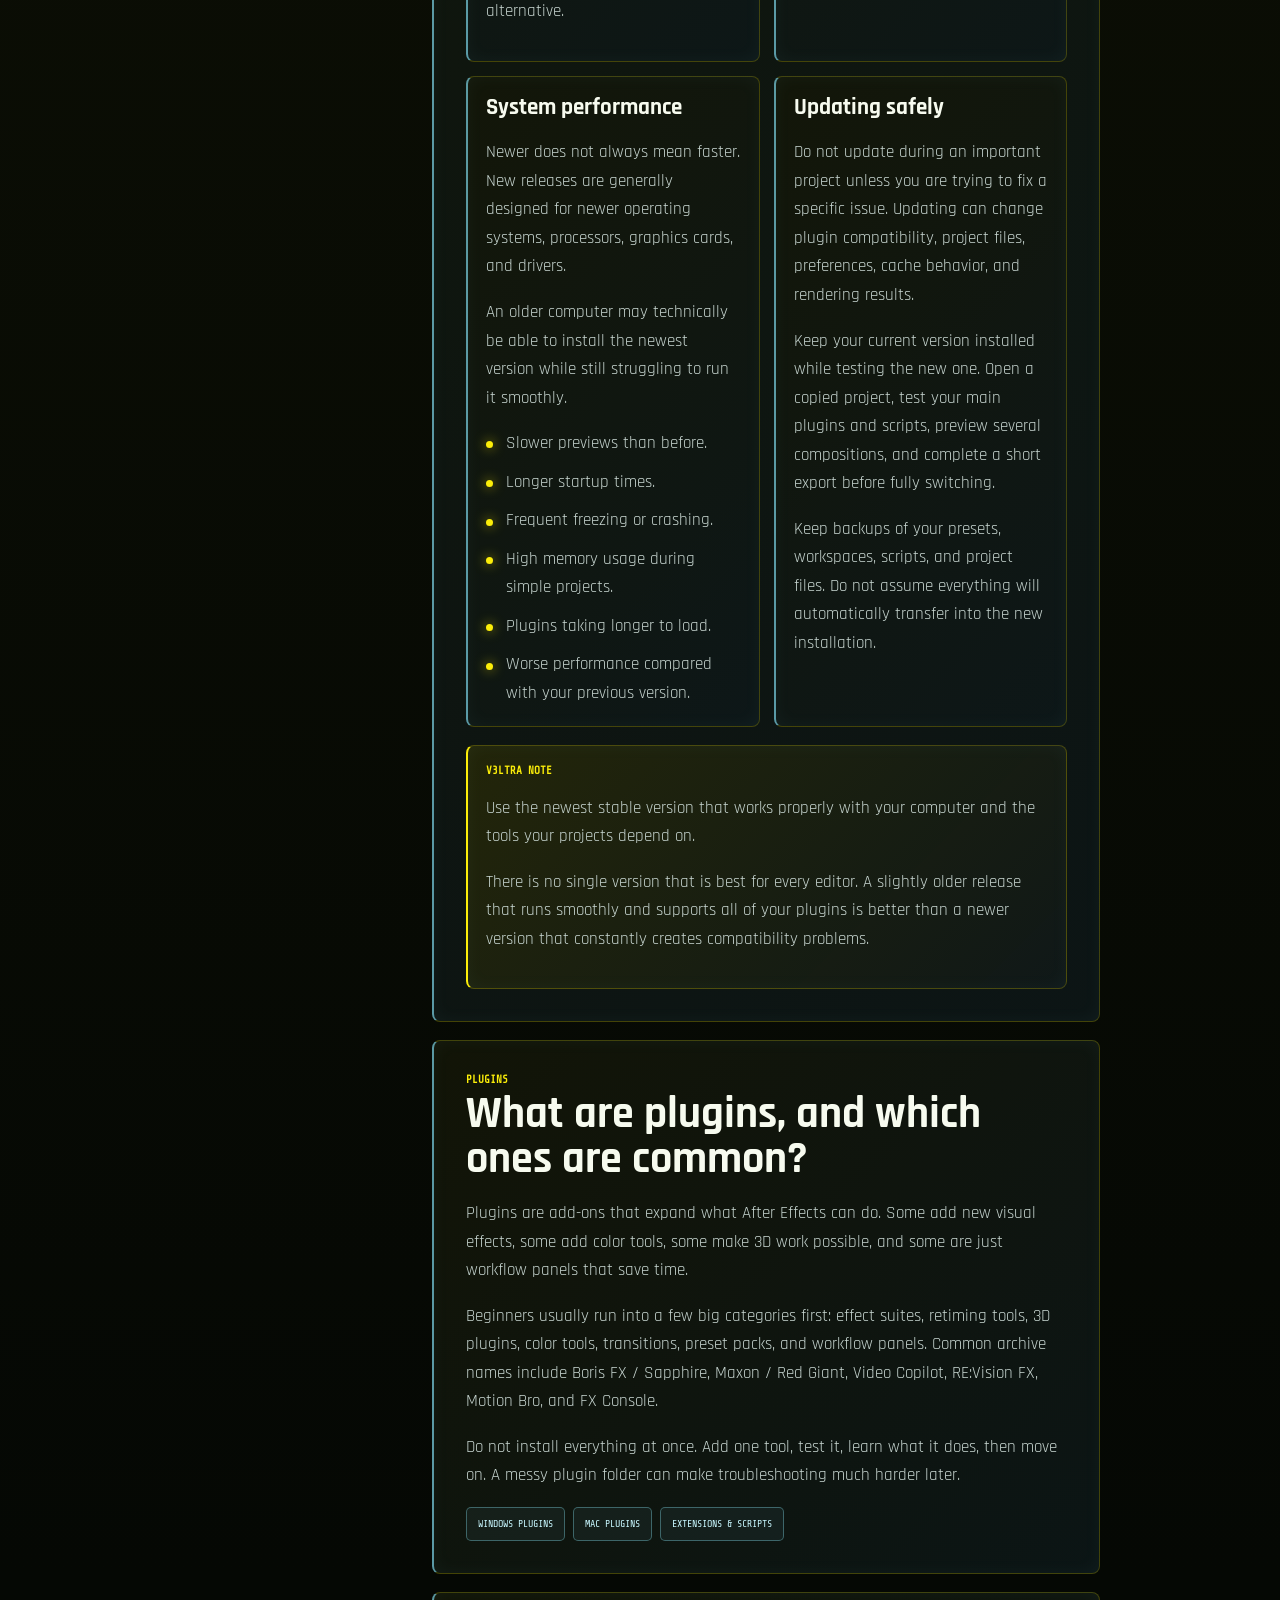
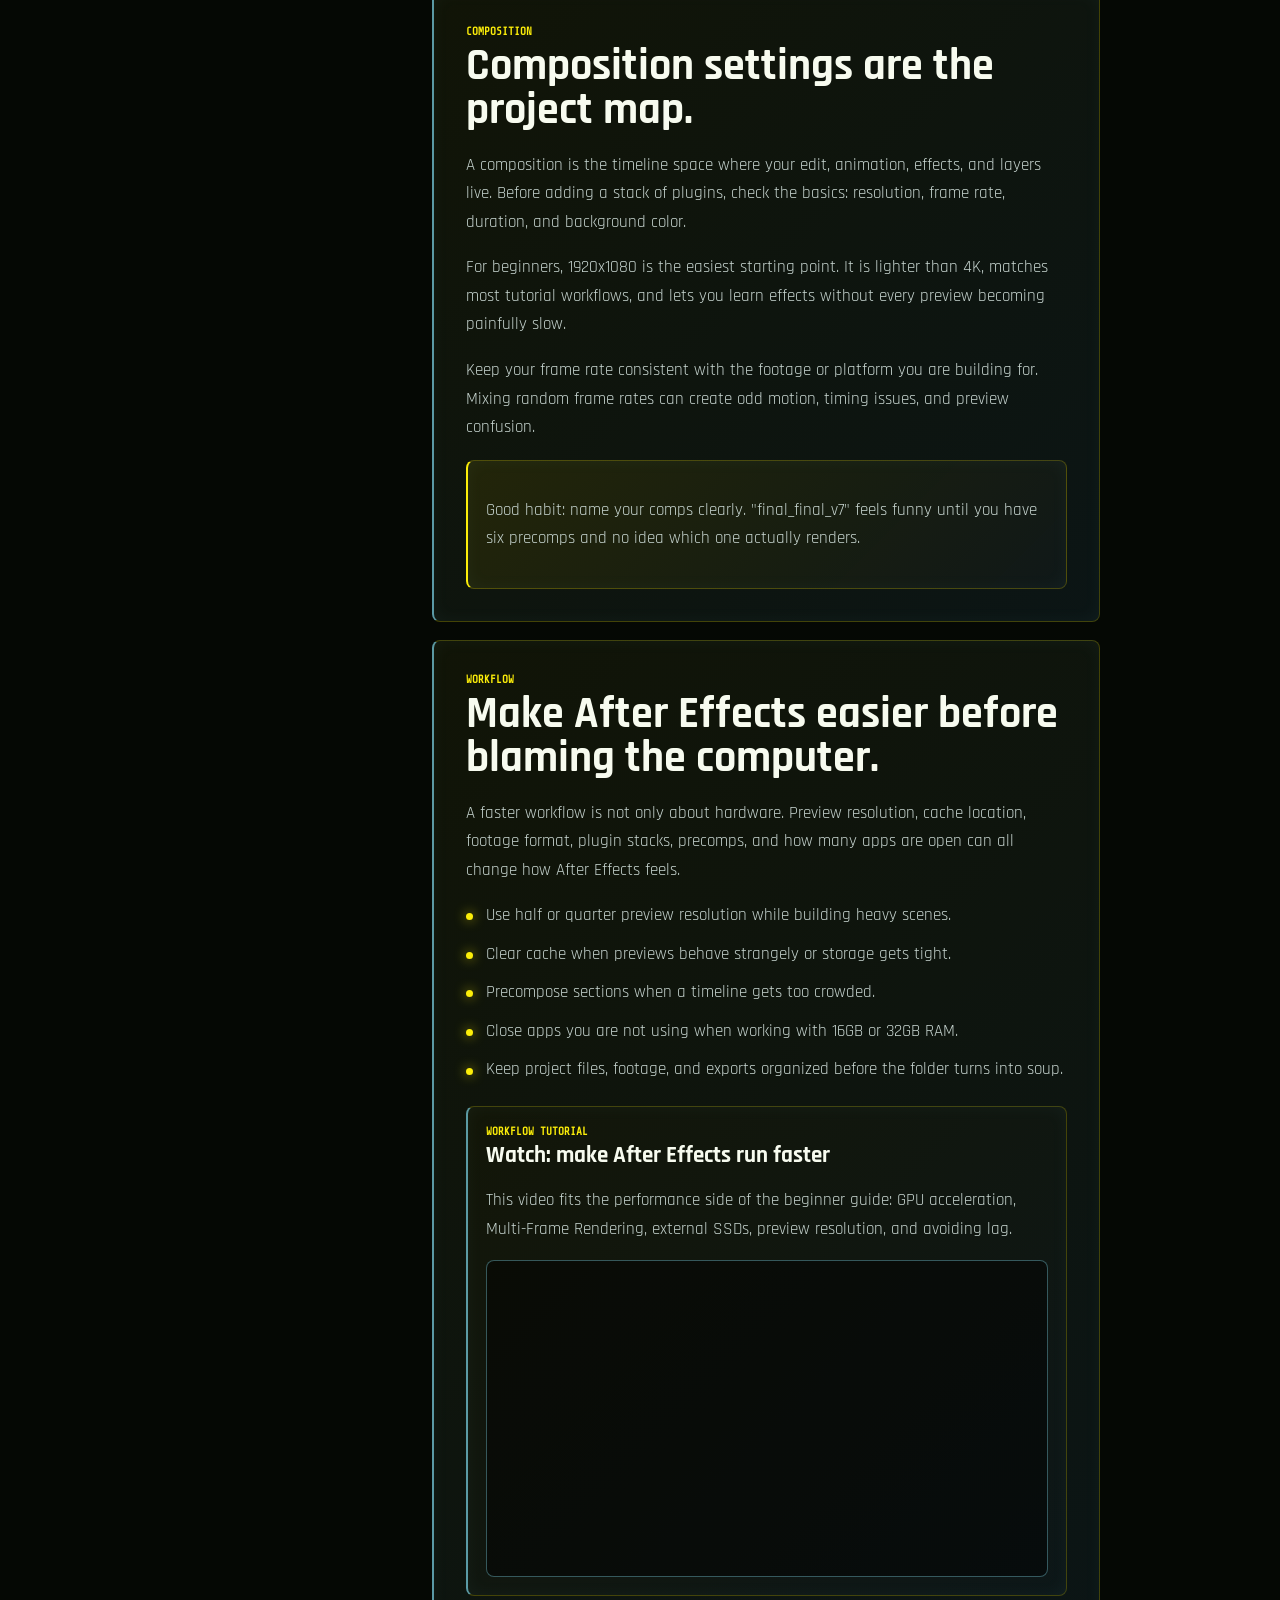
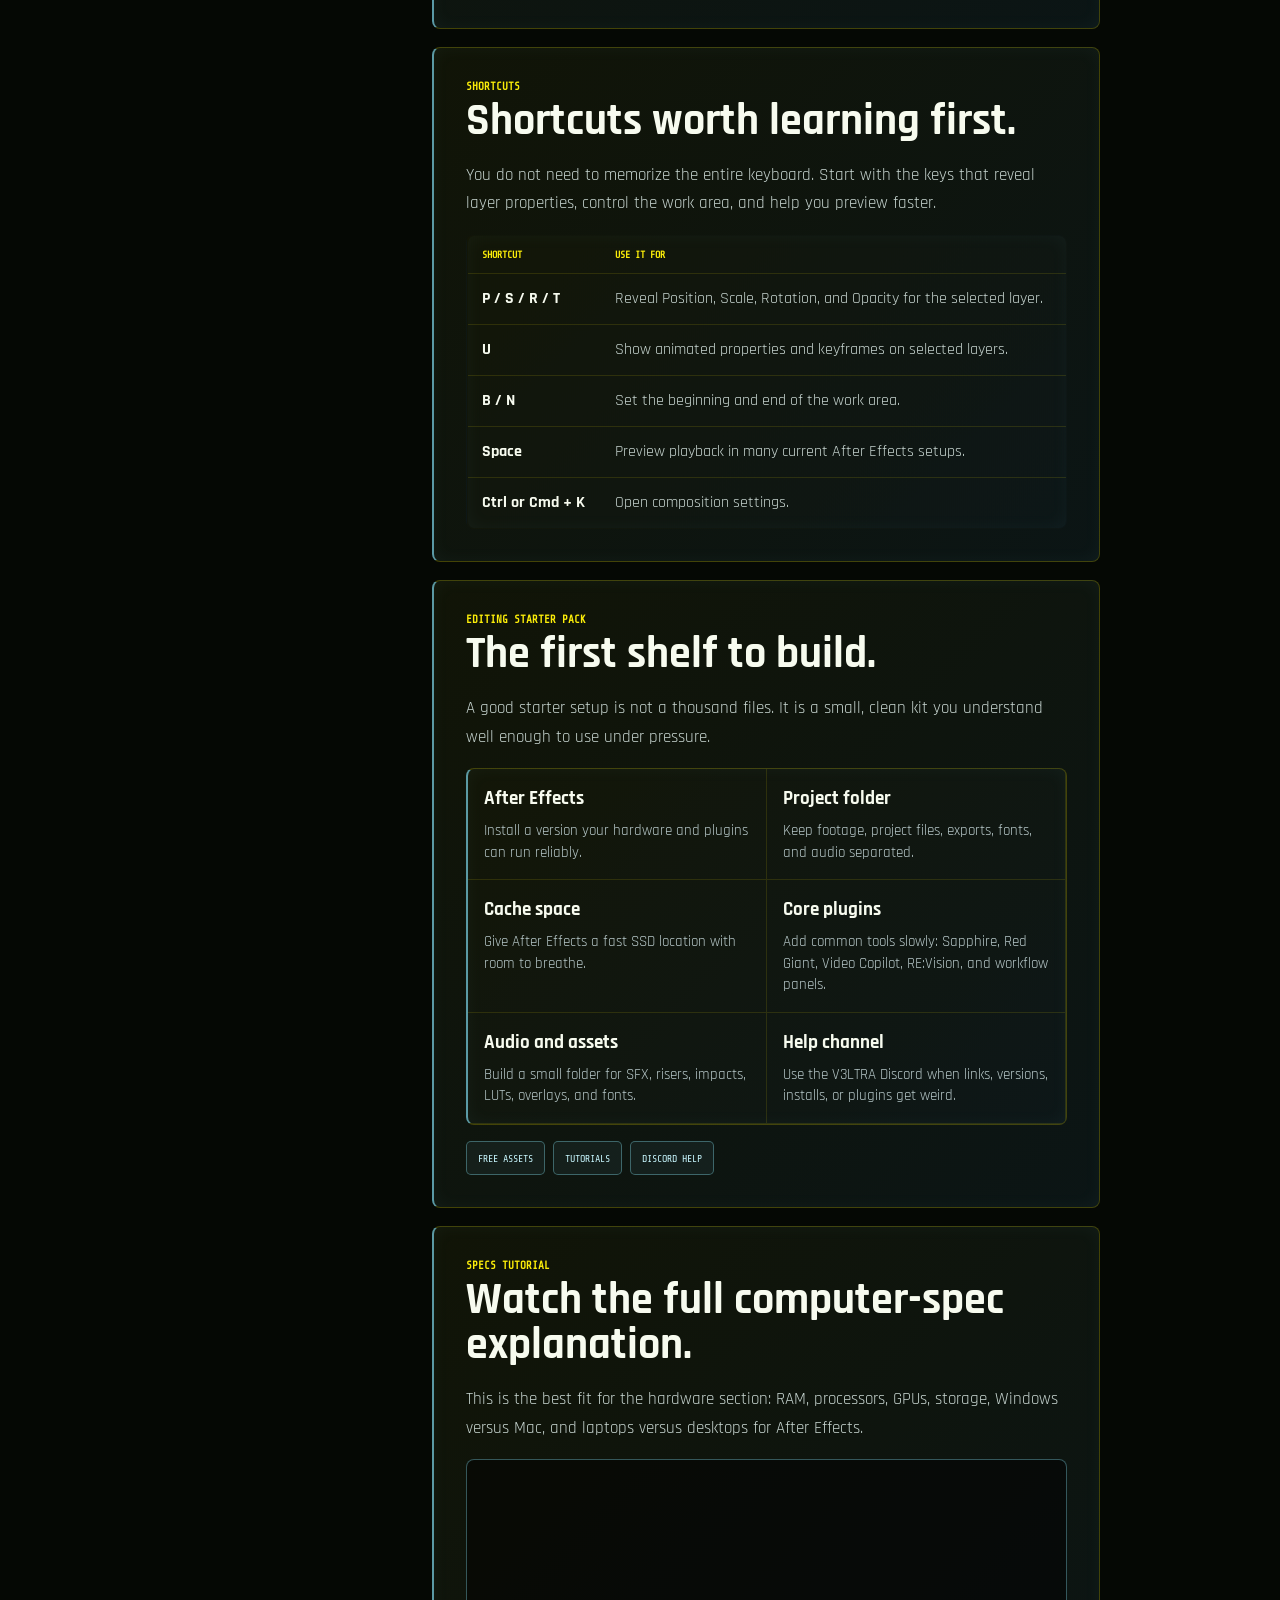
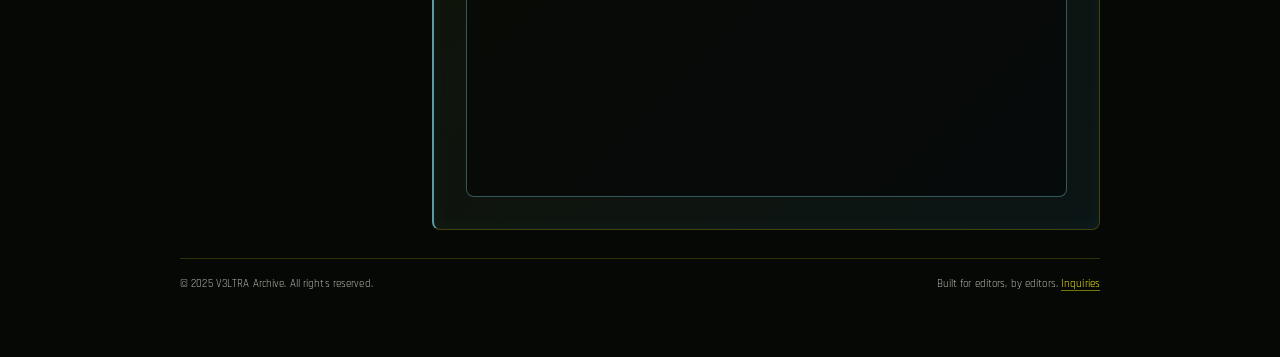
==== commit 5e60bebd: "Redesign archive interface" ====
--- a/beginners-guide.html
+++ b/beginners-guide.html
@@ -800,7 +800,7 @@
     </div>
   </div>
 
-  <footer class="footer"><div>V3LTRA.xyz - beginner shelf</div><div><a href="mailto:vltralegal@gmail.com">Legal inquiries</a></div></footer>
+  <footer class="footer"><div>&copy; 2025 V3LTRA Archive. All rights reserved.</div><div>Built for editors, by editors. <a href="mailto:vltralegal@gmail.com">Inquiries</a></div></footer>
 </main>
 <script src="v3ltra.js" defer></script>
 </body>
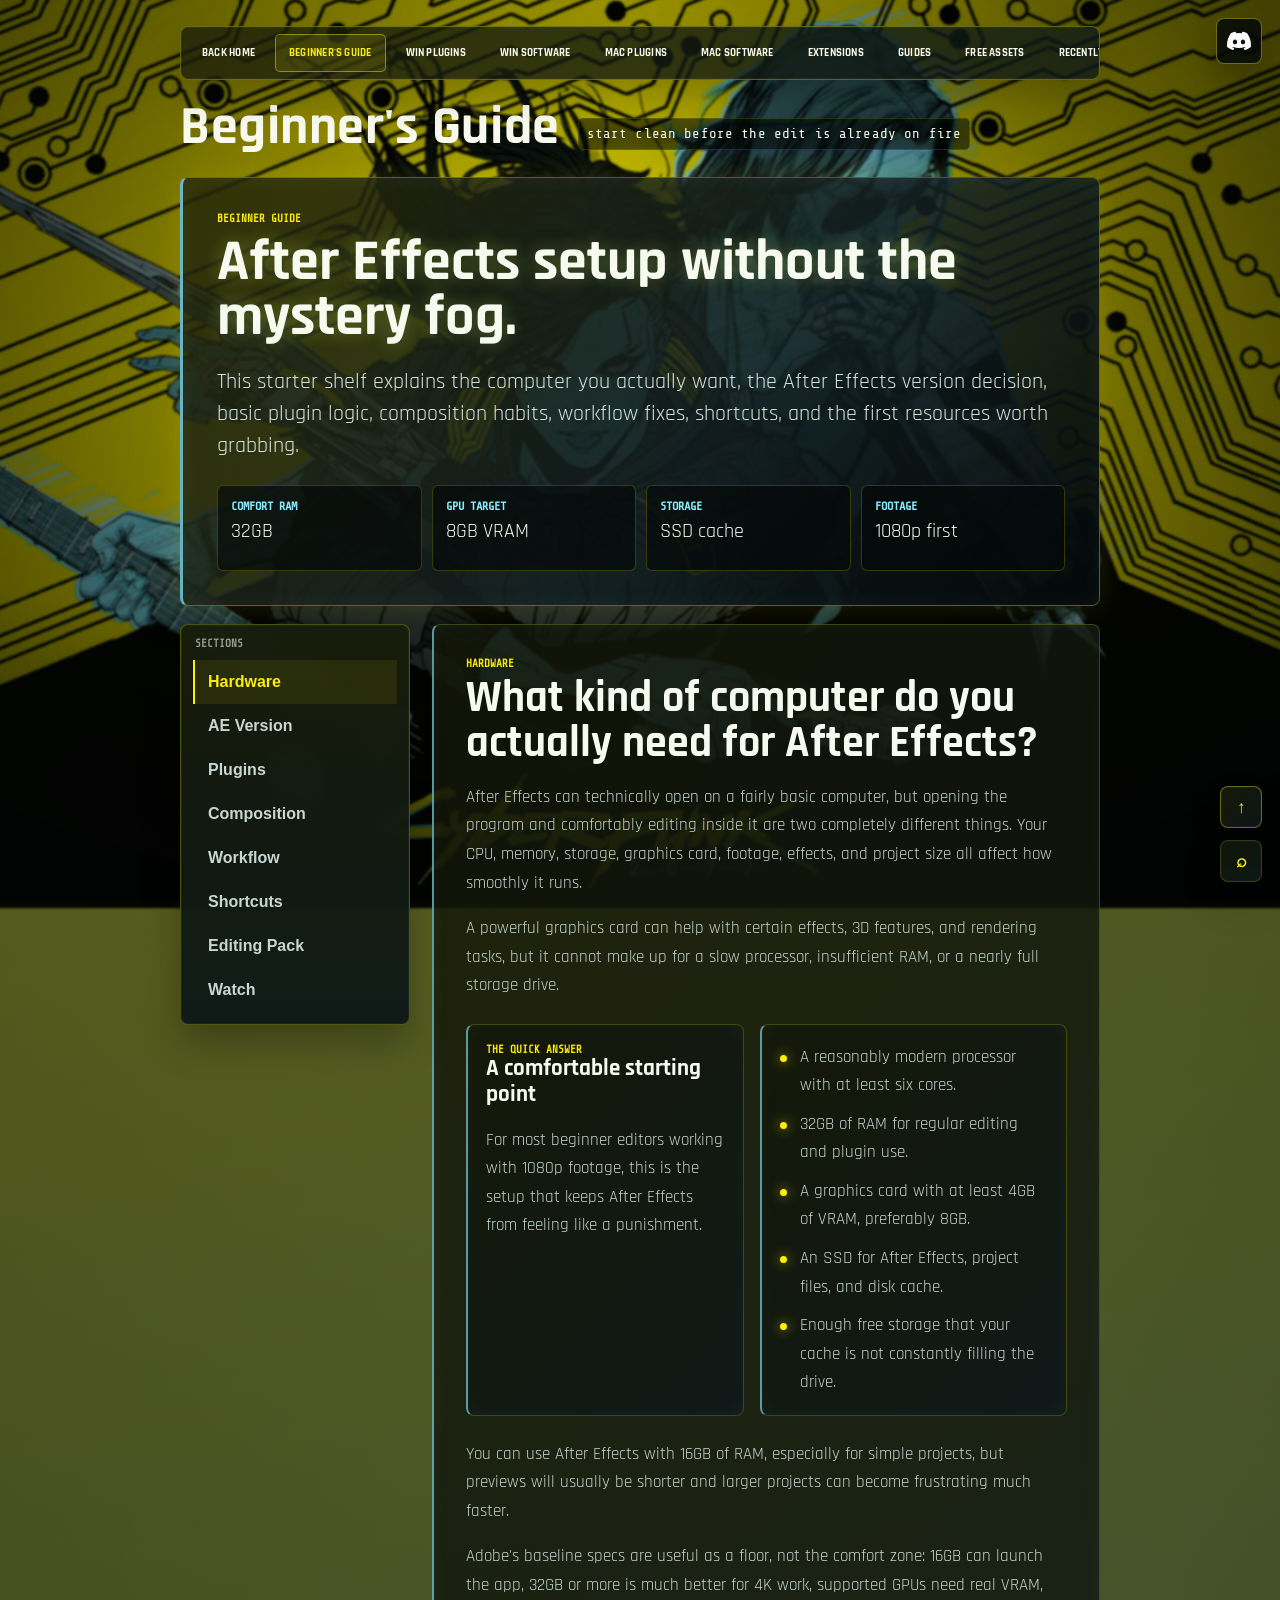
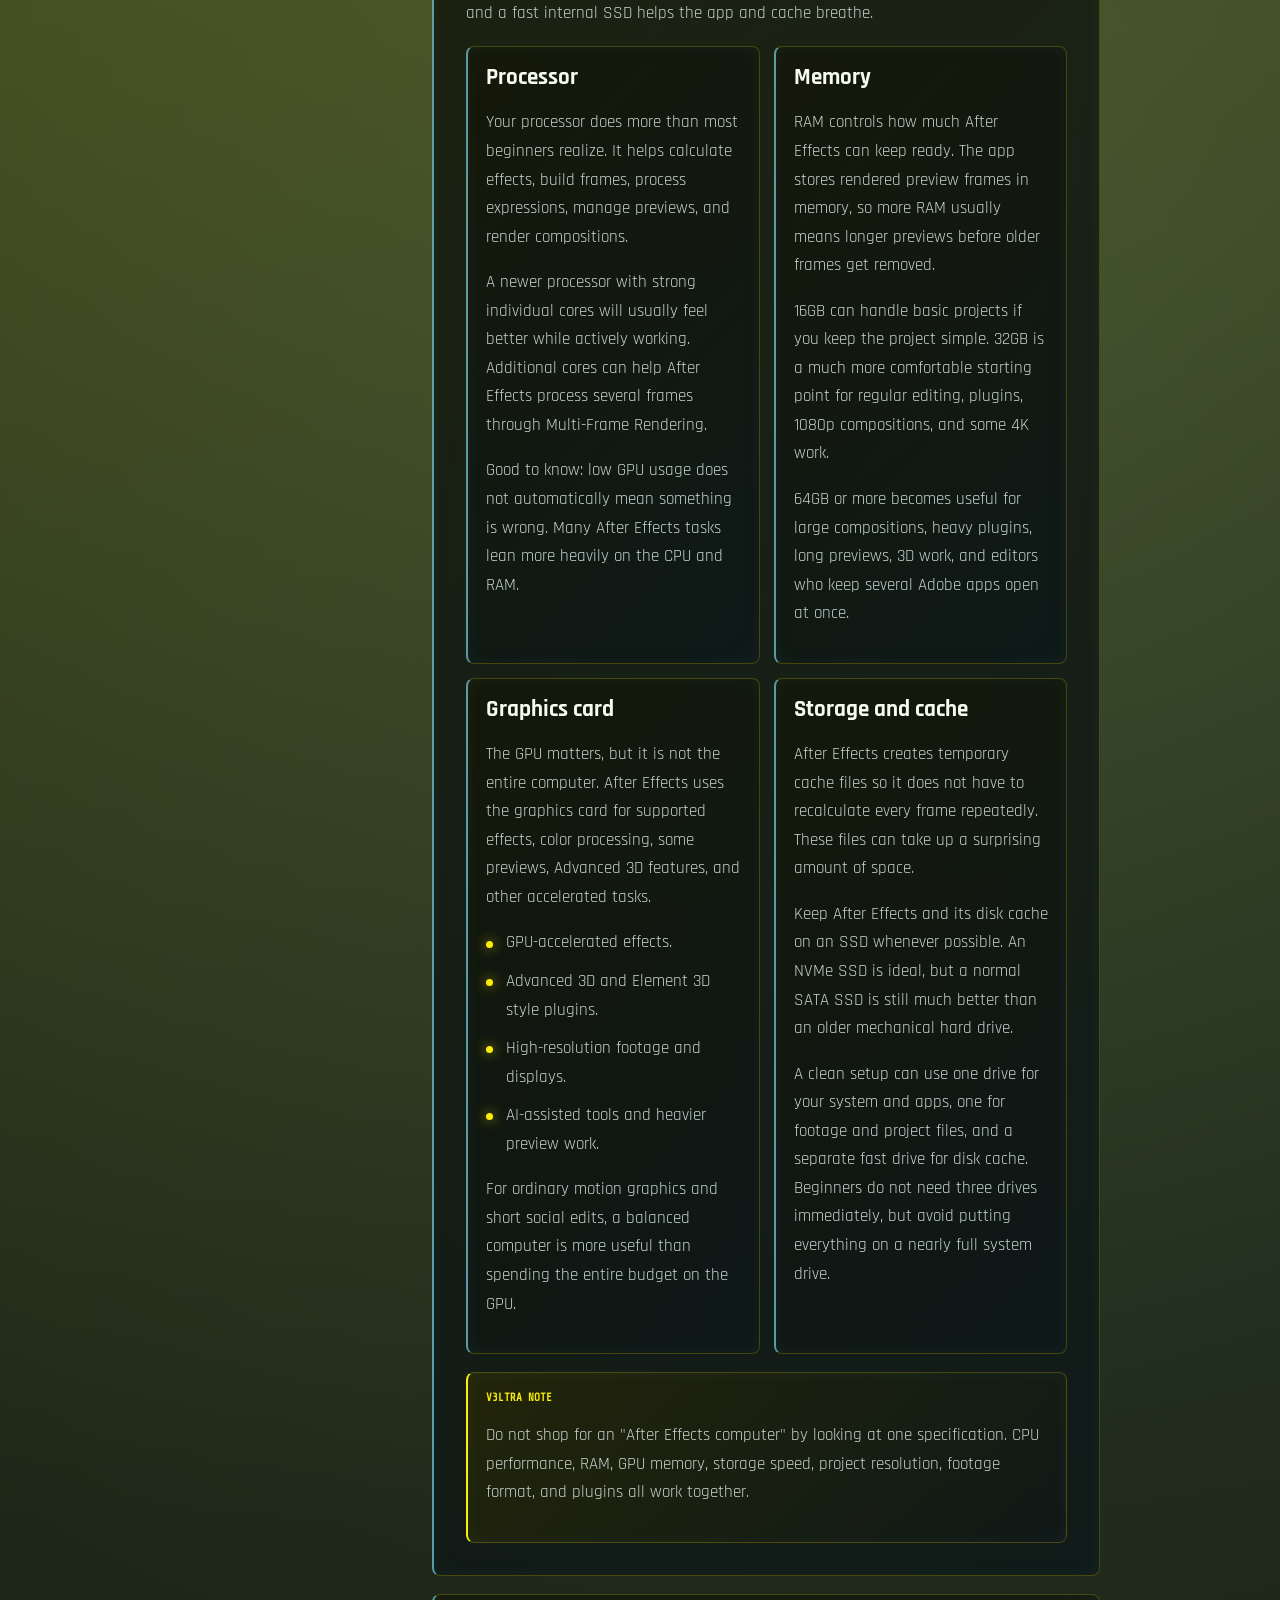
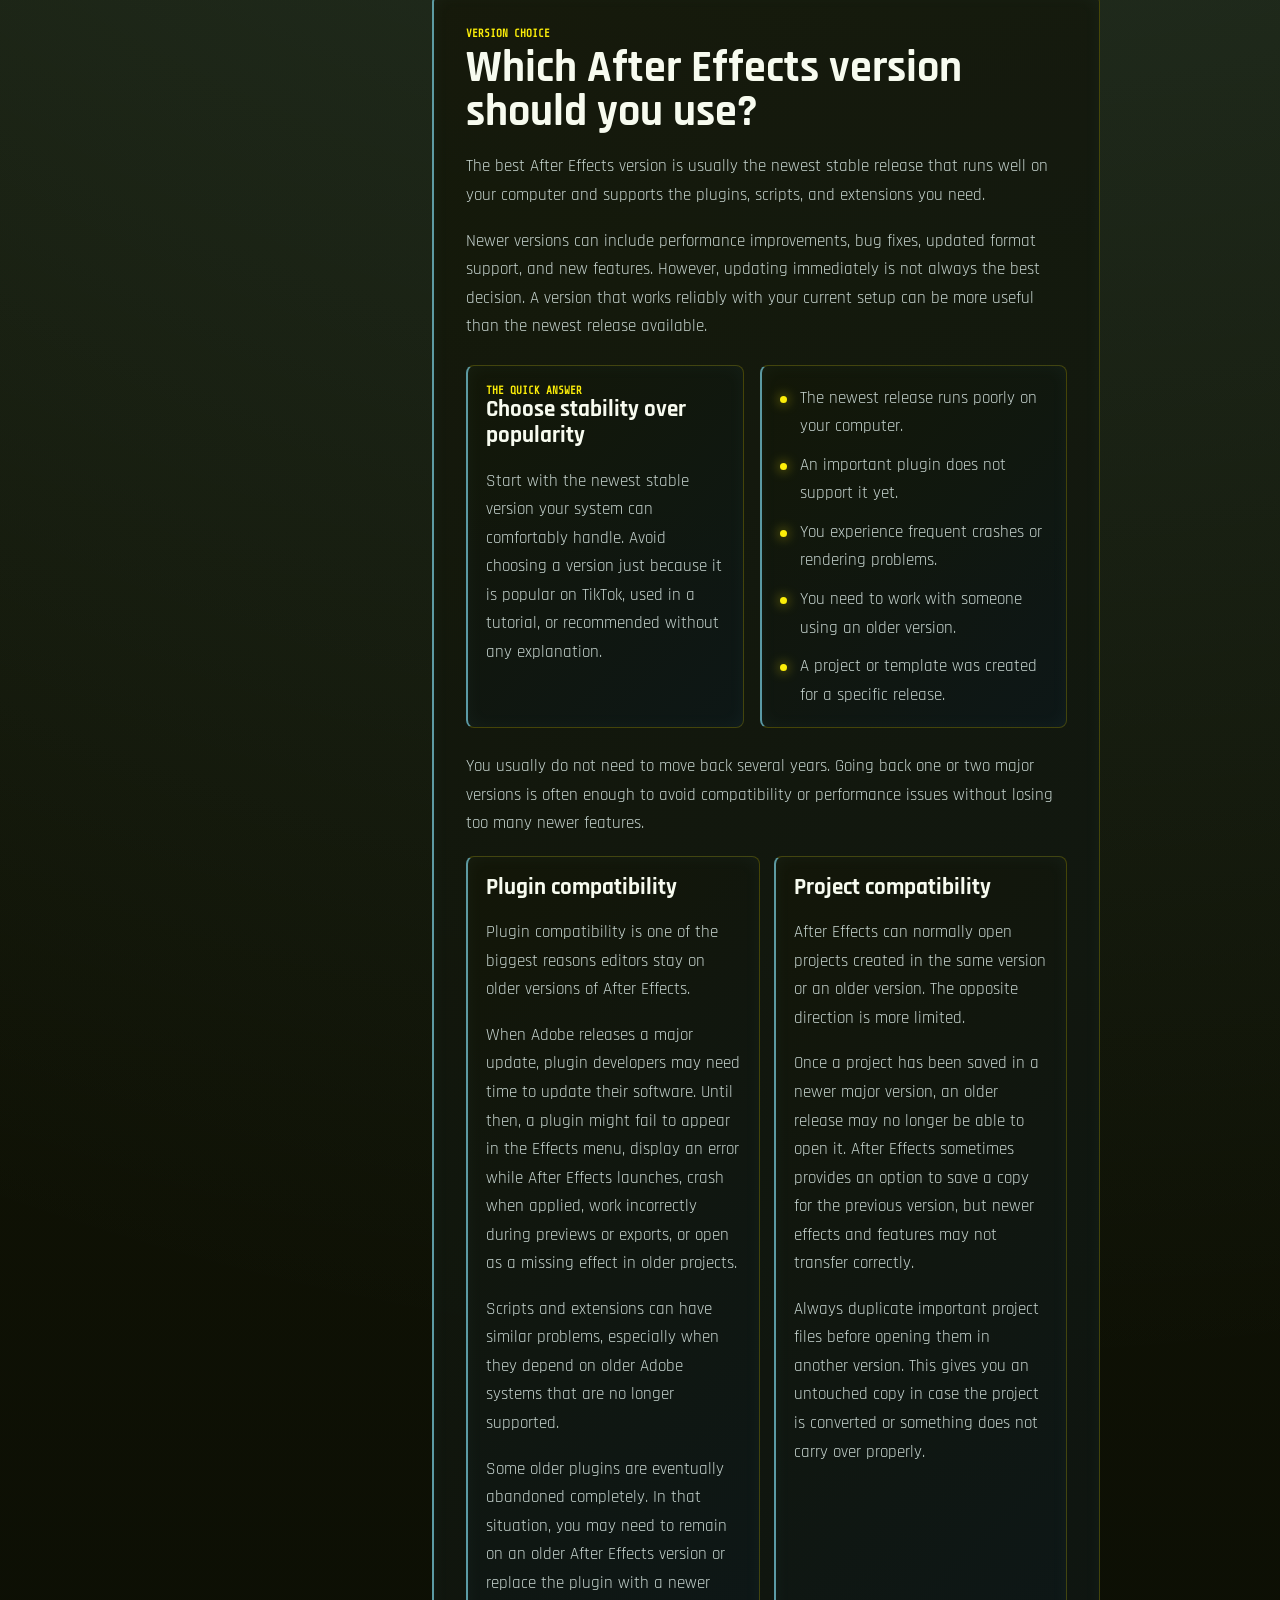
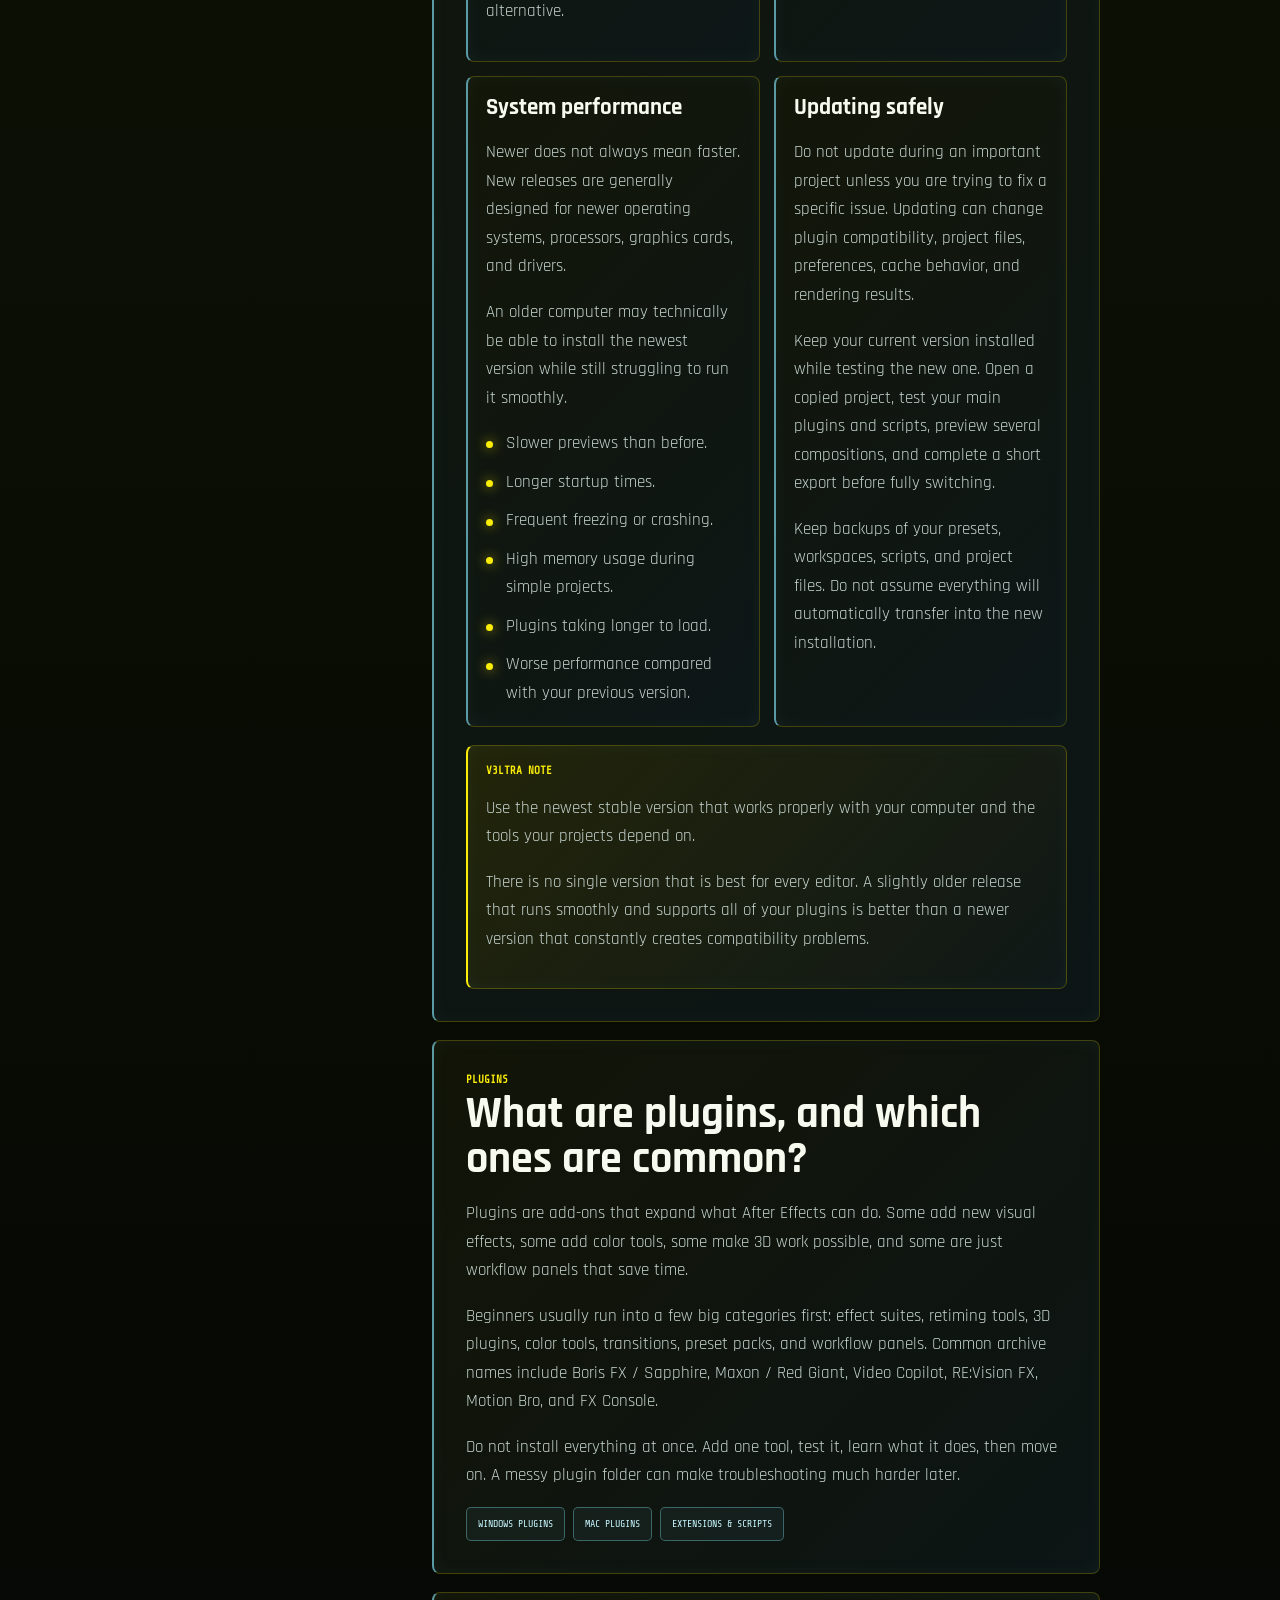
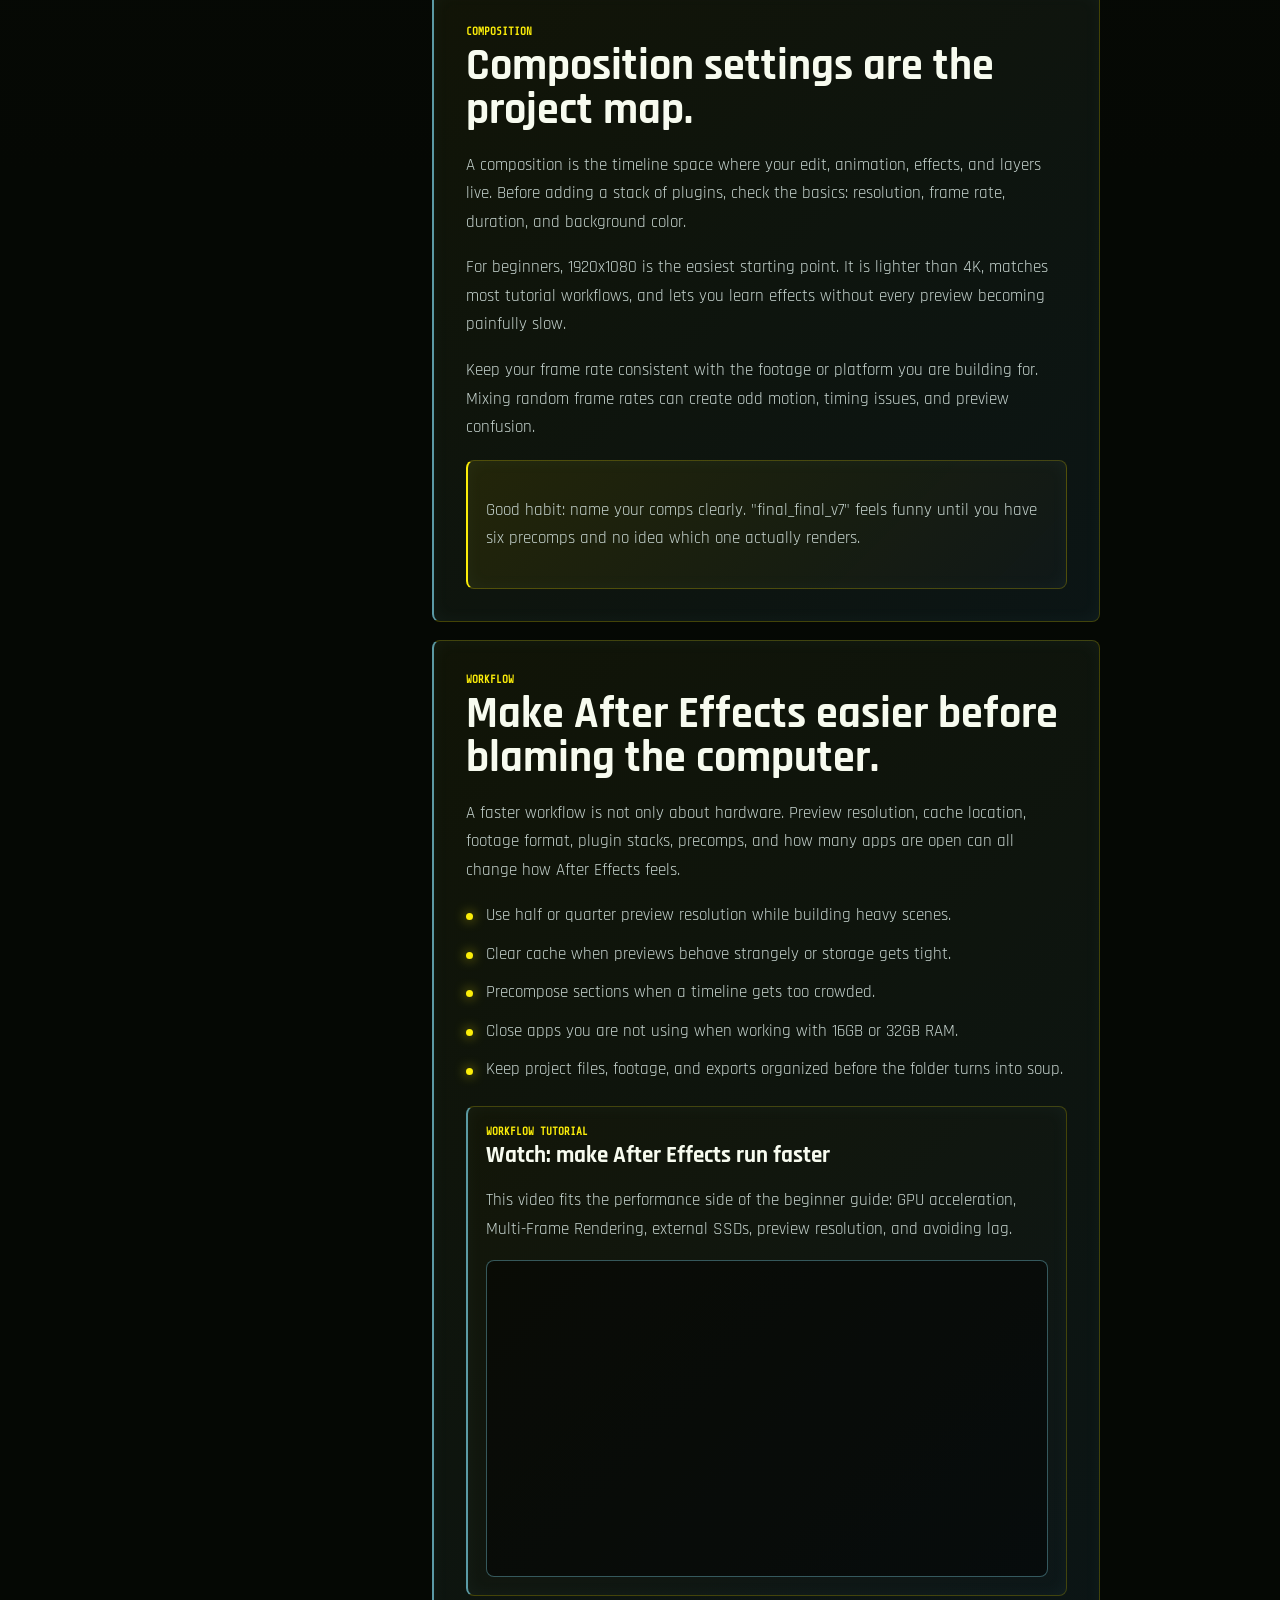
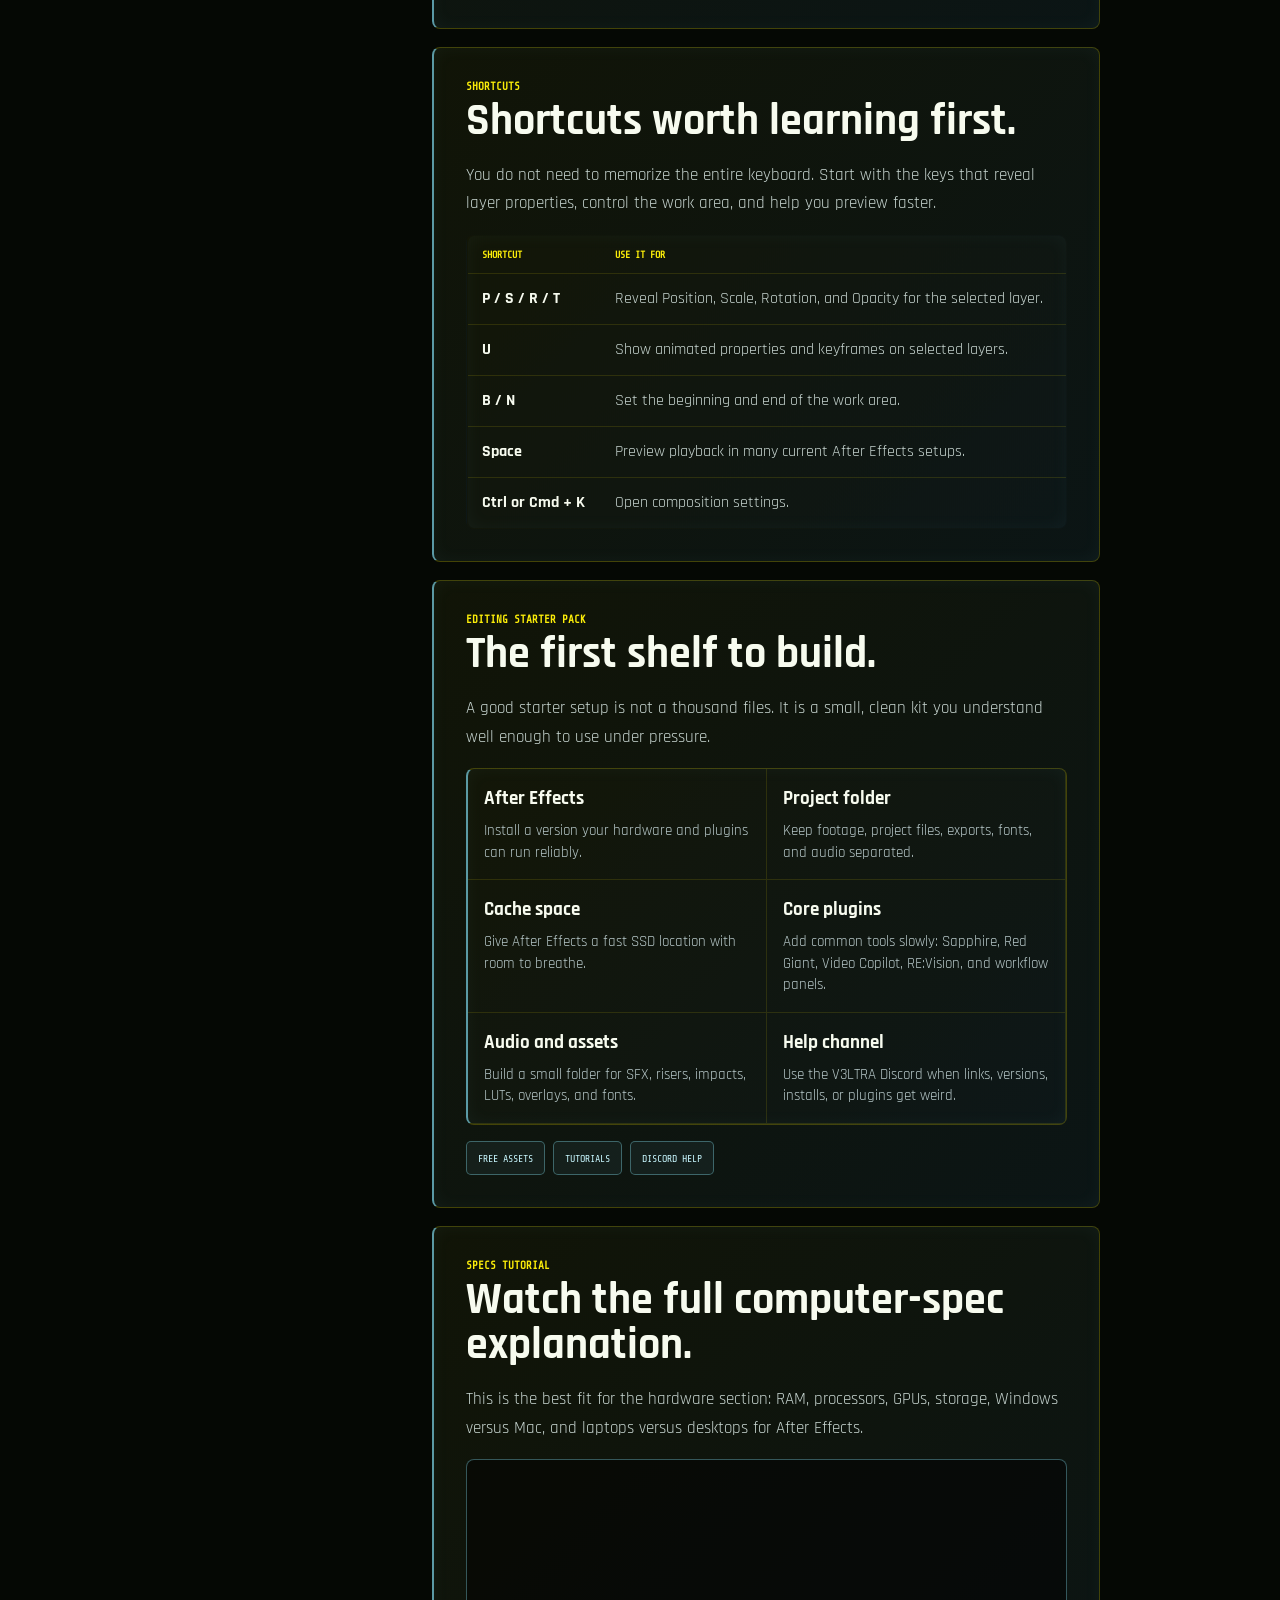
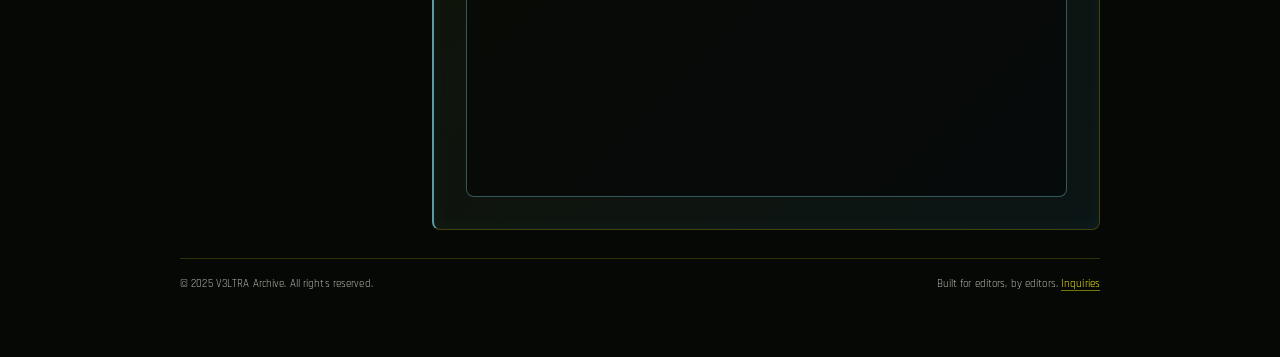
==== commit d4b109d9: "Update Discord invite link" ====
--- a/beginners-guide.html
+++ b/beginners-guide.html
@@ -785,7 +785,7 @@
         <div class="inline-links" aria-label="Starter pack links">
           <a href="free-assets.html">Free assets</a>
           <a href="tutorials.html">Tutorials</a>
-          <a href="https://discord.com/invite/v3ltra" target="_blank" rel="noopener noreferrer">Discord help</a>
+          <a href="https://discord.gg/ERYCXddTR" target="_blank" rel="noopener noreferrer">Discord help</a>
         </div>
       </section>
 
--- a/curated.css
+++ b/curated.css
@@ -915,6 +915,73 @@
   letter-spacing: 0.1em;
   text-transform: uppercase;
   transition: border-color var(--v3-fast), background var(--v3-fast), transform var(--v3-fast);
+}
+
+/* Free assets directory */
+.assets-page { max-width: 1380px; }
+.asset-index {
+  position: sticky;
+  top: 10px;
+  z-index: 25;
+  display: flex;
+  gap: 7px;
+  margin: 0 0 28px;
+  padding: 10px;
+  overflow-x: auto;
+  scrollbar-width: thin;
+  background: rgba(5, 3, 10, .94);
+  border: 1px solid rgba(242, 233, 0, .38);
+  box-shadow: 0 10px 35px rgba(0, 0, 0, .4);
+}
+.asset-index a {
+  flex: 0 0 auto;
+  padding: 8px 11px;
+  color: #f2e900;
+  border: 1px solid rgba(242, 233, 0, .28);
+  font: 700 11px/1 "Share Tech Mono", monospace;
+  letter-spacing: .08em;
+  text-transform: uppercase;
+  text-decoration: none;
+  transition: color .18s ease, background .18s ease, border-color .18s ease;
+}
+.asset-index a:hover,
+.asset-index a:focus-visible { color: #05030a; background: #f2e900; border-color: #f2e900; }
+.asset-directory { display: grid; gap: 34px; }
+.asset-section {
+  scroll-margin-top: 90px;
+  padding: 26px;
+  background: rgba(5, 3, 10, .82);
+  border: 1px solid rgba(242, 233, 0, .28);
+  box-shadow: 0 15px 50px rgba(0, 0, 0, .28);
+}
+.asset-section h2 {
+  margin: 7px 0 18px;
+  color: #f2e900;
+  font-family: "Share Tech Mono", monospace;
+  font-size: clamp(20px, 2.3vw, 30px);
+  text-transform: uppercase;
+}
+.asset-grid { grid-template-columns: repeat(auto-fit, minmax(245px, 1fr)); }
+.asset-card { display: flex; min-height: 178px; flex-direction: column; }
+.asset-card h3 a { display: flex; align-items: baseline; justify-content: space-between; gap: 12px; color: inherit; text-decoration: none; }
+.asset-card h3 a span { color: #f2e900; font-size: 14px; transition: transform .18s ease; }
+.asset-card:hover h3 a span { transform: translate(2px, -2px); }
+.asset-card p { flex: 1; }
+.asset-tags { display: flex; flex-wrap: wrap; gap: 6px; margin-top: 14px; }
+.asset-tags span {
+  padding: 4px 7px;
+  color: #f2e900;
+  background: rgba(242, 233, 0, .07);
+  border: 1px solid rgba(242, 233, 0, .24);
+  font: 700 9px/1 "Share Tech Mono", monospace;
+  letter-spacing: .08em;
+  text-transform: uppercase;
+}
+@media (max-width: 640px) {
+  .asset-index { top: 6px; margin-inline: -4px; }
+  .asset-section { padding: 18px 14px; }
+  .asset-grid { grid-template-columns: 1fr; }
+  .asset-card { min-height: 0; }
 }
 
 .pw {
@@ -2518,3 +2585,56 @@
     justify-content: flex-start;
   }
 }
+
+/* Critical first-paint archive theme: prevents the older bright yellow flash before JS polish loads. */
+html,
+body {
+  background:
+    radial-gradient(circle at 22% 2%, rgba(247, 236, 20, 0.28), transparent 30%),
+    radial-gradient(circle at 72% 18%, rgba(140, 236, 255, 0.18), transparent 34%),
+    linear-gradient(180deg, rgba(247, 236, 20, 0.12), rgba(5, 8, 4, 0.76) 66%),
+    #050804 !important;
+}
+
+body {
+  animation: none !important;
+}
+
+html:has(.beginner-guide-page),
+body:has(.beginner-guide-page) {
+  overflow-x: clip !important;
+  overflow-y: visible !important;
+}
+
+#bg-image {
+  opacity: 0.94 !important;
+  object-position: 68% top !important;
+  filter: blur(1.2px) brightness(0.86) saturate(1.16) contrast(1.06) !important;
+  transform: scale(1.018) !important;
+}
+
+.vignette {
+  background:
+    linear-gradient(180deg, rgba(2, 4, 3, 0.08), rgba(2, 4, 3, 0.2) 66%, rgba(2, 4, 3, 0.68)),
+    linear-gradient(90deg, rgba(2, 4, 3, 0.3), transparent 48%, rgba(2, 4, 3, 0.4)),
+    radial-gradient(ellipse at center, transparent 40%, rgba(2, 4, 3, 0.48) 100%) !important;
+}
+
+.name,
+.phead h1 {
+  text-shadow: 0 2px 18px rgba(0, 0, 0, 0.9), 0 0 34px rgba(247, 236, 20, 0.2) !important;
+}
+
+.tagline,
+.domain-status,
+.phead .sub {
+  border: 1px solid rgba(247, 236, 20, 0.14) !important;
+  border-radius: 5px;
+  background: rgba(4, 9, 8, 0.56) !important;
+  text-shadow: 0 2px 10px rgba(0, 0, 0, 0.78) !important;
+}
+
+.platform-label {
+  color: #f5f9ef !important;
+  text-shadow: 0 2px 9px rgba(0, 0, 0, 0.9);
+}
